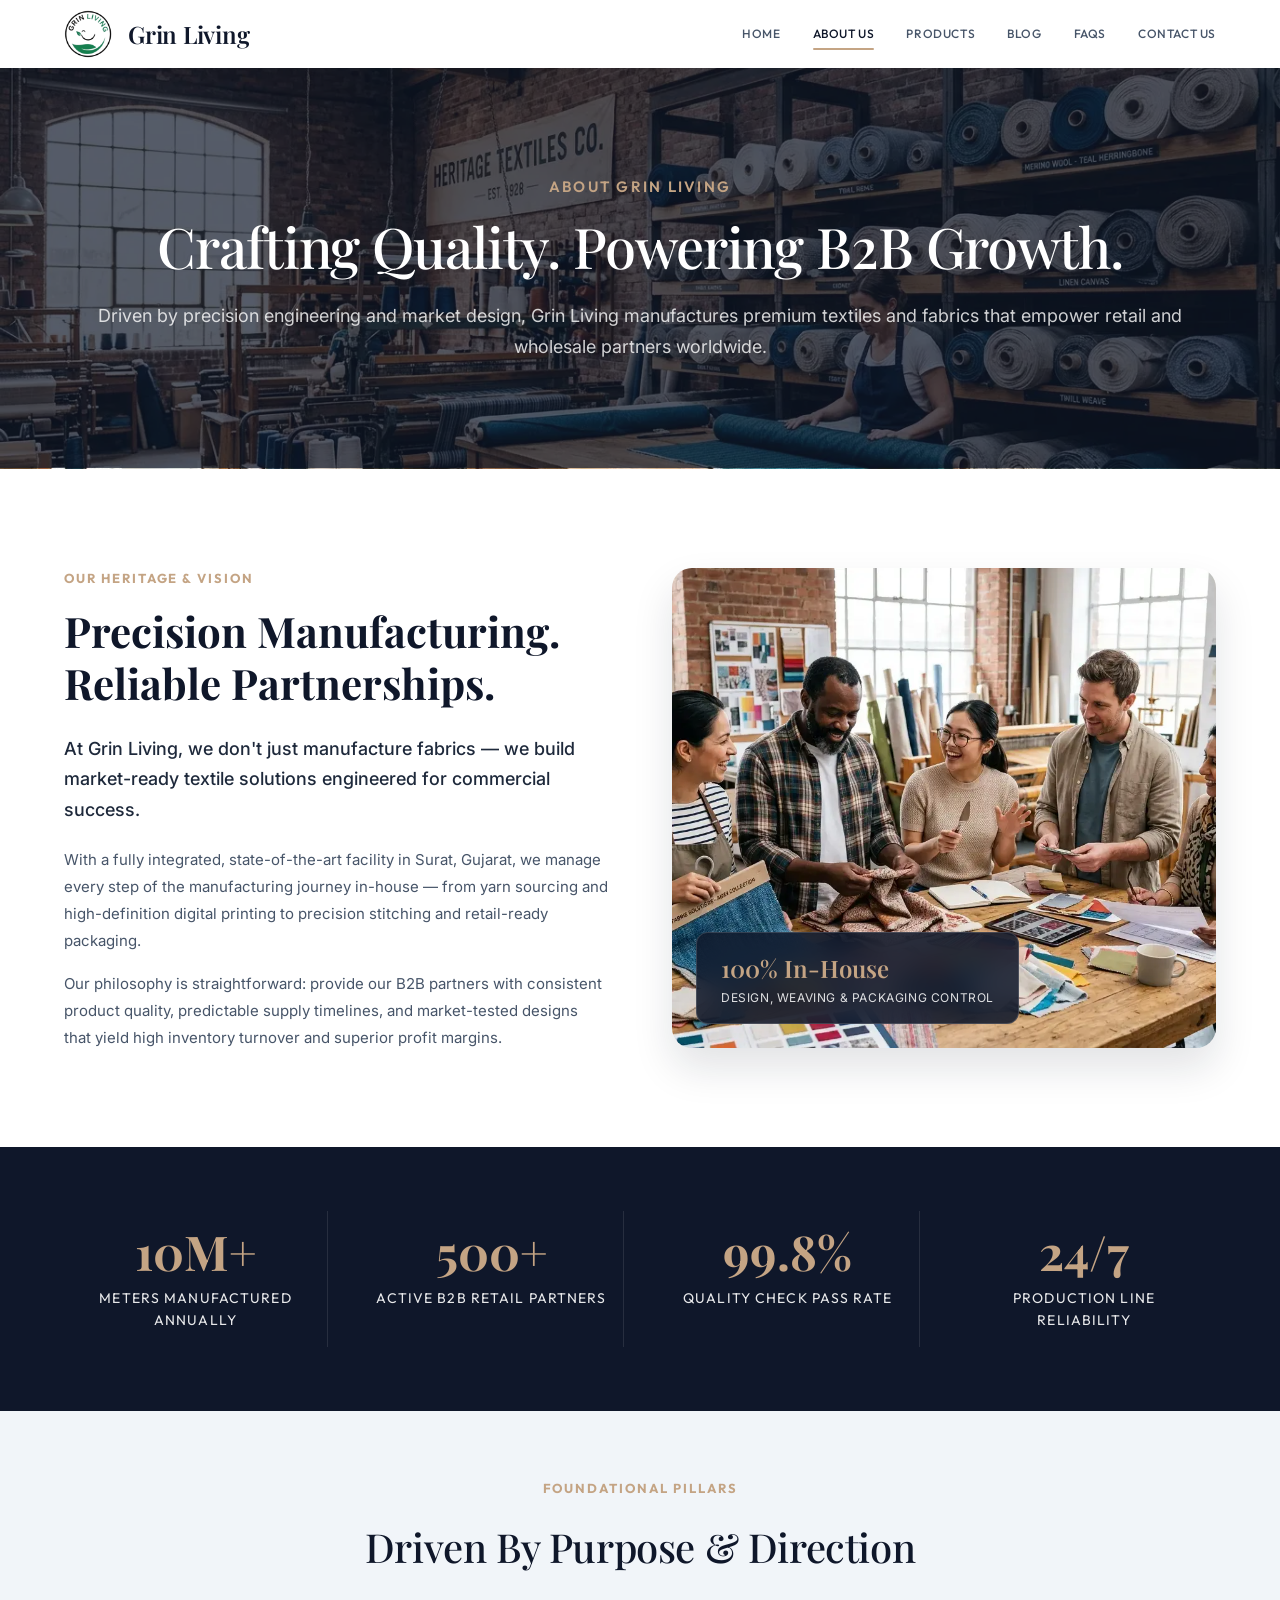
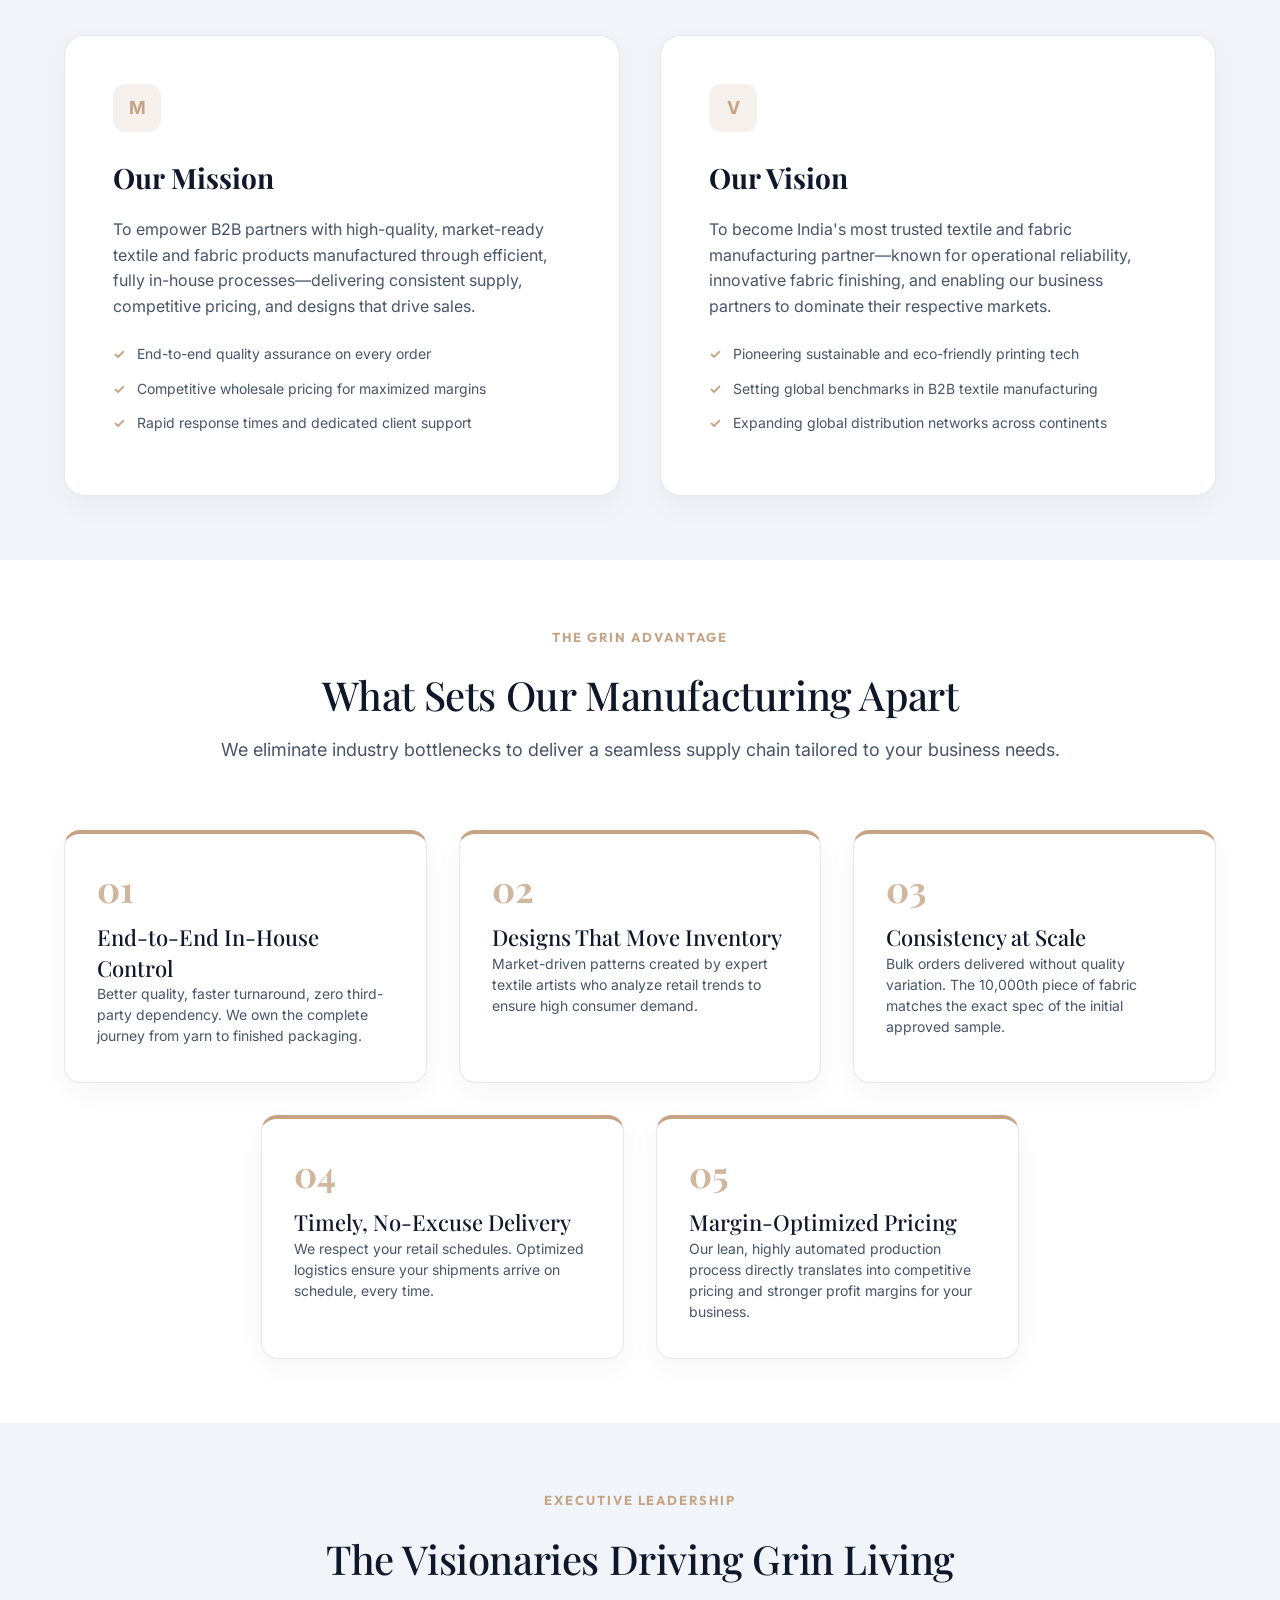
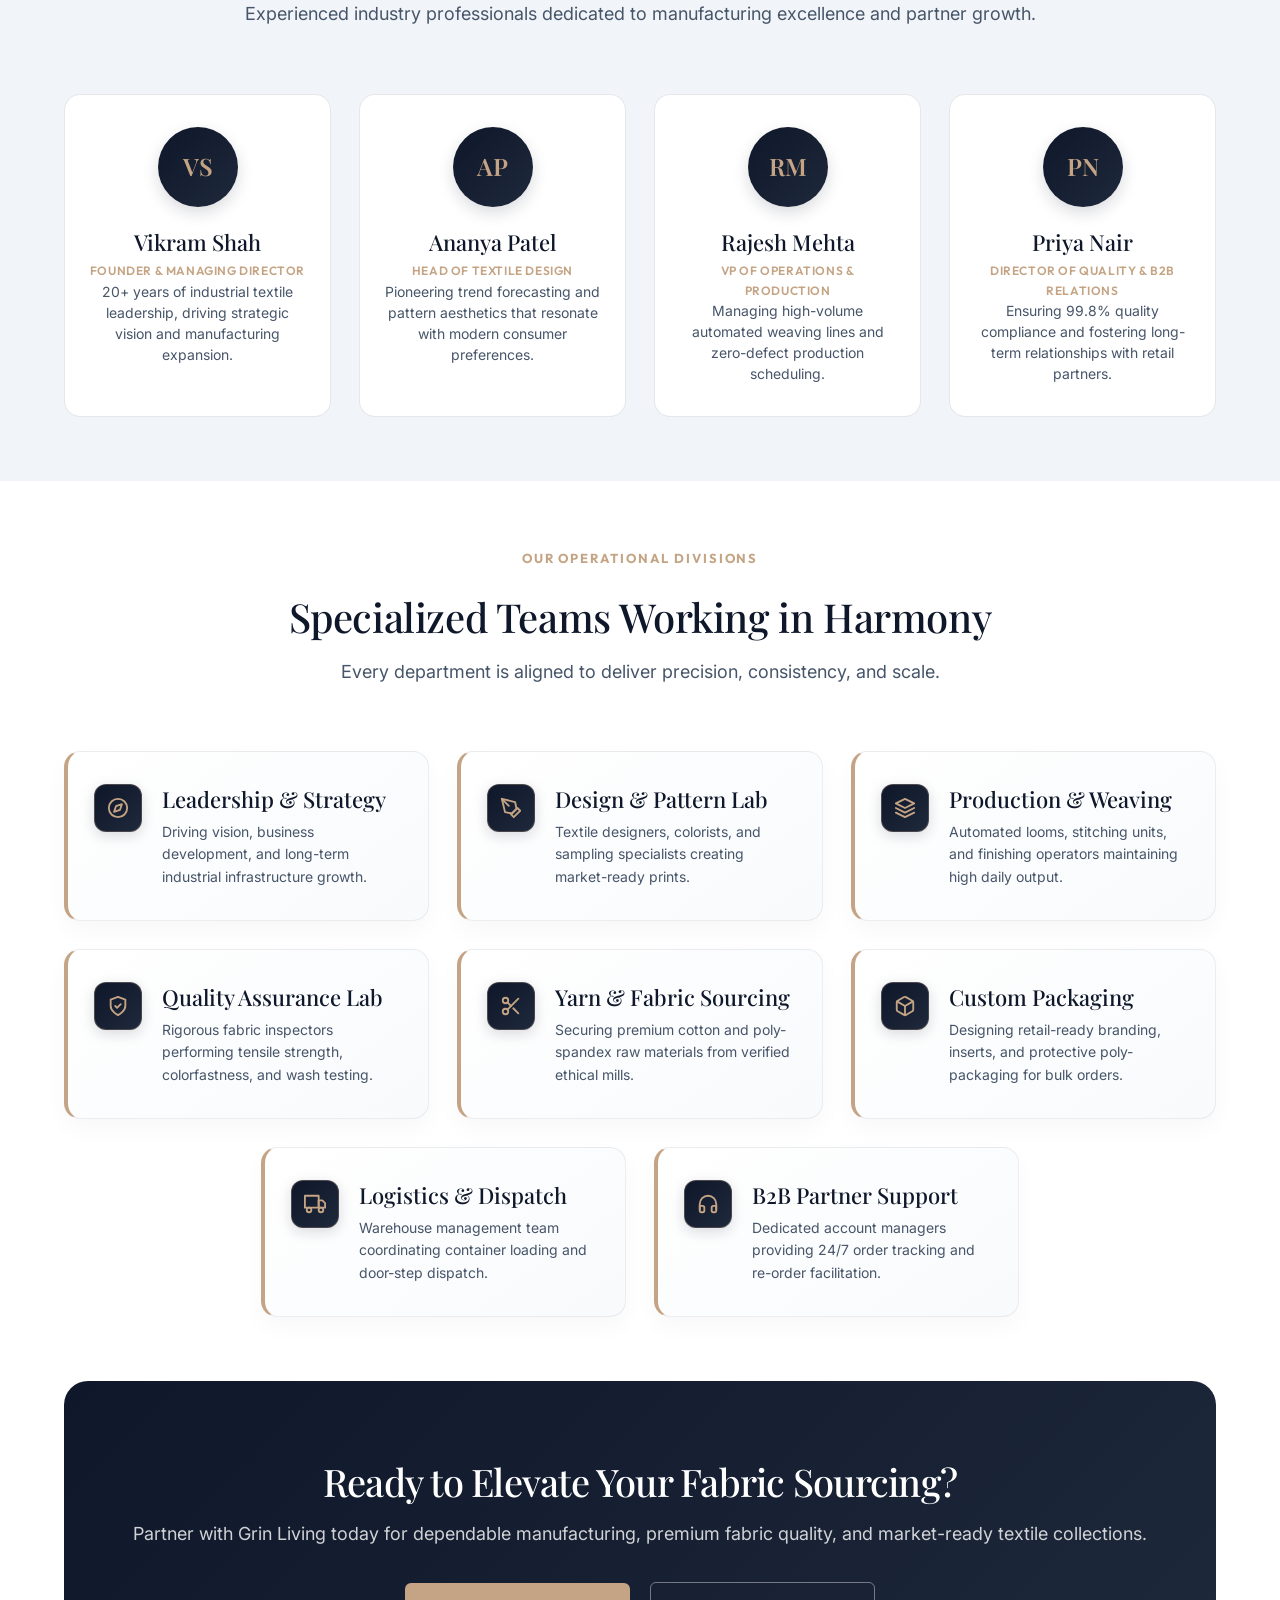
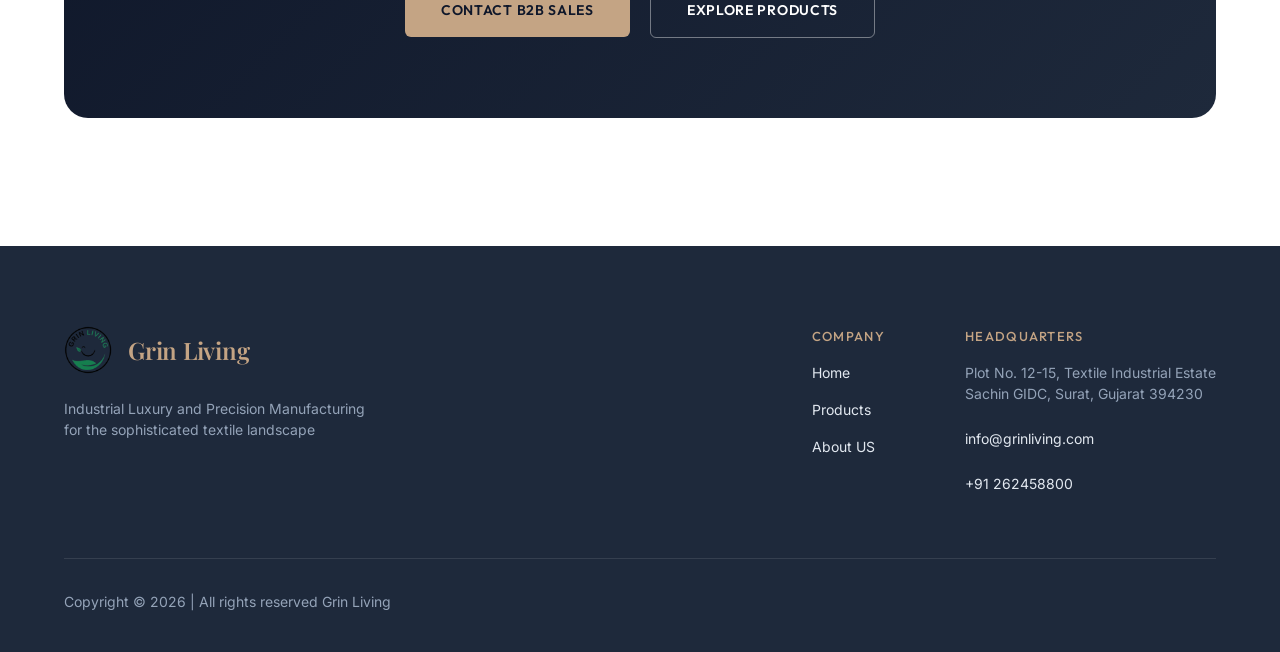
==== about-us.html @ 7c3f1607 "Updated admin and SEO Optimisation" ====
<!DOCTYPE html>
<html lang="en">
<head>
  <meta charset="UTF-8">
  <meta name="viewport" content="width=device-width, initial-scale=1.0">
  <title>About Us - Grin Living</title>

  <link rel="preconnect" href="https://fonts.googleapis.com">
  <link rel="preconnect" href="https://fonts.gstatic.com" crossorigin>
  <link href="https://fonts.googleapis.com/css2?family=Inter:wght@400;500;600&family=Outfit:wght@400;500;600;700&family=Playfair+Display:ital,wght@0,400;0,500;0,600;0,700;1,400;1,500;1,600;1,700&display=swap" rel="preload" as="style" onload="this.onload=null;this.rel='stylesheet'">
  <noscript><link rel="stylesheet" href="https://fonts.googleapis.com/css2?family=Inter:wght@400;500;600&family=Outfit:wght@400;500;600;700&family=Playfair+Display:ital,wght@0,400;0,500;0,600;0,700;1,400;1,500;1,600;1,700&display=swap"></noscript>

  <link rel="preload" href="style.css?v=1.0.1" as="style">
  <link rel="stylesheet" href="style.css?v=1.0.1">

  <style>
    /* Page-Specific Styling for About Us for Cohesive Luxury Aesthetics */
    .about-story-section {
      padding: 96px 0;
    }
    
    .story-grid {
      display: grid;
      grid-template-columns: 1fr 1fr;
      gap: 64px;
      align-items: center;
    }

    .story-tag {
      display: inline-block;
      font-family: var(--font-label);
      font-size: 13px;
      font-weight: 700;
      letter-spacing: 0.15em;
      color: var(--heritage-gold);
      text-transform: uppercase;
      margin-bottom: 16px;
    }

    .story-heading {
      font-family: var(--font-serif);
      font-size: 42px;
      line-height: 1.25;
      color: var(--deep-teal);
      margin-bottom: 24px;
    }

    .story-lead {
      font-size: 18px;
      line-height: 1.7;
      color: var(--on-surface);
      font-weight: 500;
      margin-bottom: 20px;
    }

    .story-body {
      font-size: 15px;
      line-height: 1.8;
      color: var(--charcoal-textile);
    }

    .story-image-wrapper {
      position: relative;
      border-radius: 20px;
      overflow: hidden;
      box-shadow: 0 20px 40px rgba(15, 23, 42, 0.12);
    }

    .story-image-wrapper img {
      width: 100%;
      height: 480px;
      object-fit: cover;
      transition: transform 0.6s ease;
    }

    .story-image-wrapper:hover img {
      transform: scale(1.03);
    }

    .story-badge {
      position: absolute;
      bottom: 24px;
      left: 24px;
      background: rgba(15, 23, 42, 0.85);
      backdrop-filter: blur(12px);
      border: 1px solid rgba(255, 255, 255, 0.15);
      padding: 16px 24px;
      border-radius: 12px;
      color: var(--pure-white);
    }

    .story-badge-number {
      font-family: var(--font-serif);
      font-size: 24px;
      color: var(--heritage-gold);
      font-weight: 600;
    }

    .story-badge-label {
      font-size: 12px;
      letter-spacing: 0.05em;
      text-transform: uppercase;
      opacity: 0.85;
    }

    /* Stats Counter Bar */
    .stats-bar-section {
      background-color: var(--deep-teal);
      color: var(--pure-white);
      padding: 64px 0;
      position: relative;
    }

    .stats-grid {
      display: grid;
      grid-template-columns: repeat(4, 1fr);
      gap: 32px;
      text-align: center;
    }

    .stat-item {
      padding: 16px;
      border-right: 1px solid rgba(255, 255, 255, 0.1);
    }

    .stat-item:last-child {
      border-right: none;
    }

    .stat-number {
      font-family: var(--font-serif);
      font-size: 48px;
      font-weight: 700;
      color: var(--heritage-gold);
      line-height: 1;
      margin-bottom: 12px;
    }

    .stat-label {
      font-family: var(--font-label);
      font-size: 14px;
      letter-spacing: 0.08em;
      text-transform: uppercase;
      opacity: 0.9;
    }

    /* Mission & Vision Styling */
    .mv-grid {
      display: grid;
      grid-template-columns: 1fr 1fr;
      gap: 40px;
    }

    .mv-card {
      background: var(--canvas-white);
      border: 1px solid var(--outline-light);
      border-radius: 20px;
      padding: 48px;
      box-shadow: 0 10px 30px rgba(15, 23, 42, 0.04);
      transition: all 0.3s ease;
      position: relative;
    }

    .mv-card:hover {
      transform: translateY(-4px);
      box-shadow: 0 16px 40px rgba(15, 23, 42, 0.08);
      border-color: var(--heritage-gold);
    }

    .mv-icon-badge {
      width: 48px;
      height: 48px;
      border-radius: 12px;
      background: rgba(196, 164, 132, 0.15);
      color: var(--heritage-gold);
      display: flex;
      align-items: center;
      justify-content: center;
      font-weight: 700;
      font-size: 18px;
      margin-bottom: 24px;
    }

    .mv-title {
      font-family: var(--font-serif);
      font-size: 28px;
      color: var(--deep-teal);
      margin-bottom: 16px;
    }

    .mv-list {
      list-style: none;
      margin-top: 24px;
      padding: 0;
    }

    .mv-list li {
      position: relative;
      padding-left: 24px;
      margin-bottom: 12px;
      font-size: 14px;
      color: var(--charcoal-textile);
    }

    .mv-list li::before {
      content: '✓';
      position: absolute;
      left: 0;
      color: var(--heritage-gold);
      font-weight: bold;
    }

    /* The Grin Advantage Pillars */
    .pillars-grid {
      display: flex;
      flex-wrap: wrap;
      justify-content: center;
      gap: 32px;
    }

    .pillars-grid .pillar-card {
      flex: 0 0 calc((100% - 64px) / 3);
      max-width: calc((100% - 64px) / 3);
      background: var(--canvas-white);
      border: 1px solid var(--outline-light);
      border-top: 4px solid var(--heritage-gold);
      border-radius: 16px;
      padding: 36px 32px;
      position: relative;
      transition: all 0.3s ease;
      box-shadow: 0 10px 30px rgba(15, 23, 42, 0.04);
    }

    .pillars-grid .pillar-card:hover {
      transform: translateY(-4px);
      border-color: var(--outline-light);
      border-top-color: var(--deep-teal);
      box-shadow: 0 16px 40px rgba(15, 23, 42, 0.08);
    }

    .pillar-number {
      font-family: var(--font-serif);
      font-size: 36px;
      font-weight: 700;
      color: var(--heritage-gold);
      opacity: 0.8;
      margin-bottom: 16px;
      line-height: 1;
    }

    /* Leadership Cards */
    .leadership-grid-modern {
      display: grid;
      grid-template-columns: repeat(4, 1fr);
      gap: 28px;
    }

    .leader-card-modern {
      background: var(--canvas-white);
      border: 1px solid var(--outline-light);
      border-radius: 16px;
      padding: 32px 24px;
      text-align: center;
      transition: all 0.3s ease;
    }

    .leader-card-modern:hover {
      transform: translateY(-4px);
      box-shadow: 0 12px 32px rgba(15, 23, 42, 0.08);
      border-color: var(--heritage-gold);
    }

    .leader-avatar-circle {
      width: 80px;
      height: 80px;
      border-radius: 50%;
      background: linear-gradient(135deg, var(--deep-teal), #1e293b);
      color: var(--heritage-gold);
      font-family: var(--font-serif);
      font-size: 24px;
      font-weight: 600;
      display: flex;
      align-items: center;
      justify-content: center;
      margin: 0 auto 20px auto;
      box-shadow: 0 6px 16px rgba(15, 23, 42, 0.15);
    }

    .leader-role {
      font-family: var(--font-label);
      font-size: 12px;
      font-weight: 600;
      color: var(--heritage-gold);
      text-transform: uppercase;
      letter-spacing: 0.05em;
      margin-top: 4px;
    }

    /* Department Cards - Artistic Luxury Styling */
    .depts-grid {
      display: flex;
      flex-wrap: wrap;
      justify-content: center;
      gap: 28px;
    }

    .dept-card {
      flex: 0 0 calc((100% - 56px) / 3);
      max-width: calc((100% - 56px) / 3);
      background: linear-gradient(145deg, #ffffff 0%, #f8fafc 100%);
      border: 1px solid rgba(15, 23, 42, 0.07);
      border-left: 4px solid var(--heritage-gold);
      border-radius: 16px;
      padding: 32px 26px;
      display: flex;
      align-items: flex-start;
      gap: 20px;
      position: relative;
      overflow: hidden;
      box-shadow: 0 10px 25px rgba(15, 23, 42, 0.03);
      transition: all 0.35s cubic-bezier(0.25, 0.46, 0.45, 0.94);
    }

    .dept-card:hover {
      background: #ffffff;
      transform: translateY(-6px);
      border-left-color: var(--deep-teal);
      border-color: rgba(15, 23, 42, 0.12);
      box-shadow: 0 20px 40px rgba(15, 23, 42, 0.08);
    }

    .dept-icon {
      width: 48px;
      height: 48px;
      border-radius: 12px;
      background: linear-gradient(135deg, var(--deep-teal) 0%, #1e293b 100%);
      color: var(--heritage-gold);
      font-family: var(--font-serif);
      font-size: 16px;
      font-weight: 700;
      display: flex;
      align-items: center;
      justify-content: center;
      flex-shrink: 0;
      box-shadow: 0 4px 14px rgba(15, 23, 42, 0.15);
      border: 1px solid rgba(196, 164, 132, 0.3);
      transition: all 0.3s ease;
    }

    .dept-card:hover .dept-icon {
      transform: scale(1.08) rotate(-3deg);
      background: linear-gradient(135deg, var(--heritage-gold) 0%, #d8b795 100%);
      color: var(--deep-teal);
      border-color: transparent;
    }

    .dept-card h4 {
      font-family: var(--font-serif);
      font-size: 19px;
      font-weight: 600;
      color: var(--deep-teal);
      line-height: 1.3;
    }

    .dept-card p {
      font-size: 14px;
      color: var(--charcoal-textile);
      line-height: 1.6;
      margin-top: 6px;
    }

    /* CTA Section */
    .about-cta-section {
      background: linear-gradient(135deg, var(--deep-teal) 0%, #1E293B 100%);
      color: var(--pure-white);
      padding: 80px 0;
      text-align: center;
      border-radius: 24px;
      margin: 64px auto;
    }

    .cta-button-gold {
      display: inline-block;
      background-color: var(--heritage-gold);
      color: var(--deep-teal);
      font-family: var(--font-label);
      font-weight: 600;
      font-size: 14px;
      letter-spacing: 0.05em;
      text-transform: uppercase;
      padding: 16px 36px;
      border-radius: 6px;
      transition: all 0.3s ease;
    }

    .cta-button-gold:hover {
      background-color: #d8b795;
      transform: translateY(-2px);
    }

    .cta-button-outline {
      display: inline-block;
      border: 1px solid rgba(255, 255, 255, 0.4);
      color: var(--pure-white);
      font-family: var(--font-label);
      font-weight: 600;
      font-size: 14px;
      letter-spacing: 0.05em;
      text-transform: uppercase;
      padding: 16px 36px;
      border-radius: 6px;
      transition: all 0.3s ease;
      margin-left: 16px;
    }

    .cta-button-outline:hover {
      background: rgba(255, 255, 255, 0.1);
      border-color: var(--pure-white);
    }

    @media (max-width: 1024px) {
      .story-grid, .mv-grid {
        grid-template-columns: 1fr;
      }
      .stats-grid {
        grid-template-columns: repeat(2, 1fr);
      }
      .leadership-grid-modern {
        grid-template-columns: repeat(2, 1fr);
      }
      .pillars-grid .pillar-card {
        flex: 0 0 calc((100% - 32px) / 2);
        max-width: calc((100% - 32px) / 2);
      }
      .dept-card {
        flex: 0 0 calc((100% - 28px) / 2);
        max-width: calc((100% - 28px) / 2);
      }
      .stat-item {
        border-right: none;
        border-bottom: 1px solid rgba(255, 255, 255, 0.1);
        padding-bottom: 24px;
      }
    }

    @media (max-width: 640px) {
      .stats-grid, .leadership-grid-modern {
        grid-template-columns: 1fr;
      }
      .pillars-grid .pillar-card, .dept-card {
        flex: 0 0 100%;
        max-width: 100%;
      }
      .cta-button-outline {
        margin-left: 0;
        margin-top: 16px;
      }
    }
  </style>
  <link rel="preload" as="image" href="Images/hero_our_teams.webp">
</head>
<body>

  <!-- Navbar -->
  <header class="navbar container">
    <a href="./" class="logo" style="text-decoration: none; color: inherit;">
        <img src="Images/logo.webp" alt="Grin Living Logo" class="logo-img">
        <span class="logo-text">Grin Living</span>
      </a>
    <button class="mobile-menu-toggle" aria-label="Toggle navigation">
      <svg fill="none" stroke="currentColor" viewBox="0 0 24 24"><path stroke-linecap="round" stroke-linejoin="round" stroke-width="2" d="M4 6h16M4 12h16m-7 6h7"></path></svg>
    </button>
    <nav class="nav-links">
      <a href="./">Home</a>
      <a href="about-us" class="active">About us</a>
      <a href="products">Products</a>
      <a href="blog">BLOG</a>
      <a href="faqs">FAQs</a>
      <a href="contact-us">Contact Us</a>
    </nav>
  </header>

  <!-- Page Header / Hero Banner -->
  <section class="hero-image-bg" style="background-image: url('Images/hero_about_us.webp');">
       <div class="container inner-hero">
      <div class="text-center">
        <span class="label-md text-heritage-gold">ABOUT GRIN LIVING</span>
        <h1 class="display-lg text-pure-white mt-16">Crafting Quality. Powering B2B Growth.</h1>
        <p class="body-lg text-pure-white opacity-80 mt-24 max-w-700 mx-auto">
          Driven by precision engineering and market design, Grin Living manufactures premium textiles and fabrics that empower retail and wholesale partners worldwide.
        </p>
      </div>
    </div>
  </section>

  <main>

    <!-- Company Story Section -->
    <section class="about-story-section canvas-bg">
      <div class="container">
        <div class="story-grid">
          <div class="story-text">
            <span class="story-tag">OUR HERITAGE & VISION</span>
            <h2 class="story-heading">Precision Manufacturing.<br>Reliable Partnerships.</h2>
            <p class="story-lead">
              At Grin Living, we don't just manufacture fabrics — we build market-ready textile solutions engineered for commercial success.
            </p>
            <p class="story-body">
              With a fully integrated, state-of-the-art facility in Surat, Gujarat, we manage every step of the manufacturing journey in-house — from yarn sourcing and high-definition digital printing to precision stitching and retail-ready packaging. 
            </p>
            <p class="story-body mt-16">
              Our philosophy is straightforward: provide our B2B partners with consistent product quality, predictable supply timelines, and market-tested designs that yield high inventory turnover and superior profit margins.
            </p>
          </div>
          <div class="story-image-wrapper">
            <img src="Images/hero_our_teams.webp" alt="Grin Living Factory Workshop" fetchpriority="high">
            <div class="story-badge">
              <div class="story-badge-number">100% In-House</div>
              <div class="story-badge-label">Design, Weaving & Packaging Control</div>
            </div>
          </div>
        </div>
      </div>
    </section>

    <!-- Key Performance Metrics Bar -->
    <section class="stats-bar-section">
      <div class="container">
        <div class="stats-grid">
          <div class="stat-item">
            <div class="stat-number">10M+</div>
            <div class="stat-label">Meters Manufactured Annually</div>
          </div>
          <div class="stat-item">
            <div class="stat-number">500+</div>
            <div class="stat-label">Active B2B Retail Partners</div>
          </div>
          <div class="stat-item">
            <div class="stat-number">99.8%</div>
            <div class="stat-label">Quality Check Pass Rate</div>
          </div>
          <div class="stat-item">
            <div class="stat-number">24/7</div>
            <div class="stat-label">Production Line Reliability</div>
          </div>
        </div>
      </div>
    </section>

    <!-- Mission & Vision Section -->
    <section class="section-padding surface-bg">
      <div class="container">
        <div class="text-center mb-64">
          <span class="story-tag">FOUNDATIONAL PILLARS</span>
          <h2 class="headline-lg mt-8">Driven By Purpose & Direction</h2>
        </div>

        <div class="mv-grid">
          <!-- Our Mission -->
          <div class="mv-card">
            <div class="mv-icon-badge">M</div>
            <h3 class="mv-title">Our Mission</h3>
            <p class="body-md text-charcoal">
              To empower B2B partners with high-quality, market-ready textile and fabric products manufactured through efficient, fully in-house processes—delivering consistent supply, competitive pricing, and designs that drive sales.
            </p>
            <ul class="mv-list">
              <li>End-to-end quality assurance on every order</li>
              <li>Competitive wholesale pricing for maximized margins</li>
              <li>Rapid response times and dedicated client support</li>
            </ul>
          </div>

          <!-- Our Vision -->
          <div class="mv-card">
            <div class="mv-icon-badge">V</div>
            <h3 class="mv-title">Our Vision</h3>
            <p class="body-md text-charcoal">
              To become India's most trusted textile and fabric manufacturing partner—known for operational reliability, innovative fabric finishing, and enabling our business partners to dominate their respective markets.
            </p>
            <ul class="mv-list">
              <li>Pioneering sustainable and eco-friendly printing tech</li>
              <li>Setting global benchmarks in B2B textile manufacturing</li>
              <li>Expanding global distribution networks across continents</li>
            </ul>
          </div>
        </div>
      </div>
    </section>

    <!-- The Grin Advantage Section -->
    <section class="section-padding canvas-bg">
      <div class="container">
        <div class="text-center mb-64">
          <span class="story-tag">THE GRIN ADVANTAGE</span>
          <h2 class="headline-lg mt-8">What Sets Our Manufacturing Apart</h2>
          <p class="body-lg text-charcoal mt-16 max-w-700 mx-auto">
            We eliminate industry bottlenecks to deliver a seamless supply chain tailored to your business needs.
          </p>
        </div>

        <div class="pillars-grid">
          <!-- Pillar 1 -->
          <div class="pillar-card">
            <div class="pillar-number">01</div>
            <h3 class="headline-sm">End-to-End In-House Control</h3>
            <p class="body-sm text-charcoal mt-12">
              Better quality, faster turnaround, zero third-party dependency. We own the complete journey from yarn to finished packaging.
            </p>
          </div>
          <!-- Pillar 2 -->
          <div class="pillar-card">
            <div class="pillar-number">02</div>
            <h3 class="headline-sm">Designs That Move Inventory</h3>
            <p class="body-sm text-charcoal mt-12">
              Market-driven patterns created by expert textile artists who analyze retail trends to ensure high consumer demand.
            </p>
          </div>
          <!-- Pillar 3 -->
          <div class="pillar-card">
            <div class="pillar-number">03</div>
            <h3 class="headline-sm">Consistency at Scale</h3>
            <p class="body-sm text-charcoal mt-12">
              Bulk orders delivered without quality variation. The 10,000th piece of fabric matches the exact spec of the initial approved sample.
            </p>
          </div>
          <!-- Pillar 4 -->
          <div class="pillar-card">
            <div class="pillar-number">04</div>
            <h3 class="headline-sm">Timely, No-Excuse Delivery</h3>
            <p class="body-sm text-charcoal mt-12">
              We respect your retail schedules. Optimized logistics ensure your shipments arrive on schedule, every time.
            </p>
          </div>
          <!-- Pillar 5 -->
          <div class="pillar-card">
            <div class="pillar-number">05</div>
            <h3 class="headline-sm">Margin-Optimized Pricing</h3>
            <p class="body-sm text-charcoal mt-12">
              Our lean, highly automated production process directly translates into competitive pricing and stronger profit margins for your business.
            </p>
          </div>
        </div>
      </div>
    </section>

    <!-- Leadership Section -->
    <section class="section-padding surface-bg">
      <div class="container">
        <div class="text-center mb-64">
          <span class="story-tag">EXECUTIVE LEADERSHIP</span>
          <h2 class="headline-lg mt-8">The Visionaries Driving Grin Living</h2>
          <p class="body-lg text-charcoal mt-16 max-w-700 mx-auto">
            Experienced industry professionals dedicated to manufacturing excellence and partner growth.
          </p>
        </div>

        <div class="leadership-grid-modern">
          <!-- Leader 1 -->
          <div class="leader-card-modern">
            <div class="leader-avatar-circle">VS</div>
            <h3 class="headline-sm">Vikram Shah</h3>
            <div class="leader-role">Founder & Managing Director</div>
            <p class="body-sm text-charcoal mt-12">20+ years of industrial textile leadership, driving strategic vision and manufacturing expansion.</p>
          </div>

          <!-- Leader 2 -->
          <div class="leader-card-modern">
            <div class="leader-avatar-circle">AP</div>
            <h3 class="headline-sm">Ananya Patel</h3>
            <div class="leader-role">Head of Textile Design</div>
            <p class="body-sm text-charcoal mt-12">Pioneering trend forecasting and pattern aesthetics that resonate with modern consumer preferences.</p>
          </div>

          <!-- Leader 3 -->
          <div class="leader-card-modern">
            <div class="leader-avatar-circle">RM</div>
            <h3 class="headline-sm">Rajesh Mehta</h3>
            <div class="leader-role">VP of Operations & Production</div>
            <p class="body-sm text-charcoal mt-12">Managing high-volume automated weaving lines and zero-defect production scheduling.</p>
          </div>

          <!-- Leader 4 -->
          <div class="leader-card-modern">
            <div class="leader-avatar-circle">PN</div>
            <h3 class="headline-sm">Priya Nair</h3>
            <div class="leader-role">Director of Quality & B2B Relations</div>
            <p class="body-sm text-charcoal mt-12">Ensuring 99.8% quality compliance and fostering long-term relationships with retail partners.</p>
          </div>
        </div>
      </div>
    </section>

    <!-- Departments Section -->
    <section class="section-padding canvas-bg">
      <div class="container">
        <div class="text-center mb-64">
          <span class="story-tag">OUR OPERATIONAL DIVISIONS</span>
          <h2 class="headline-lg mt-8">Specialized Teams Working in Harmony</h2>
          <p class="body-lg text-charcoal mt-16 max-w-700 mx-auto">
            Every department is aligned to deliver precision, consistency, and scale.
          </p>
        </div>

        <div class="depts-grid">
          <!-- 01. Leadership & Strategy -->
          <div class="dept-card">
            <div class="dept-icon">
              <svg width="22" height="22" viewBox="0 0 24 24" fill="none" stroke="currentColor" stroke-width="2" stroke-linecap="round" stroke-linejoin="round"><circle cx="12" cy="12" r="10"></circle><polygon points="16.24 7.76 14.12 14.12 7.76 16.24 9.88 9.88 16.24 7.76"></polygon></svg>
            </div>
            <div>
              <h3 class="headline-sm">Leadership & Strategy</h3>
              <p class="body-sm text-charcoal mt-4">Driving vision, business development, and long-term industrial infrastructure growth.</p>
            </div>
          </div>

          <!-- 02. Design & Pattern Lab -->
          <div class="dept-card">
            <div class="dept-icon">
              <svg width="22" height="22" viewBox="0 0 24 24" fill="none" stroke="currentColor" stroke-width="2" stroke-linecap="round" stroke-linejoin="round"><path d="M12 19l7-7 3 3-7 7-3-3z"></path><path d="M18 13l-1.5-7.5L2 2l3.5 14.5L13 18l5-5z"></path><path d="M2 2l7.586 7.586"></path></svg>
            </div>
            <div>
              <h3 class="headline-sm">Design & Pattern Lab</h3>
              <p class="body-sm text-charcoal mt-4">Textile designers, colorists, and sampling specialists creating market-ready prints.</p>
            </div>
          </div>

          <!-- 03. Production & Weaving -->
          <div class="dept-card">
            <div class="dept-icon">
              <svg width="22" height="22" viewBox="0 0 24 24" fill="none" stroke="currentColor" stroke-width="2" stroke-linecap="round" stroke-linejoin="round"><polygon points="12 2 2 7 12 12 22 7 12 2"></polygon><polyline points="2 12 12 17 22 12"></polyline><polyline points="2 17 12 22 22 17"></polyline></svg>
            </div>
            <div>
              <h3 class="headline-sm">Production & Weaving</h3>
              <p class="body-sm text-charcoal mt-4">Automated looms, stitching units, and finishing operators maintaining high daily output.</p>
            </div>
          </div>

          <!-- 04. Quality Assurance Lab -->
          <div class="dept-card">
            <div class="dept-icon">
              <svg width="22" height="22" viewBox="0 0 24 24" fill="none" stroke="currentColor" stroke-width="2" stroke-linecap="round" stroke-linejoin="round"><path d="M12 22s8-4 8-10V5l-8-3-8 3v7c0 6 8 10 8 10z"></path><polyline points="9 12 11 14 15 10"></polyline></svg>
            </div>
            <div>
              <h3 class="headline-sm">Quality Assurance Lab</h3>
              <p class="body-sm text-charcoal mt-4">Rigorous fabric inspectors performing tensile strength, colorfastness, and wash testing.</p>
            </div>
          </div>

          <!-- 05. Yarn & Fabric Sourcing -->
          <div class="dept-card">
            <div class="dept-icon">
              <svg width="22" height="22" viewBox="0 0 24 24" fill="none" stroke="currentColor" stroke-width="2" stroke-linecap="round" stroke-linejoin="round"><circle cx="6" cy="6" r="3"></circle><circle cx="6" cy="18" r="3"></circle><line x1="20" y1="4" x2="8.12" y2="15.88"></line><line x1="14.47" y1="14.48" x2="20" y2="20"></line><line x1="8.12" y1="8.12" x2="12" y2="12"></line></svg>
            </div>
            <div>
              <h3 class="headline-sm">Yarn & Fabric Sourcing</h3>
              <p class="body-sm text-charcoal mt-4">Securing premium cotton and poly-spandex raw materials from verified ethical mills.</p>
            </div>
          </div>

          <!-- 06. Custom Packaging -->
          <div class="dept-card">
            <div class="dept-icon">
              <svg width="22" height="22" viewBox="0 0 24 24" fill="none" stroke="currentColor" stroke-width="2" stroke-linecap="round" stroke-linejoin="round"><path d="M21 16V8a2 2 0 0 0-1-1.73l-7-4a2 2 0 0 0-2 0l-7 4A2 2 0 0 0 3 8v8a2 2 0 0 0 1 1.73l7 4a2 2 0 0 0 2 0l7-4A2 2 0 0 0 21 16z"></path><polyline points="3.27 6.96 12 12.01 20.73 6.96"></polyline><line x1="12" y1="22.08" x2="12" y2="12"></line></svg>
            </div>
            <div>
              <h3 class="headline-sm">Custom Packaging</h3>
              <p class="body-sm text-charcoal mt-4">Designing retail-ready branding, inserts, and protective poly-packaging for bulk orders.</p>
            </div>
          </div>

          <!-- 07. Logistics & Dispatch -->
          <div class="dept-card">
            <div class="dept-icon">
              <svg width="22" height="22" viewBox="0 0 24 24" fill="none" stroke="currentColor" stroke-width="2" stroke-linecap="round" stroke-linejoin="round"><rect x="1" y="3" width="15" height="13"></rect><polygon points="16 8 20 8 23 11 23 16 16 16 16 8"></polygon><circle cx="5.5" cy="18.5" r="2.5"></circle><circle cx="18.5" cy="18.5" r="2.5"></circle></svg>
            </div>
            <div>
              <h3 class="headline-sm">Logistics & Dispatch</h3>
              <p class="body-sm text-charcoal mt-4">Warehouse management team coordinating container loading and door-step dispatch.</p>
            </div>
          </div>

          <!-- 08. B2B Partner Support -->
          <div class="dept-card">
            <div class="dept-icon">
              <svg width="22" height="22" viewBox="0 0 24 24" fill="none" stroke="currentColor" stroke-width="2" stroke-linecap="round" stroke-linejoin="round"><path d="M3 18v-6a9 9 0 0 1 18 0v6"></path><path d="M21 19a2 2 0 0 1-2 2h-1a2 2 0 0 1-2-2v-3a2 2 0 0 1 2-2h3zM3 19a2 2 0 0 0 2 2h1a2 2 0 0 0 2-2v-3a2 2 0 0 0-2-2H3z"></path></svg>
            </div>
            <div>
              <h3 class="headline-sm">B2B Partner Support</h3>
              <p class="body-sm text-charcoal mt-4">Dedicated account managers providing 24/7 order tracking and re-order facilitation.</p>
            </div>
          </div>
        </div>

        <!-- B2B CTA Banner -->
        <div class="about-cta-section">
          <div class="container">
            <h2 class="display-lg text-pure-white mb-16" style="font-size: 38px;">Ready to Elevate Your Fabric Sourcing?</h2>
            <p class="body-lg text-pure-white opacity-80 max-w-700 mx-auto mb-32">
              Partner with Grin Living today for dependable manufacturing, premium fabric quality, and market-ready textile collections.
            </p>
            <div>
              <a href="contact-us" class="cta-button-gold">Contact B2B Sales</a>
              <a href="products" class="cta-button-outline">Explore Products</a>
            </div>
          </div>
        </div>

      </div>
    </section>

  </main>

  <!-- Footer -->
  <footer class="site-footer">
    <div class="container footer-container">
      <div class="footer-brand">
        <a href="./" class="logo" style="text-decoration: none; color: inherit;">
        <img src="Images/logo.webp" alt="Grin Living Logo" class="logo-img">
        <span class="logo-text">Grin Living</span>
      </a>
        <p class="body-sm text-charcoal footer-desc mt-24">
          Industrial Luxury and Precision Manufacturing for the sophisticated textile landscape
        </p>
      </div>
      <div class="footer-links">
        <div class="link-column">
          <h3 class="label-lg">COMPANY</h3>
          <a href="./" class="body-sm">Home</a>
          <a href="products" class="body-sm">Products</a>
          <a href="about-us" class="body-sm">About US</a>
        </div>
        <div class="link-column">
          <h3 class="label-lg">HEADQUARTERS</h3>
          <p class="body-sm text-charcoal">
            Plot No. 12-15, Textile Industrial Estate<br>
            Sachin GIDC, Surat, Gujarat 394230
          </p>
          <a href="mailto:info@grinliving.com" class="body-sm block mt-8">info@grinliving.com</a>
          <a href="tel:+91262458800" class="body-sm block mt-8">+91 262458800</a>
        </div>
      </div>
    </div>
    <div class="container">
      <div class="footer-bottom">
        <p class="body-sm text-charcoal">
          Copyright © 2026 | All rights reserved Grin Living
        </p>
      </div>
    </div>
  </footer>

  <script src="animations.js?v=1.0.1" defer></script>
<script src="main.js?v=1.0.1" defer></script></body>
</html>
---- style.css ----
/* CSS Variables based on DESIGN.md */
:root {
  --surface: #F1F5F9; /* Increased contrast (Slate 100) */
  --surface-container-low: #E2E8F0; /* Slate 200 */
  --surface-container: #CBD5E1; /* Slate 300 */
  --canvas-white: #FFFFFF;
  --pure-white: #FFFFFF;
  
  --deep-teal: #0F172A; /* Midnight Slate */
  --heritage-gold: #C4A484; /* Taupe Gold */
  --charcoal-textile: #475569;
  --on-surface: #1E293B;
  --outline-light: rgba(15, 23, 42, 0.1);
  
  --font-serif: 'Playfair Display', serif;
  --font-sans: 'Inter', sans-serif;
  --font-label: 'Outfit', sans-serif;

  --container-max: 1280px;
  --margin-desktop: 64px;
}

/* Reset and Global Styles */
* {
  box-sizing: border-box;
  margin: 0;
  padding: 0;
}

body {
  font-family: var(--font-sans);
  background-color: var(--canvas-white);
  color: var(--on-surface);
  line-height: 1.6;
  -webkit-font-smoothing: antialiased;
  -moz-osx-font-smoothing: grayscale;
}

img {
  max-width: 100%;
  display: block;
}

a {
  text-decoration: none;
  color: inherit;
  transition: color 0.3s ease, opacity 0.3s ease;
}

/* Utility Classes */
.surface-bg { background-color: var(--surface); }
.canvas-bg { background-color: var(--canvas-white); }
.text-deep-teal { color: var(--deep-teal); }
.text-charcoal { color: var(--charcoal-textile); }
.text-heritage-gold { color: var(--heritage-gold); }

.mt-8 { margin-top: 8px; }
.mt-16 { margin-top: 16px; }
.mt-24 { margin-top: 24px; }
.mt-32 { margin-top: 32px; }
.mt-40 { margin-top: 40px; }
.mt-64 { margin-top: 64px; }
.mb-8 { margin-bottom: 8px; }
.mb-16 { margin-bottom: 16px; }
.mb-24 { margin-bottom: 24px; }
.mb-32 { margin-bottom: 32px; }
.mb-40 { margin-bottom: 40px; }
.mb-64 { margin-bottom: 64px; }

.w-full { width: 100%; }
.block { display: block; }
.text-center { text-align: center; }

.section-padding {
  padding-top: 64px;
  padding-bottom: 64px;
}

.flex-center {
  display: flex;
  justify-content: center;
  align-items: center;
}

/* Typography */
.display-lg {
  font-family: var(--font-serif);
  font-size: 56px;
  font-weight: 500; /* refined weight for luxury */
  line-height: 1.1;
  letter-spacing: -0.02em;
  color: var(--deep-teal);
}

.headline-lg {
  font-family: var(--font-serif);
  font-size: 40px;
  font-weight: 500;
  line-height: 1.2;
  letter-spacing: -0.01em;
  color: var(--deep-teal);
}

.headline-md {
  font-family: var(--font-serif);
  font-size: 28px;
  font-weight: 500;
  line-height: 1.3;
  color: var(--deep-teal);
}

.headline-sm {
  font-family: var(--font-serif);
  font-size: 22px;
  font-weight: 500;
  line-height: 1.4;
  color: var(--deep-teal);
}

.body-lg {
  font-family: var(--font-sans);
  font-size: 18px;
  font-weight: 400;
  line-height: 1.7;
}

.body-md {
  font-family: var(--font-sans);
  font-size: 16px;
  font-weight: 400;
  line-height: 1.6;
}

.body-sm {
  font-family: var(--font-sans);
  font-size: 14px;
  font-weight: 400;
  line-height: 1.5;
}

.label-lg {
  font-family: var(--font-label);
  font-size: 13px;
  font-weight: 500;
  line-height: 20px;
  letter-spacing: 0.1em;
  text-transform: uppercase;
}

.label-md {
  font-family: var(--font-label);
  font-size: 11px;
  font-weight: 500;
  line-height: 16px;
  letter-spacing: 0.1em;
  text-transform: uppercase;
}

.highlight { color: #8A6538; /* Darker gold for accessibility contrast */ }

/* Layout Utilities */
.container {
  max-width: var(--container-max);
  margin: 0 auto;
  padding-left: var(--margin-desktop);
  padding-right: var(--margin-desktop);
}

/* Navbar - Glassmorphism applied */
.navbar-wrapper {
  position: sticky;
  top: 0;
  z-index: 100;
  background: rgba(255, 255, 255, 0.85);
  backdrop-filter: blur(12px);
  -webkit-backdrop-filter: blur(12px);
  border-bottom: 1px solid rgba(15, 23, 42, 0.05);
}

.navbar {
  display: flex;
  justify-content: space-between;
  align-items: center;
  padding-top: 10px;
  padding-bottom: 10px;
}

.logo {
  display: flex;
  align-items: center;
  gap: 16px;
}

.logo-img {
  width: 48px;
  height: 48px;
  border-radius: 50%;
  object-fit: cover;
}

.logo-text {
  font-family: var(--font-serif);
  font-size: 24px;
  font-weight: 600;
  color: var(--deep-teal);
  letter-spacing: -0.01em;
}

.nav-links {
  display: flex;
  gap: 32px;
  align-items: center;
}

.mobile-menu-toggle {
  display: none;
  background: none;
  border: none;
  color: var(--deep-teal);
  cursor: pointer;
  padding: 8px;
  z-index: 1001;
}

.mobile-menu-toggle svg {
  width: 28px;
  height: 28px;
}

.nav-links a {
  font-family: var(--font-label);
  font-size: 12px;
  font-weight: 500;
  color: var(--charcoal-textile);
  position: relative;
  text-transform: uppercase;
  letter-spacing: 0.05em;
}

.nav-links a:hover, .nav-links a.active {
  color: var(--deep-teal);
}

.nav-links a.active::after {
  content: '';
  position: absolute;
  bottom: -6px;
  left: 0;
  width: 100%;
  height: 2px;
  background-color: var(--heritage-gold);
  border-radius: 2px;
}

/* Buttons */
.btn {
  display: inline-flex;
  align-items: center;
  justify-content: center;
  padding: 14px 28px;
  font-family: var(--font-label);
  font-size: 13px;
  font-weight: 500;
  letter-spacing: 0.05em;
  border-radius: 8px; /* Softer radius */
  cursor: pointer;
  transition: all 0.3s cubic-bezier(0.4, 0, 0.2, 1);
  border: 1px solid transparent;
  text-transform: uppercase;
}

.btn-primary {
  background-color: var(--deep-teal);
  color: var(--pure-white);
  box-shadow: 0 4px 12px rgba(15, 23, 42, 0.15);
}

.btn-primary:hover {
  background-color: var(--heritage-gold);
  box-shadow: 0 6px 16px rgba(15, 23, 42, 0.2);
  transform: translateY(-1px);
}

.btn-secondary {
  background-color: transparent;
  color: var(--deep-teal);
  border: 1px solid var(--outline-light);
}

.btn-secondary:hover {
  background-color: var(--surface);
  border-color: var(--heritage-gold);
  color: var(--heritage-gold);
}

/* Grid Background */
.grid-background {
  background-color: var(--surface);
  background-image: 
    linear-gradient(to right, rgba(15, 23, 42, 0.06) 1px, transparent 1px),
    linear-gradient(to bottom, rgba(15, 23, 42, 0.06) 1px, transparent 1px);
  background-size: 64px 64px;
  border-bottom: 1px solid var(--outline-light);
  padding-bottom: 120px;
}

/* Hero Section */
.hero {
  display: grid;
  grid-template-columns: 1.1fr 0.9fr;
  gap: 64px;
  align-items: center;
  margin-top: 64px;
}

.chip {
  display: inline-flex;
  align-items: center;
  gap: 8px;
  background-color: var(--surface-container-low);
  color: var(--charcoal-textile);
  font-family: var(--font-label);
  font-size: 11px;
  font-weight: 500;
  letter-spacing: 0.1em;
  padding: 6px 16px;
  border-radius: 20px;
  text-transform: uppercase;
  margin-bottom: 24px;
  border: 1px solid var(--outline-light);
}

.hero-text {
  color: var(--charcoal-textile);
  margin-top: 24px;
  margin-bottom: 48px;
  max-width: 500px;
}

.hero-actions {
  display: flex;
  gap: 16px;
}

.hero-image-wrapper {
  position: relative;
  width: 100%;
}

.hero-image-offset {
  position: absolute;
  top: 24px;
  right: -24px;
  bottom: -24px;
  left: 24px;
  background-color: var(--surface-container);
  border-radius: 16px;
  z-index: 0;
}

.hero-img {
  position: relative;
  z-index: 1;
  width: 100%;
  height: auto;
  aspect-ratio: 4 / 3;
  object-fit: cover;
  border-radius: 16px;
  box-shadow: 0 20px 40px rgba(15, 23, 42, 0.1);
}

/* Cards & Grids */
.card {
  background: linear-gradient(145deg, #ffffff, #fafafa);
  border: 1px solid rgba(15, 23, 42, 0.05);
  border-radius: 16px;
  padding: 40px;
  display: flex;
  flex-direction: column;
  transition: transform 0.3s ease, box-shadow 0.3s ease;
  box-shadow: 0 4px 24px rgba(15, 23, 42, 0.02);
}

.card:hover {
  transform: translateY(-4px);
  box-shadow: 0 12px 32px rgba(15, 23, 42, 0.06);
}

.features-grid-3 {
  display: grid;
  grid-template-columns: repeat(3, 1fr);
  gap: 32px;
}

.product-grid {
  display: grid;
  grid-template-columns: repeat(4, 1fr);
  gap: 24px;
}

.product-card {
  padding: 0;
  overflow: hidden;
  display: flex;
  flex-direction: column;
}

.product-img-wrapper {
  overflow: hidden;
}

.product-img {
  width: 100%;
  height: 240px;
  object-fit: cover;
  border-bottom: 1px solid rgba(15, 23, 42, 0.05);
  transition: transform 0.6s cubic-bezier(0.25, 0.46, 0.45, 0.94);
}

.product-card:hover .product-img {
  transform: scale(1.05);
}

.product-info {
  padding: 32px;
  display: flex;
  flex-direction: column;
  flex-grow: 1;
}

.product-actions {
  margin-top: auto;
}

.testimonials-grid {
  display: grid;
  grid-template-columns: repeat(2, 1fr);
  gap: 32px;
}

/* About Section */
.about-container {
  display: grid;
  grid-template-columns: 1fr 1fr;
  gap: 80px;
  align-items: center;
}

/* Contact Section */
.contact-container {
  display: grid;
  grid-template-columns: 1fr 1fr;
  gap: 80px;
  align-items: stretch;
}

.form-group {
  display: flex;
  flex-direction: column;
  gap: 8px;
  margin-bottom: 20px;
}

.form-group:last-of-type {
  margin-bottom: 24px;
}

.form-control {
  font-family: var(--font-sans);
  font-size: 15px;
  padding: 16px;
  border: 1px solid var(--outline-light);
  border-radius: 8px;
  background-color: var(--canvas-white);
  color: var(--on-surface);
  transition: border-color 0.2s ease, box-shadow 0.2s ease;
}

.form-control:focus {
  outline: none;
  border-color: var(--heritage-gold);
  box-shadow: 0 0 0 3px rgba(196, 164, 132, 0.15);
}

/* Footer */
.site-footer {
  background-color: #1E293B; /* One shade lighter than deep-teal */
  color: var(--pure-white);
  padding-top: 80px;
  padding-bottom: 40px;
}

.site-footer .text-charcoal {
  color: #94A3B8; /* Light slate for dark bg */
}

.site-footer .logo-text, .site-footer .label-lg {
  color: var(--heritage-gold);
}

.footer-container {
  display: flex;
  justify-content: space-between;
  gap: 64px;
  margin-bottom: 64px;
}

.footer-brand {
  max-width: 320px;
}

.footer-links {
  display: flex;
  gap: 80px;
}

.link-column {
  display: flex;
  flex-direction: column;
  gap: 16px;
}

.link-column a {
  color: #E2E8F0;
}

.link-column a:hover {
  color: var(--heritage-gold);
}

.footer-bottom {
  border-top: 1px solid rgba(255, 255, 255, 0.1);
  padding-top: 32px;
}

/* FAQ Accordion */
.faq-list {
  display: flex;
  flex-direction: column;
}

.faq-item {
  border-bottom: 1px solid var(--outline-light);
}

.faq-question {
  display: flex;
  justify-content: space-between;
  align-items: center;
  width: 100%;
  padding: 32px 0;
  background: none;
  border: none;
  cursor: pointer;
  text-align: left;
  gap: 16px;
}

.faq-question:hover .headline-sm {
  color: var(--heritage-gold);
}

.faq-icon {
  font-family: var(--font-sans);
  font-size: 24px;
  font-weight: 300;
  color: var(--deep-teal);
  flex-shrink: 0;
  transition: transform 0.4s cubic-bezier(0.4, 0, 0.2, 1);
}

.faq-item.active .faq-icon {
  transform: rotate(45deg);
  color: var(--heritage-gold);
}

.faq-answer {
  max-height: 0;
  overflow: hidden;
  transition: max-height 0.4s cubic-bezier(0.4, 0, 0.2, 1), padding 0.4s ease;
}

.faq-item.active .faq-answer {
  max-height: 400px;
  padding-bottom: 32px;
}

/* Responsive */
@media (max-width: 1024px) {
  .hero, .about-container, .contact-container {
    grid-template-columns: 1fr;
    gap: 64px;
  }
  
  .features-grid-3, .product-grid, .testimonials-grid {
    grid-template-columns: repeat(2, 1fr);
  }
  
  .footer-container {
    flex-direction: column;
  }
}

@media (max-width: 768px) {
  :root {
    --margin-desktop: 24px;
  }
  
  .section-padding {
    padding-top: 80px;
    padding-bottom: 80px;
  }
  
  .display-lg {
    font-size: 40px;
    line-height: 1.2;
  }
  
  .mobile-menu-toggle {
    display: block;
    margin-left: auto;
    position: relative;
  }
  
  .navbar {
    position: relative;
    flex-wrap: nowrap;
  }

  .nav-links {
    position: fixed;
    top: 0;
    right: -100%;
    width: 280px;
    height: 100vh;
    background-color: var(--pure-white);
    flex-direction: column;
    align-items: flex-start;
    padding: 80px 32px 32px;
    box-shadow: -4px 0 15px rgba(0, 0, 0, 0.1);
    z-index: 1000;
    transition: right 0.3s ease;
    display: flex;
  }

  .nav-links.active {
    right: 0;
  }
  
  .features-grid-3, .product-grid, .testimonials-grid {
    grid-template-columns: 1fr;
  }
  
  .hero-actions {
    flex-direction: column;
  }
}

/* Page Hero Components */
.page-hero {
  position: relative;
  background-size: cover;
  background-position: center;
  padding: 120px 0;
  text-align: center;
  margin-bottom: 64px;
}

.page-hero::before {
  content: '';
  position: absolute;
  top: 0;
  left: 0;
  right: 0;
  bottom: 0;
  background-color: rgba(15, 23, 42, 0.75); /* Dark teal overlay */
  z-index: 1;
}

.page-hero .container {
  position: relative;
  z-index: 2;
}

.text-pure-white {
  color: var(--pure-white) !important;
}

.opacity-80 {
  opacity: 0.8;
}

@media (max-width: 768px) {
  .page-hero {
    padding: 80px 0;
    margin-bottom: 32px;
  }
}

/* Background image hero keeping grid-background dimensions */
.hero-image-bg {
  position: relative;
  background-size: cover;
  background-position: center;
  border-bottom: 1px solid rgba(255, 255, 255, 0.1);
  display: flex;
  align-items: center;
  justify-content: center;
  padding: 60px 0;
}

.hero-image-bg::before {
  content: '';
  position: absolute;
  inset: 0;
  background-color: rgba(15, 23, 42, 0.7);
  z-index: 1;
}

.hero-image-bg > * {
  position: relative;
  z-index: 2;
  width: 100%;
}

.hero-image-bg .label-md,
.hero-image-bg .label-lg,
.hero-image-bg .story-tag {
  font-family: var(--font-label);
  font-size: 15px !important;
  font-weight: 600 !important;
  letter-spacing: 0.15em !important;
  text-transform: uppercase;
  color: var(--heritage-gold);
}

/* Inner Page Uniform Hero */
.inner-hero {
  min-height: 280px;
  display: flex;
  align-items: center;
  justify-content: center;
  padding-top: 0 !important;
}


/* Our Teams Styles */
.team-avatar {
      width: 80px;
      height: 80px;
      border-radius: 50%;
      background-color: var(--surface-container);
      display: flex;
      align-items: center;
      justify-content: center;
      font-family: var(--font-serif);
      font-size: 24px;
      font-weight: 600;
      color: var(--deep-teal);
      margin-bottom: 16px;
    }
    .leadership-grid {
      display: grid;
      grid-template-columns: repeat(4, 1fr);
      gap: 32px;
    }
    .leader-card {
      text-align: center;
      display: flex;
      flex-direction: column;
      align-items: center;
    }
    @media (max-width: 1024px) {
      .leadership-grid {
        grid-template-columns: repeat(2, 1fr);
      }
    }
    @media (max-width: 768px) {
      .leadership-grid {
        grid-template-columns: 1fr;
      }
    }

/* Hide scrollbar completely to remove sidescroller */
body::-webkit-scrollbar {
  display: none;
}
body {
  -ms-overflow-style: none;
  scrollbar-width: none;
}

/* Aggressively Hide scrollbars across the entire site */
html::-webkit-scrollbar, body::-webkit-scrollbar, *::-webkit-scrollbar {
  display: none !important;
}
html, body, * {
  -ms-overflow-style: none !important;
  scrollbar-width: none !important;
}

/* Icon Card Styles */
.icon-cards-grid {
  display: flex;
  flex-wrap: wrap;
  justify-content: center;
  gap: 24px;
}
.icon-card {
  width: 100%;
  max-width: 340px;
  background: linear-gradient(145deg, #ffffff, #fafafa);
  border-top: 4px solid var(--heritage-gold);
  border-radius: 12px;
  padding: 32px 20px;
  text-align: center;
  box-shadow: 0 4px 16px rgba(15, 23, 42, 0.05);
  transition: transform 0.3s ease, box-shadow 0.3s ease;
  display: flex;
  flex-direction: column;
  align-items: center;
}
.icon-card:hover {
  transform: translateY(-4px);
  box-shadow: 0 12px 24px rgba(15, 23, 42, 0.08);
}
.icon-card .icon-wrapper {
  margin-bottom: 20px;
  color: #728271; /* Subtle sage green to match reference image */
}
.icon-card svg {
  width: 56px;
  height: 56px;
  stroke: currentColor;
  fill: none;
  stroke-width: 1.2;
  stroke-linecap: round;
  stroke-linejoin: round;
}

/* Timeline Styles */
.timeline { position: relative; max-width: 900px; margin: 0 auto; padding: 40px 0; }
.timeline::after { content: ''; position: absolute; width: 2px; background-color: #cbd5e1; top: 60px; bottom: 60px; left: 50%; margin-left: -1px; }
.timeline-item { padding: 20px 40px; position: relative; width: 50%; box-sizing: border-box; }
.timeline-item.right { left: 50%; }
.timeline-item.left { left: 0; }
.timeline-center { position: absolute; top: 50%; transform: translateY(-50%); width: 48px; height: 48px; background-color: #647466; border-radius: 50%; color: #fff; display: flex; justify-content: center; align-items: center; font-weight: 600; font-family: var(--font-label); z-index: 2; font-size: 16px; border: 4px solid #F1F5F9; }
.timeline-item.right .timeline-center { left: -24px; }
.timeline-item.left .timeline-center { right: -24px; }
.timeline-content { display: flex; align-items: center; gap: 16px; position: relative; }
.timeline-item.left .timeline-content { flex-direction: row-reverse; text-align: right; }
.timeline-content::before { content: ''; position: absolute; top: 50%; width: 40px; height: 2px; background-color: #cbd5e1; z-index: 0; }
.timeline-item.right .timeline-content::before { left: -40px; }
.timeline-item.left .timeline-content::before { right: -40px; }
.timeline-icon { width: 56px; height: 56px; background-color: #e2e8e4; border-radius: 50%; display: flex; justify-content: center; align-items: center; color: #647466; flex-shrink: 0; z-index: 1; }
.timeline-icon svg { width: 24px; height: 24px; stroke: currentColor; fill: none; stroke-width: 2; stroke-linecap: round; stroke-linejoin: round; }
.timeline-text { flex: 1; }
.timeline-text .headline-sm { font-size: 20px; }
@media (max-width: 768px) { .timeline::after { left: 24px; } .timeline-item { width: 100%; padding-left: 70px; padding-right: 20px; } .timeline-item.right, .timeline-item.left { left: 0; } .timeline-item.left .timeline-center, .timeline-item.right .timeline-center { left: 0; right: auto; } .timeline-item.left .timeline-content { flex-direction: row; text-align: left; } .timeline-item.left .timeline-content::before { left: -40px; right: auto; } }

/* Color Feature Cards */
.color-cards-grid { display: grid; grid-template-columns: repeat(3, 1fr); gap: 24px; }
@media (max-width: 900px) { .color-cards-grid { grid-template-columns: 1fr; gap: 16px; } }
.color-card { border-radius: 12px; padding: 40px 32px; color: #fff; display: flex; flex-direction: column; gap: 24px; box-shadow: 0 4px 12px rgba(0,0,0,0.05); transition: transform 0.3s ease, box-shadow 0.3s ease; }
.color-card:hover { transform: translateY(-4px); box-shadow: 0 12px 32px rgba(15, 23, 42, 0.1); }
.color-card.bg-dark-olive { background-color: #5b7159; }
.color-card.bg-brown { background-color: #986a4e; }
.color-card.bg-light-olive { background-color: #7d9162; }
.color-card-header { display: flex; align-items: center; gap: 12px; font-family: var(--font-headline); font-size: 20px; font-weight: 600; }
.color-card-header svg { width: 32px; height: 32px; stroke: currentColor; fill: none; stroke-width: 2; stroke-linecap: round; stroke-linejoin: round; }
.color-card-text { font-family: var(--font-body); font-size: 24px; line-height: 1.4; font-weight: 600; letter-spacing: -0.02em; }

/* Category Header (Products Page) */
.category-header {
  padding: 16px 0 32px 0;
  margin-bottom: 48px;
  border-bottom: 1px solid var(--outline-light);
  position: relative;
}
.category-header::after {
  content: '';
  position: absolute;
  bottom: -1px;
  left: 50%;
  transform: translateX(-50%);
  width: 80px;
  height: 2px;
  background-color: var(--heritage-gold);
}

/* Product Masonry */
.product-masonry { display: grid; grid-template-columns: repeat(3, 1fr); gap: 24px; height: 500px; }
.masonry-col { display: flex; flex-direction: column; gap: 24px; height: 100%; }
.masonry-item { position: relative; border-radius: 12px; overflow: hidden; flex: 1; }
.masonry-item img { width: 100%; height: 100%; object-fit: cover; transition: transform 0.5s ease; display: block; }
.masonry-item:hover img { transform: scale(1.05); }
.masonry-overlay { position: absolute; bottom: 0; left: 0; right: 0; padding: 40px 24px 24px; background: linear-gradient(to top, rgba(0,0,0,0.8), transparent); color: #fff; font-family: var(--font-headline); font-size: 24px; font-weight: 500; pointer-events: none; }
@media (max-width: 900px) { .product-masonry { grid-template-columns: 1fr; height: auto; } .masonry-col { height: 400px; } }

/* Product Collage Grid */
.product-collage-grid { display: grid; grid-template-columns: repeat(3, 1fr); grid-template-rows: repeat(2, 220px); gap: 16px; max-width: 1000px; margin: 64px auto 0; }
.collage-item { position: relative; border-radius: 12px; overflow: hidden; box-shadow: 0 8px 24px rgba(15, 23, 42, 0.08); }
.collage-item img { width: 100%; height: 100%; object-fit: cover; display: block; transition: transform 0.3s ease; }
.collage-item:hover img { transform: scale(1.05); }
.collage-item-text { position: absolute; bottom: 0; left: 0; right: 0; padding: 40px 24px 24px; background: linear-gradient(to top, rgba(0,0,0,0.8), transparent); color: white; font-family: var(--font-headline); font-size: 22px; font-weight: 500; }
.collage-tall { grid-row: span 2; }
@media (max-width: 900px) { .product-collage-grid { grid-template-columns: 1fr 1fr; grid-template-rows: auto; } .collage-tall { grid-row: auto; height: 260px; } .collage-item:not(.collage-tall) { height: 200px; } }
@media (max-width: 600px) { .product-collage-grid { grid-template-columns: 1fr; } }

/* Scroll Animations */
.animate-hidden { opacity: 0; transform: translateY(40px); transition: opacity 0.8s cubic-bezier(0.16, 1, 0.3, 1), transform 0.8s cubic-bezier(0.16, 1, 0.3, 1); will-change: opacity, transform; }
.animate-in { opacity: 1; transform: translateY(0); }

/* Testimonial Cards */
.testimonial-card { display: flex; flex-direction: column; justify-content: space-between; border-top: 4px solid #956B52; box-shadow: 0 4px 16px rgba(15, 23, 42, 0.05); transition: transform 0.3s ease; }
.testimonial-card:hover { transform: translateY(-4px); box-shadow: 0 8px 24px rgba(15, 23, 42, 0.08); }
.testimonial-stars { color: #f59e0b; font-size: 18px; letter-spacing: 2px; }
.testimonial-quote-icon { font-family: serif; font-size: 48px; color: #cbd5e1; line-height: 1; height: 24px; margin-bottom: 8px; }
.testimonial-author { border-top: 1px solid var(--surface-container); padding-top: 16px; margin-top: auto; }
.author-name { color: var(--deep-teal); font-family: var(--font-headline); font-size: 16px; font-weight: 600; }
.author-role { font-size: 14px; opacity: 0.8; margin-top: 4px; }
---- style.css ----
/* CSS Variables based on DESIGN.md */
:root {
  --surface: #F1F5F9; /* Increased contrast (Slate 100) */
  --surface-container-low: #E2E8F0; /* Slate 200 */
  --surface-container: #CBD5E1; /* Slate 300 */
  --canvas-white: #FFFFFF;
  --pure-white: #FFFFFF;
  
  --deep-teal: #0F172A; /* Midnight Slate */
  --heritage-gold: #C4A484; /* Taupe Gold */
  --charcoal-textile: #475569;
  --on-surface: #1E293B;
  --outline-light: rgba(15, 23, 42, 0.1);
  
  --font-serif: 'Playfair Display', serif;
  --font-sans: 'Inter', sans-serif;
  --font-label: 'Outfit', sans-serif;

  --container-max: 1280px;
  --margin-desktop: 64px;
}

/* Reset and Global Styles */
* {
  box-sizing: border-box;
  margin: 0;
  padding: 0;
}

body {
  font-family: var(--font-sans);
  background-color: var(--canvas-white);
  color: var(--on-surface);
  line-height: 1.6;
  -webkit-font-smoothing: antialiased;
  -moz-osx-font-smoothing: grayscale;
}

img {
  max-width: 100%;
  display: block;
}

a {
  text-decoration: none;
  color: inherit;
  transition: color 0.3s ease, opacity 0.3s ease;
}

/* Utility Classes */
.surface-bg { background-color: var(--surface); }
.canvas-bg { background-color: var(--canvas-white); }
.text-deep-teal { color: var(--deep-teal); }
.text-charcoal { color: var(--charcoal-textile); }
.text-heritage-gold { color: var(--heritage-gold); }

.mt-8 { margin-top: 8px; }
.mt-16 { margin-top: 16px; }
.mt-24 { margin-top: 24px; }
.mt-32 { margin-top: 32px; }
.mt-40 { margin-top: 40px; }
.mt-64 { margin-top: 64px; }
.mb-8 { margin-bottom: 8px; }
.mb-16 { margin-bottom: 16px; }
.mb-24 { margin-bottom: 24px; }
.mb-32 { margin-bottom: 32px; }
.mb-40 { margin-bottom: 40px; }
.mb-64 { margin-bottom: 64px; }

.w-full { width: 100%; }
.block { display: block; }
.text-center { text-align: center; }

.section-padding {
  padding-top: 64px;
  padding-bottom: 64px;
}

.flex-center {
  display: flex;
  justify-content: center;
  align-items: center;
}

/* Typography */
.display-lg {
  font-family: var(--font-serif);
  font-size: 56px;
  font-weight: 500; /* refined weight for luxury */
  line-height: 1.1;
  letter-spacing: -0.02em;
  color: var(--deep-teal);
}

.headline-lg {
  font-family: var(--font-serif);
  font-size: 40px;
  font-weight: 500;
  line-height: 1.2;
  letter-spacing: -0.01em;
  color: var(--deep-teal);
}

.headline-md {
  font-family: var(--font-serif);
  font-size: 28px;
  font-weight: 500;
  line-height: 1.3;
  color: var(--deep-teal);
}

.headline-sm {
  font-family: var(--font-serif);
  font-size: 22px;
  font-weight: 500;
  line-height: 1.4;
  color: var(--deep-teal);
}

.body-lg {
  font-family: var(--font-sans);
  font-size: 18px;
  font-weight: 400;
  line-height: 1.7;
}

.body-md {
  font-family: var(--font-sans);
  font-size: 16px;
  font-weight: 400;
  line-height: 1.6;
}

.body-sm {
  font-family: var(--font-sans);
  font-size: 14px;
  font-weight: 400;
  line-height: 1.5;
}

.label-lg {
  font-family: var(--font-label);
  font-size: 13px;
  font-weight: 500;
  line-height: 20px;
  letter-spacing: 0.1em;
  text-transform: uppercase;
}

.label-md {
  font-family: var(--font-label);
  font-size: 11px;
  font-weight: 500;
  line-height: 16px;
  letter-spacing: 0.1em;
  text-transform: uppercase;
}

.highlight { color: #8A6538; /* Darker gold for accessibility contrast */ }

/* Layout Utilities */
.container {
  max-width: var(--container-max);
  margin: 0 auto;
  padding-left: var(--margin-desktop);
  padding-right: var(--margin-desktop);
}

/* Navbar - Glassmorphism applied */
.navbar-wrapper {
  position: sticky;
  top: 0;
  z-index: 100;
  background: rgba(255, 255, 255, 0.85);
  backdrop-filter: blur(12px);
  -webkit-backdrop-filter: blur(12px);
  border-bottom: 1px solid rgba(15, 23, 42, 0.05);
}

.navbar {
  display: flex;
  justify-content: space-between;
  align-items: center;
  padding-top: 10px;
  padding-bottom: 10px;
}

.logo {
  display: flex;
  align-items: center;
  gap: 16px;
}

.logo-img {
  width: 48px;
  height: 48px;
  border-radius: 50%;
  object-fit: cover;
}

.logo-text {
  font-family: var(--font-serif);
  font-size: 24px;
  font-weight: 600;
  color: var(--deep-teal);
  letter-spacing: -0.01em;
}

.nav-links {
  display: flex;
  gap: 32px;
  align-items: center;
}

.mobile-menu-toggle {
  display: none;
  background: none;
  border: none;
  color: var(--deep-teal);
  cursor: pointer;
  padding: 8px;
  z-index: 1001;
}

.mobile-menu-toggle svg {
  width: 28px;
  height: 28px;
}

.nav-links a {
  font-family: var(--font-label);
  font-size: 12px;
  font-weight: 500;
  color: var(--charcoal-textile);
  position: relative;
  text-transform: uppercase;
  letter-spacing: 0.05em;
}

.nav-links a:hover, .nav-links a.active {
  color: var(--deep-teal);
}

.nav-links a.active::after {
  content: '';
  position: absolute;
  bottom: -6px;
  left: 0;
  width: 100%;
  height: 2px;
  background-color: var(--heritage-gold);
  border-radius: 2px;
}

/* Buttons */
.btn {
  display: inline-flex;
  align-items: center;
  justify-content: center;
  padding: 14px 28px;
  font-family: var(--font-label);
  font-size: 13px;
  font-weight: 500;
  letter-spacing: 0.05em;
  border-radius: 8px; /* Softer radius */
  cursor: pointer;
  transition: all 0.3s cubic-bezier(0.4, 0, 0.2, 1);
  border: 1px solid transparent;
  text-transform: uppercase;
}

.btn-primary {
  background-color: var(--deep-teal);
  color: var(--pure-white);
  box-shadow: 0 4px 12px rgba(15, 23, 42, 0.15);
}

.btn-primary:hover {
  background-color: var(--heritage-gold);
  box-shadow: 0 6px 16px rgba(15, 23, 42, 0.2);
  transform: translateY(-1px);
}

.btn-secondary {
  background-color: transparent;
  color: var(--deep-teal);
  border: 1px solid var(--outline-light);
}

.btn-secondary:hover {
  background-color: var(--surface);
  border-color: var(--heritage-gold);
  color: var(--heritage-gold);
}

/* Grid Background */
.grid-background {
  background-color: var(--surface);
  background-image: 
    linear-gradient(to right, rgba(15, 23, 42, 0.06) 1px, transparent 1px),
    linear-gradient(to bottom, rgba(15, 23, 42, 0.06) 1px, transparent 1px);
  background-size: 64px 64px;
  border-bottom: 1px solid var(--outline-light);
  padding-bottom: 120px;
}

/* Hero Section */
.hero {
  display: grid;
  grid-template-columns: 1.1fr 0.9fr;
  gap: 64px;
  align-items: center;
  margin-top: 64px;
}

.chip {
  display: inline-flex;
  align-items: center;
  gap: 8px;
  background-color: var(--surface-container-low);
  color: var(--charcoal-textile);
  font-family: var(--font-label);
  font-size: 11px;
  font-weight: 500;
  letter-spacing: 0.1em;
  padding: 6px 16px;
  border-radius: 20px;
  text-transform: uppercase;
  margin-bottom: 24px;
  border: 1px solid var(--outline-light);
}

.hero-text {
  color: var(--charcoal-textile);
  margin-top: 24px;
  margin-bottom: 48px;
  max-width: 500px;
}

.hero-actions {
  display: flex;
  gap: 16px;
}

.hero-image-wrapper {
  position: relative;
  width: 100%;
}

.hero-image-offset {
  position: absolute;
  top: 24px;
  right: -24px;
  bottom: -24px;
  left: 24px;
  background-color: var(--surface-container);
  border-radius: 16px;
  z-index: 0;
}

.hero-img {
  position: relative;
  z-index: 1;
  width: 100%;
  height: auto;
  aspect-ratio: 4 / 3;
  object-fit: cover;
  border-radius: 16px;
  box-shadow: 0 20px 40px rgba(15, 23, 42, 0.1);
}

/* Cards & Grids */
.card {
  background: linear-gradient(145deg, #ffffff, #fafafa);
  border: 1px solid rgba(15, 23, 42, 0.05);
  border-radius: 16px;
  padding: 40px;
  display: flex;
  flex-direction: column;
  transition: transform 0.3s ease, box-shadow 0.3s ease;
  box-shadow: 0 4px 24px rgba(15, 23, 42, 0.02);
}

.card:hover {
  transform: translateY(-4px);
  box-shadow: 0 12px 32px rgba(15, 23, 42, 0.06);
}

.features-grid-3 {
  display: grid;
  grid-template-columns: repeat(3, 1fr);
  gap: 32px;
}

.product-grid {
  display: grid;
  grid-template-columns: repeat(4, 1fr);
  gap: 24px;
}

.product-card {
  padding: 0;
  overflow: hidden;
  display: flex;
  flex-direction: column;
}

.product-img-wrapper {
  overflow: hidden;
}

.product-img {
  width: 100%;
  height: 240px;
  object-fit: cover;
  border-bottom: 1px solid rgba(15, 23, 42, 0.05);
  transition: transform 0.6s cubic-bezier(0.25, 0.46, 0.45, 0.94);
}

.product-card:hover .product-img {
  transform: scale(1.05);
}

.product-info {
  padding: 32px;
  display: flex;
  flex-direction: column;
  flex-grow: 1;
}

.product-actions {
  margin-top: auto;
}

.testimonials-grid {
  display: grid;
  grid-template-columns: repeat(2, 1fr);
  gap: 32px;
}

/* About Section */
.about-container {
  display: grid;
  grid-template-columns: 1fr 1fr;
  gap: 80px;
  align-items: center;
}

/* Contact Section */
.contact-container {
  display: grid;
  grid-template-columns: 1fr 1fr;
  gap: 80px;
  align-items: stretch;
}

.form-group {
  display: flex;
  flex-direction: column;
  gap: 8px;
  margin-bottom: 20px;
}

.form-group:last-of-type {
  margin-bottom: 24px;
}

.form-control {
  font-family: var(--font-sans);
  font-size: 15px;
  padding: 16px;
  border: 1px solid var(--outline-light);
  border-radius: 8px;
  background-color: var(--canvas-white);
  color: var(--on-surface);
  transition: border-color 0.2s ease, box-shadow 0.2s ease;
}

.form-control:focus {
  outline: none;
  border-color: var(--heritage-gold);
  box-shadow: 0 0 0 3px rgba(196, 164, 132, 0.15);
}

/* Footer */
.site-footer {
  background-color: #1E293B; /* One shade lighter than deep-teal */
  color: var(--pure-white);
  padding-top: 80px;
  padding-bottom: 40px;
}

.site-footer .text-charcoal {
  color: #94A3B8; /* Light slate for dark bg */
}

.site-footer .logo-text, .site-footer .label-lg {
  color: var(--heritage-gold);
}

.footer-container {
  display: flex;
  justify-content: space-between;
  gap: 64px;
  margin-bottom: 64px;
}

.footer-brand {
  max-width: 320px;
}

.footer-links {
  display: flex;
  gap: 80px;
}

.link-column {
  display: flex;
  flex-direction: column;
  gap: 16px;
}

.link-column a {
  color: #E2E8F0;
}

.link-column a:hover {
  color: var(--heritage-gold);
}

.footer-bottom {
  border-top: 1px solid rgba(255, 255, 255, 0.1);
  padding-top: 32px;
}

/* FAQ Accordion */
.faq-list {
  display: flex;
  flex-direction: column;
}

.faq-item {
  border-bottom: 1px solid var(--outline-light);
}

.faq-question {
  display: flex;
  justify-content: space-between;
  align-items: center;
  width: 100%;
  padding: 32px 0;
  background: none;
  border: none;
  cursor: pointer;
  text-align: left;
  gap: 16px;
}

.faq-question:hover .headline-sm {
  color: var(--heritage-gold);
}

.faq-icon {
  font-family: var(--font-sans);
  font-size: 24px;
  font-weight: 300;
  color: var(--deep-teal);
  flex-shrink: 0;
  transition: transform 0.4s cubic-bezier(0.4, 0, 0.2, 1);
}

.faq-item.active .faq-icon {
  transform: rotate(45deg);
  color: var(--heritage-gold);
}

.faq-answer {
  max-height: 0;
  overflow: hidden;
  transition: max-height 0.4s cubic-bezier(0.4, 0, 0.2, 1), padding 0.4s ease;
}

.faq-item.active .faq-answer {
  max-height: 400px;
  padding-bottom: 32px;
}

/* Responsive */
@media (max-width: 1024px) {
  .hero, .about-container, .contact-container {
    grid-template-columns: 1fr;
    gap: 64px;
  }
  
  .features-grid-3, .product-grid, .testimonials-grid {
    grid-template-columns: repeat(2, 1fr);
  }
  
  .footer-container {
    flex-direction: column;
  }
}

@media (max-width: 768px) {
  :root {
    --margin-desktop: 24px;
  }
  
  .section-padding {
    padding-top: 80px;
    padding-bottom: 80px;
  }
  
  .display-lg {
    font-size: 40px;
    line-height: 1.2;
  }
  
  .mobile-menu-toggle {
    display: block;
    margin-left: auto;
    position: relative;
  }
  
  .navbar {
    position: relative;
    flex-wrap: nowrap;
  }

  .nav-links {
    position: fixed;
    top: 0;
    right: -100%;
    width: 280px;
    height: 100vh;
    background-color: var(--pure-white);
    flex-direction: column;
    align-items: flex-start;
    padding: 80px 32px 32px;
    box-shadow: -4px 0 15px rgba(0, 0, 0, 0.1);
    z-index: 1000;
    transition: right 0.3s ease;
    display: flex;
  }

  .nav-links.active {
    right: 0;
  }
  
  .features-grid-3, .product-grid, .testimonials-grid {
    grid-template-columns: 1fr;
  }
  
  .hero-actions {
    flex-direction: column;
  }
}

/* Page Hero Components */
.page-hero {
  position: relative;
  background-size: cover;
  background-position: center;
  padding: 120px 0;
  text-align: center;
  margin-bottom: 64px;
}

.page-hero::before {
  content: '';
  position: absolute;
  top: 0;
  left: 0;
  right: 0;
  bottom: 0;
  background-color: rgba(15, 23, 42, 0.75); /* Dark teal overlay */
  z-index: 1;
}

.page-hero .container {
  position: relative;
  z-index: 2;
}

.text-pure-white {
  color: var(--pure-white) !important;
}

.opacity-80 {
  opacity: 0.8;
}

@media (max-width: 768px) {
  .page-hero {
    padding: 80px 0;
    margin-bottom: 32px;
  }
}

/* Background image hero keeping grid-background dimensions */
.hero-image-bg {
  position: relative;
  background-size: cover;
  background-position: center;
  border-bottom: 1px solid rgba(255, 255, 255, 0.1);
  display: flex;
  align-items: center;
  justify-content: center;
  padding: 60px 0;
}

.hero-image-bg::before {
  content: '';
  position: absolute;
  inset: 0;
  background-color: rgba(15, 23, 42, 0.7);
  z-index: 1;
}

.hero-image-bg > * {
  position: relative;
  z-index: 2;
  width: 100%;
}

.hero-image-bg .label-md,
.hero-image-bg .label-lg,
.hero-image-bg .story-tag {
  font-family: var(--font-label);
  font-size: 15px !important;
  font-weight: 600 !important;
  letter-spacing: 0.15em !important;
  text-transform: uppercase;
  color: var(--heritage-gold);
}

/* Inner Page Uniform Hero */
.inner-hero {
  min-height: 280px;
  display: flex;
  align-items: center;
  justify-content: center;
  padding-top: 0 !important;
}


/* Our Teams Styles */
.team-avatar {
      width: 80px;
      height: 80px;
      border-radius: 50%;
      background-color: var(--surface-container);
      display: flex;
      align-items: center;
      justify-content: center;
      font-family: var(--font-serif);
      font-size: 24px;
      font-weight: 600;
      color: var(--deep-teal);
      margin-bottom: 16px;
    }
    .leadership-grid {
      display: grid;
      grid-template-columns: repeat(4, 1fr);
      gap: 32px;
    }
    .leader-card {
      text-align: center;
      display: flex;
      flex-direction: column;
      align-items: center;
    }
    @media (max-width: 1024px) {
      .leadership-grid {
        grid-template-columns: repeat(2, 1fr);
      }
    }
    @media (max-width: 768px) {
      .leadership-grid {
        grid-template-columns: 1fr;
      }
    }

/* Hide scrollbar completely to remove sidescroller */
body::-webkit-scrollbar {
  display: none;
}
body {
  -ms-overflow-style: none;
  scrollbar-width: none;
}

/* Aggressively Hide scrollbars across the entire site */
html::-webkit-scrollbar, body::-webkit-scrollbar, *::-webkit-scrollbar {
  display: none !important;
}
html, body, * {
  -ms-overflow-style: none !important;
  scrollbar-width: none !important;
}

/* Icon Card Styles */
.icon-cards-grid {
  display: flex;
  flex-wrap: wrap;
  justify-content: center;
  gap: 24px;
}
.icon-card {
  width: 100%;
  max-width: 340px;
  background: linear-gradient(145deg, #ffffff, #fafafa);
  border-top: 4px solid var(--heritage-gold);
  border-radius: 12px;
  padding: 32px 20px;
  text-align: center;
  box-shadow: 0 4px 16px rgba(15, 23, 42, 0.05);
  transition: transform 0.3s ease, box-shadow 0.3s ease;
  display: flex;
  flex-direction: column;
  align-items: center;
}
.icon-card:hover {
  transform: translateY(-4px);
  box-shadow: 0 12px 24px rgba(15, 23, 42, 0.08);
}
.icon-card .icon-wrapper {
  margin-bottom: 20px;
  color: #728271; /* Subtle sage green to match reference image */
}
.icon-card svg {
  width: 56px;
  height: 56px;
  stroke: currentColor;
  fill: none;
  stroke-width: 1.2;
  stroke-linecap: round;
  stroke-linejoin: round;
}

/* Timeline Styles */
.timeline { position: relative; max-width: 900px; margin: 0 auto; padding: 40px 0; }
.timeline::after { content: ''; position: absolute; width: 2px; background-color: #cbd5e1; top: 60px; bottom: 60px; left: 50%; margin-left: -1px; }
.timeline-item { padding: 20px 40px; position: relative; width: 50%; box-sizing: border-box; }
.timeline-item.right { left: 50%; }
.timeline-item.left { left: 0; }
.timeline-center { position: absolute; top: 50%; transform: translateY(-50%); width: 48px; height: 48px; background-color: #647466; border-radius: 50%; color: #fff; display: flex; justify-content: center; align-items: center; font-weight: 600; font-family: var(--font-label); z-index: 2; font-size: 16px; border: 4px solid #F1F5F9; }
.timeline-item.right .timeline-center { left: -24px; }
.timeline-item.left .timeline-center { right: -24px; }
.timeline-content { display: flex; align-items: center; gap: 16px; position: relative; }
.timeline-item.left .timeline-content { flex-direction: row-reverse; text-align: right; }
.timeline-content::before { content: ''; position: absolute; top: 50%; width: 40px; height: 2px; background-color: #cbd5e1; z-index: 0; }
.timeline-item.right .timeline-content::before { left: -40px; }
.timeline-item.left .timeline-content::before { right: -40px; }
.timeline-icon { width: 56px; height: 56px; background-color: #e2e8e4; border-radius: 50%; display: flex; justify-content: center; align-items: center; color: #647466; flex-shrink: 0; z-index: 1; }
.timeline-icon svg { width: 24px; height: 24px; stroke: currentColor; fill: none; stroke-width: 2; stroke-linecap: round; stroke-linejoin: round; }
.timeline-text { flex: 1; }
.timeline-text .headline-sm { font-size: 20px; }
@media (max-width: 768px) { .timeline::after { left: 24px; } .timeline-item { width: 100%; padding-left: 70px; padding-right: 20px; } .timeline-item.right, .timeline-item.left { left: 0; } .timeline-item.left .timeline-center, .timeline-item.right .timeline-center { left: 0; right: auto; } .timeline-item.left .timeline-content { flex-direction: row; text-align: left; } .timeline-item.left .timeline-content::before { left: -40px; right: auto; } }

/* Color Feature Cards */
.color-cards-grid { display: grid; grid-template-columns: repeat(3, 1fr); gap: 24px; }
@media (max-width: 900px) { .color-cards-grid { grid-template-columns: 1fr; gap: 16px; } }
.color-card { border-radius: 12px; padding: 40px 32px; color: #fff; display: flex; flex-direction: column; gap: 24px; box-shadow: 0 4px 12px rgba(0,0,0,0.05); transition: transform 0.3s ease, box-shadow 0.3s ease; }
.color-card:hover { transform: translateY(-4px); box-shadow: 0 12px 32px rgba(15, 23, 42, 0.1); }
.color-card.bg-dark-olive { background-color: #5b7159; }
.color-card.bg-brown { background-color: #986a4e; }
.color-card.bg-light-olive { background-color: #7d9162; }
.color-card-header { display: flex; align-items: center; gap: 12px; font-family: var(--font-headline); font-size: 20px; font-weight: 600; }
.color-card-header svg { width: 32px; height: 32px; stroke: currentColor; fill: none; stroke-width: 2; stroke-linecap: round; stroke-linejoin: round; }
.color-card-text { font-family: var(--font-body); font-size: 24px; line-height: 1.4; font-weight: 600; letter-spacing: -0.02em; }

/* Category Header (Products Page) */
.category-header {
  padding: 16px 0 32px 0;
  margin-bottom: 48px;
  border-bottom: 1px solid var(--outline-light);
  position: relative;
}
.category-header::after {
  content: '';
  position: absolute;
  bottom: -1px;
  left: 50%;
  transform: translateX(-50%);
  width: 80px;
  height: 2px;
  background-color: var(--heritage-gold);
}

/* Product Masonry */
.product-masonry { display: grid; grid-template-columns: repeat(3, 1fr); gap: 24px; height: 500px; }
.masonry-col { display: flex; flex-direction: column; gap: 24px; height: 100%; }
.masonry-item { position: relative; border-radius: 12px; overflow: hidden; flex: 1; }
.masonry-item img { width: 100%; height: 100%; object-fit: cover; transition: transform 0.5s ease; display: block; }
.masonry-item:hover img { transform: scale(1.05); }
.masonry-overlay { position: absolute; bottom: 0; left: 0; right: 0; padding: 40px 24px 24px; background: linear-gradient(to top, rgba(0,0,0,0.8), transparent); color: #fff; font-family: var(--font-headline); font-size: 24px; font-weight: 500; pointer-events: none; }
@media (max-width: 900px) { .product-masonry { grid-template-columns: 1fr; height: auto; } .masonry-col { height: 400px; } }

/* Product Collage Grid */
.product-collage-grid { display: grid; grid-template-columns: repeat(3, 1fr); grid-template-rows: repeat(2, 220px); gap: 16px; max-width: 1000px; margin: 64px auto 0; }
.collage-item { position: relative; border-radius: 12px; overflow: hidden; box-shadow: 0 8px 24px rgba(15, 23, 42, 0.08); }
.collage-item img { width: 100%; height: 100%; object-fit: cover; display: block; transition: transform 0.3s ease; }
.collage-item:hover img { transform: scale(1.05); }
.collage-item-text { position: absolute; bottom: 0; left: 0; right: 0; padding: 40px 24px 24px; background: linear-gradient(to top, rgba(0,0,0,0.8), transparent); color: white; font-family: var(--font-headline); font-size: 22px; font-weight: 500; }
.collage-tall { grid-row: span 2; }
@media (max-width: 900px) { .product-collage-grid { grid-template-columns: 1fr 1fr; grid-template-rows: auto; } .collage-tall { grid-row: auto; height: 260px; } .collage-item:not(.collage-tall) { height: 200px; } }
@media (max-width: 600px) { .product-collage-grid { grid-template-columns: 1fr; } }

/* Scroll Animations */
.animate-hidden { opacity: 0; transform: translateY(40px); transition: opacity 0.8s cubic-bezier(0.16, 1, 0.3, 1), transform 0.8s cubic-bezier(0.16, 1, 0.3, 1); will-change: opacity, transform; }
.animate-in { opacity: 1; transform: translateY(0); }

/* Testimonial Cards */
.testimonial-card { display: flex; flex-direction: column; justify-content: space-between; border-top: 4px solid #956B52; box-shadow: 0 4px 16px rgba(15, 23, 42, 0.05); transition: transform 0.3s ease; }
.testimonial-card:hover { transform: translateY(-4px); box-shadow: 0 8px 24px rgba(15, 23, 42, 0.08); }
.testimonial-stars { color: #f59e0b; font-size: 18px; letter-spacing: 2px; }
.testimonial-quote-icon { font-family: serif; font-size: 48px; color: #cbd5e1; line-height: 1; height: 24px; margin-bottom: 8px; }
.testimonial-author { border-top: 1px solid var(--surface-container); padding-top: 16px; margin-top: auto; }
.author-name { color: var(--deep-teal); font-family: var(--font-headline); font-size: 16px; font-weight: 600; }
.author-role { font-size: 14px; opacity: 0.8; margin-top: 4px; }
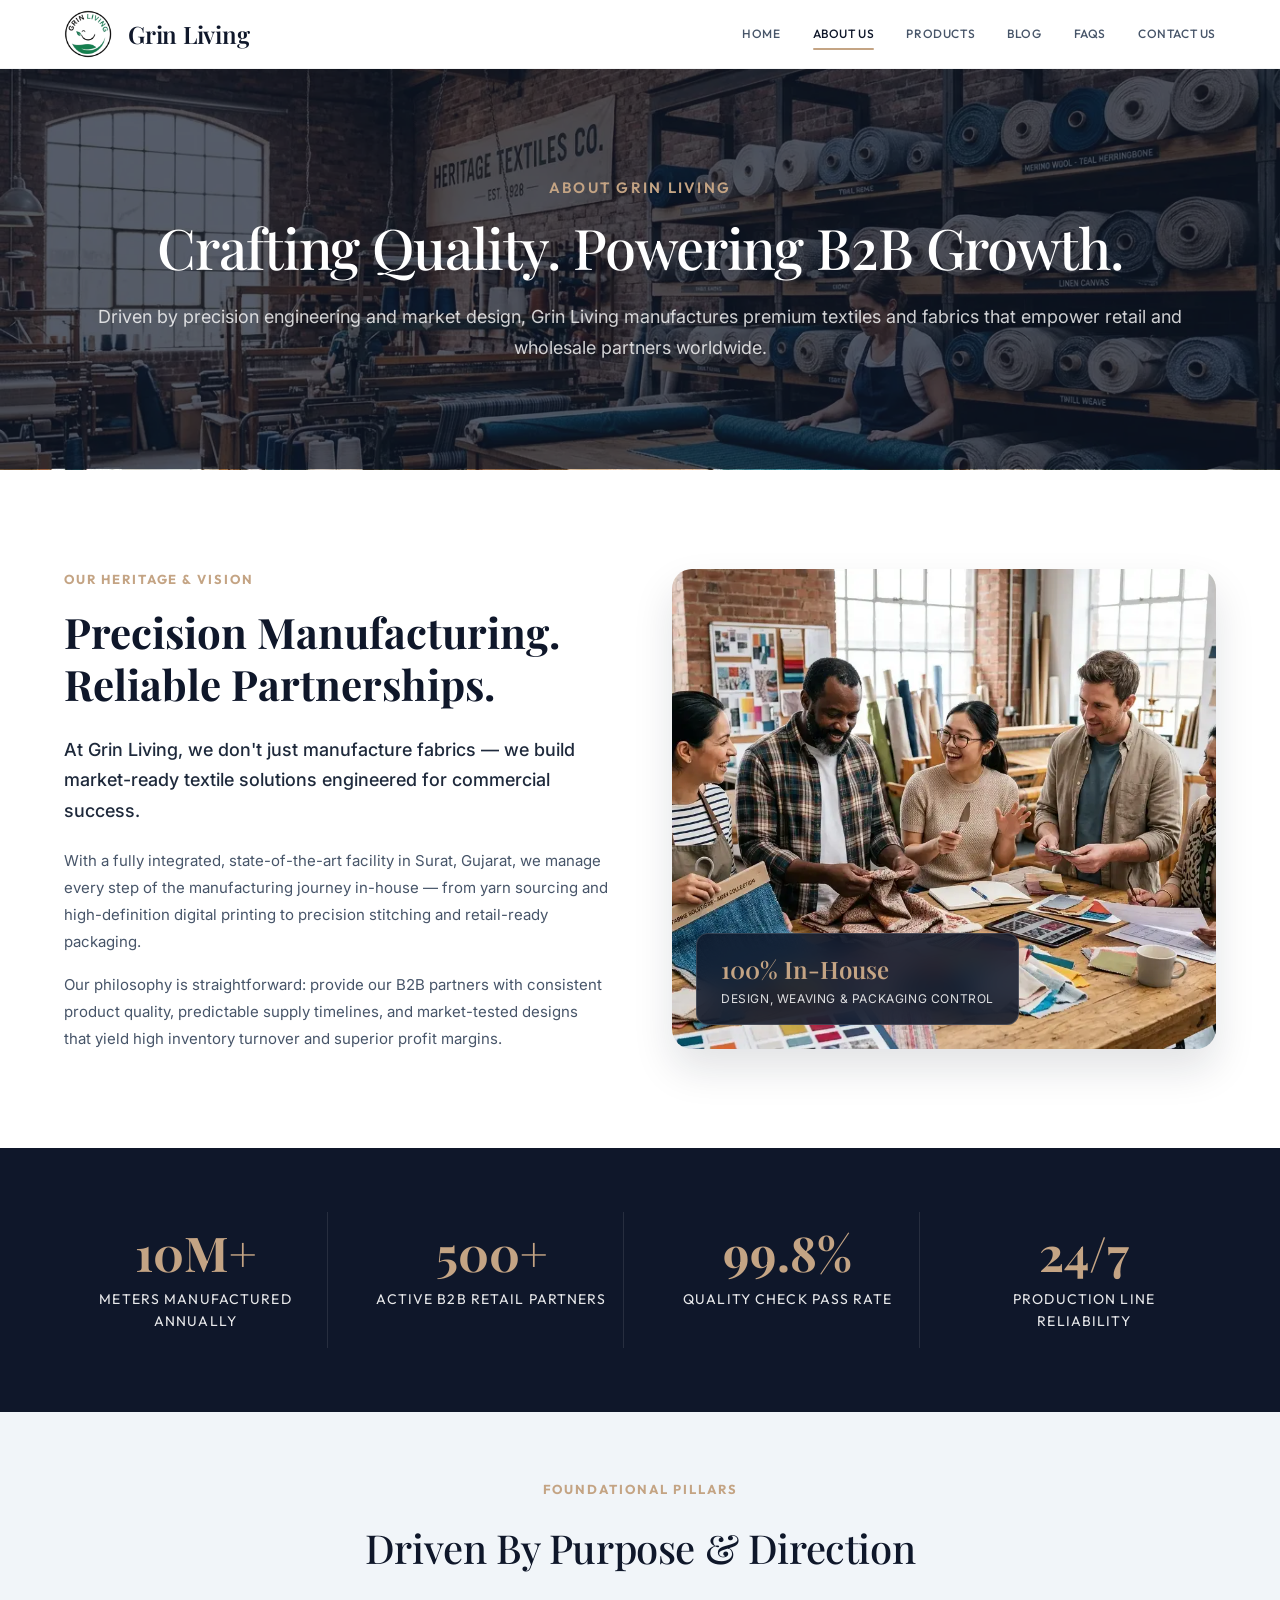
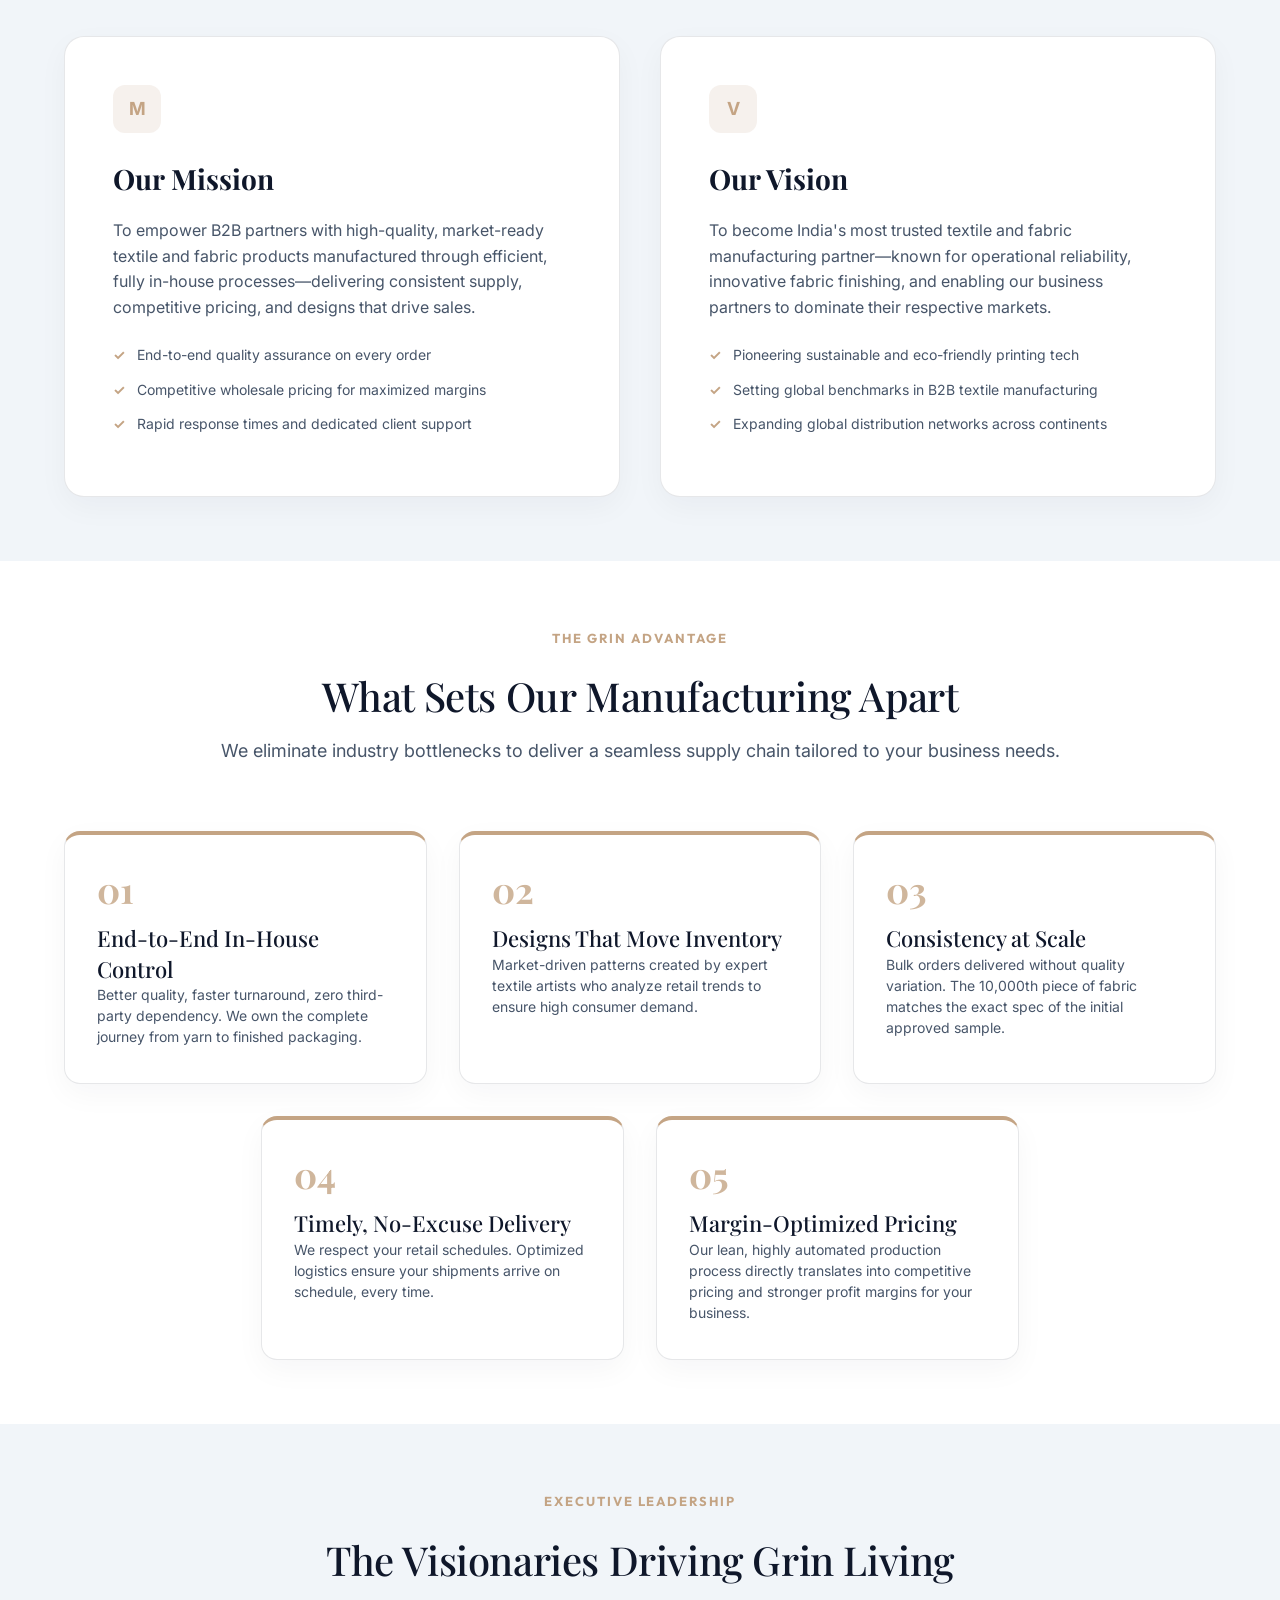
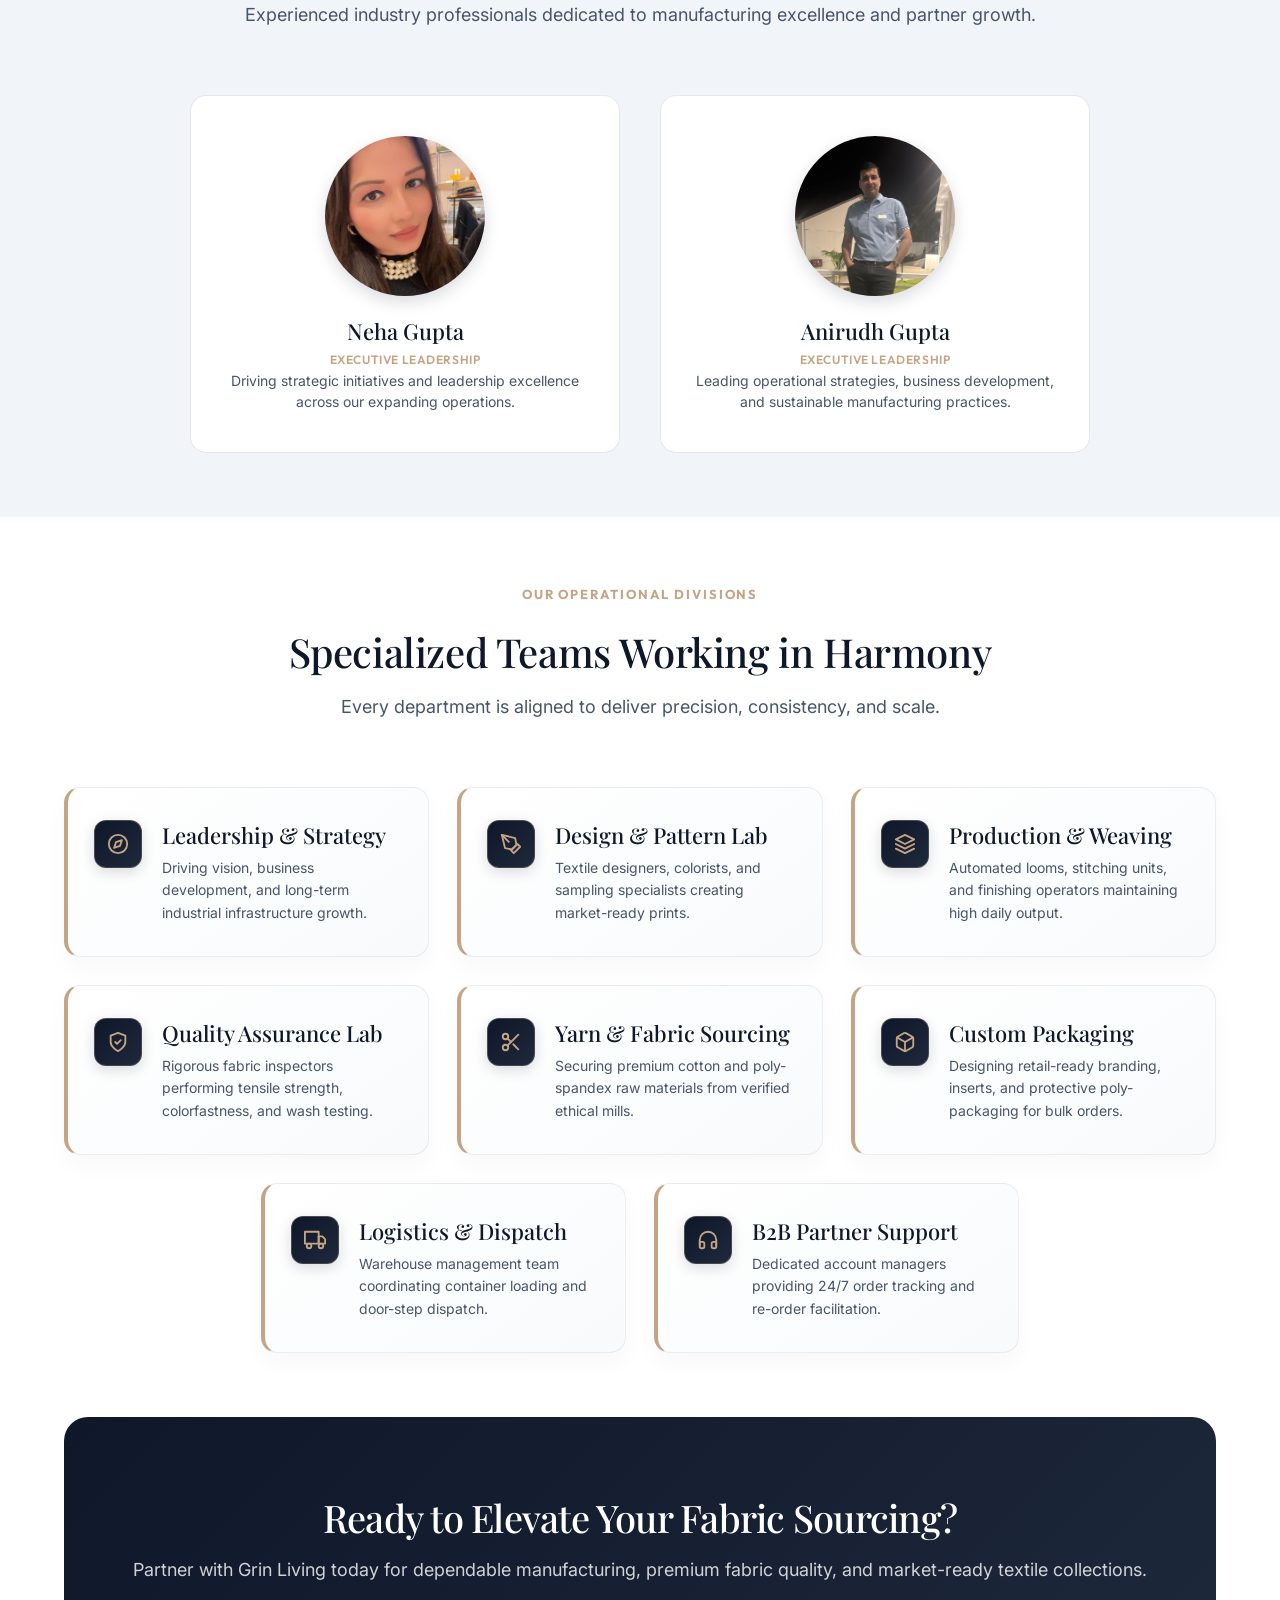
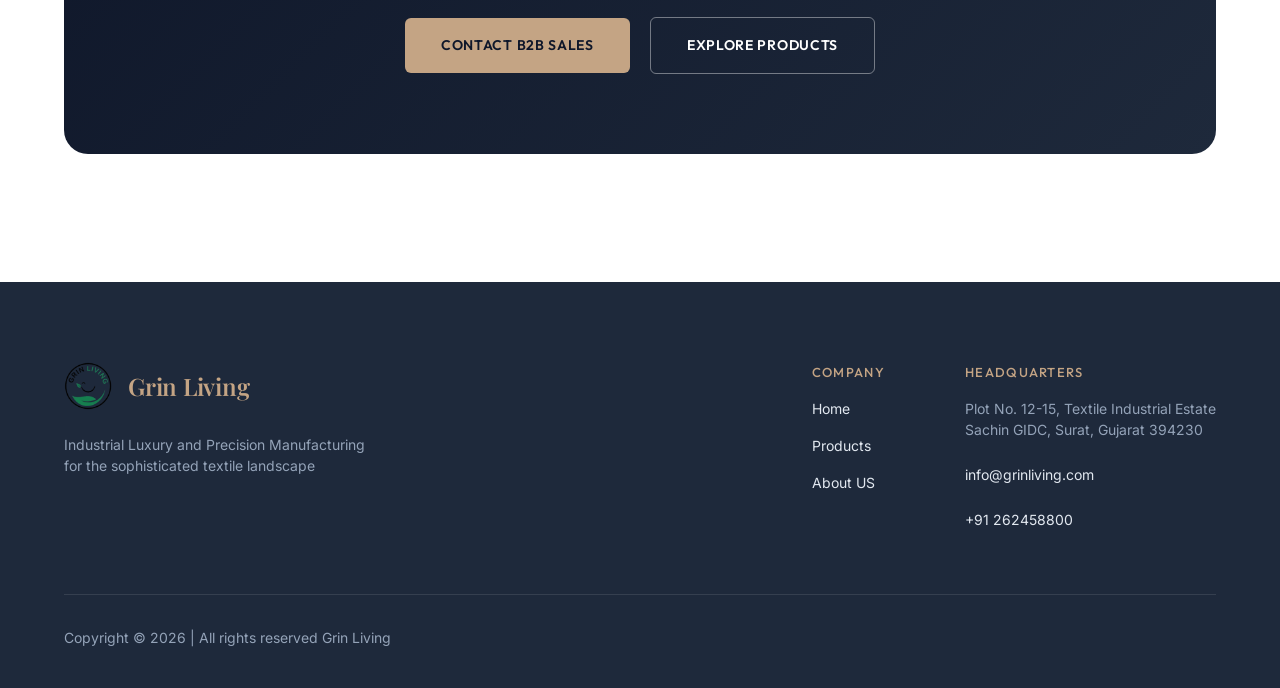
==== commit 70ec2810: "blog page" ====
--- a/about-us.html
+++ b/about-us.html
@@ -251,15 +251,17 @@
     /* Leadership Cards */
     .leadership-grid-modern {
       display: grid;
-      grid-template-columns: repeat(4, 1fr);
-      gap: 28px;
+      grid-template-columns: repeat(2, 1fr);
+      gap: 40px;
+      max-width: 900px;
+      margin: 0 auto;
     }
 
     .leader-card-modern {
       background: var(--canvas-white);
       border: 1px solid var(--outline-light);
       border-radius: 16px;
-      padding: 32px 24px;
+      padding: 40px 32px;
       text-align: center;
       transition: all 0.3s ease;
     }
@@ -271,8 +273,8 @@
     }
 
     .leader-avatar-circle {
-      width: 80px;
-      height: 80px;
+      width: 160px;
+      height: 160px;
       border-radius: 50%;
       background: linear-gradient(135deg, var(--deep-teal), #1e293b);
       color: var(--heritage-gold);
@@ -462,7 +464,8 @@
 <body>
 
   <!-- Navbar -->
-  <header class="navbar container">
+  <div class="navbar-wrapper">
+    <header class="navbar container">
     <a href="./" class="logo" style="text-decoration: none; color: inherit;">
         <img src="Images/logo.webp" alt="Grin Living Logo" class="logo-img">
         <span class="logo-text">Grin Living</span>
@@ -479,6 +482,7 @@
       <a href="contact-us">Contact Us</a>
     </nav>
   </header>
+  </div>
 
   <!-- Page Header / Hero Banner -->
   <section class="hero-image-bg" style="background-image: url('Images/hero_about_us.webp');">
@@ -657,34 +661,18 @@
         <div class="leadership-grid-modern">
           <!-- Leader 1 -->
           <div class="leader-card-modern">
-            <div class="leader-avatar-circle">VS</div>
-            <h3 class="headline-sm">Vikram Shah</h3>
-            <div class="leader-role">Founder & Managing Director</div>
-            <p class="body-sm text-charcoal mt-12">20+ years of industrial textile leadership, driving strategic vision and manufacturing expansion.</p>
-          </div>
-
-          <!-- Leader 2 -->
+            <img src="Images/neha-gupta.jpeg" alt="Neha Gupta" class="leader-avatar-circle" style="object-fit: cover; object-position: top; padding: 0; background: none;">
+            <h3 class="headline-sm">Neha Gupta</h3>
+            <div class="leader-role">Executive Leadership</div>
+            <p class="body-sm text-charcoal mt-12">Driving strategic initiatives and leadership excellence across our expanding operations.</p>
+          </div>
+
+          <!-- Leader 6 -->
           <div class="leader-card-modern">
-            <div class="leader-avatar-circle">AP</div>
-            <h3 class="headline-sm">Ananya Patel</h3>
-            <div class="leader-role">Head of Textile Design</div>
-            <p class="body-sm text-charcoal mt-12">Pioneering trend forecasting and pattern aesthetics that resonate with modern consumer preferences.</p>
-          </div>
-
-          <!-- Leader 3 -->
-          <div class="leader-card-modern">
-            <div class="leader-avatar-circle">RM</div>
-            <h3 class="headline-sm">Rajesh Mehta</h3>
-            <div class="leader-role">VP of Operations & Production</div>
-            <p class="body-sm text-charcoal mt-12">Managing high-volume automated weaving lines and zero-defect production scheduling.</p>
-          </div>
-
-          <!-- Leader 4 -->
-          <div class="leader-card-modern">
-            <div class="leader-avatar-circle">PN</div>
-            <h3 class="headline-sm">Priya Nair</h3>
-            <div class="leader-role">Director of Quality & B2B Relations</div>
-            <p class="body-sm text-charcoal mt-12">Ensuring 99.8% quality compliance and fostering long-term relationships with retail partners.</p>
+            <img src="Images/anirudh-gupta.webp" alt="Anirudh Gupta" class="leader-avatar-circle" style="object-fit: cover; object-position: top; padding: 0; background: none;">
+            <h3 class="headline-sm">Anirudh Gupta</h3>
+            <div class="leader-role">Executive Leadership</div>
+            <p class="body-sm text-charcoal mt-12">Leading operational strategies, business development, and sustainable manufacturing practices.</p>
           </div>
         </div>
       </div>
--- a/style.css
+++ b/style.css
@@ -175,6 +175,22 @@
   backdrop-filter: blur(12px);
   -webkit-backdrop-filter: blur(12px);
   border-bottom: 1px solid rgba(15, 23, 42, 0.05);
+  transition: all 0.3s ease;
+}
+
+.home-navbar {
+  background: transparent;
+  backdrop-filter: none;
+  -webkit-backdrop-filter: none;
+  border-bottom: none;
+}
+
+.home-navbar.scrolled {
+  background: rgba(255, 255, 255, 0.95);
+  backdrop-filter: blur(12px);
+  -webkit-backdrop-filter: blur(12px);
+  border-bottom: none;
+  box-shadow: none;
 }
 
 .navbar {
--- a/style.css
+++ b/style.css
@@ -175,6 +175,22 @@
   backdrop-filter: blur(12px);
   -webkit-backdrop-filter: blur(12px);
   border-bottom: 1px solid rgba(15, 23, 42, 0.05);
+  transition: all 0.3s ease;
+}
+
+.home-navbar {
+  background: transparent;
+  backdrop-filter: none;
+  -webkit-backdrop-filter: none;
+  border-bottom: none;
+}
+
+.home-navbar.scrolled {
+  background: rgba(255, 255, 255, 0.95);
+  backdrop-filter: blur(12px);
+  -webkit-backdrop-filter: blur(12px);
+  border-bottom: none;
+  box-shadow: none;
 }
 
 .navbar {
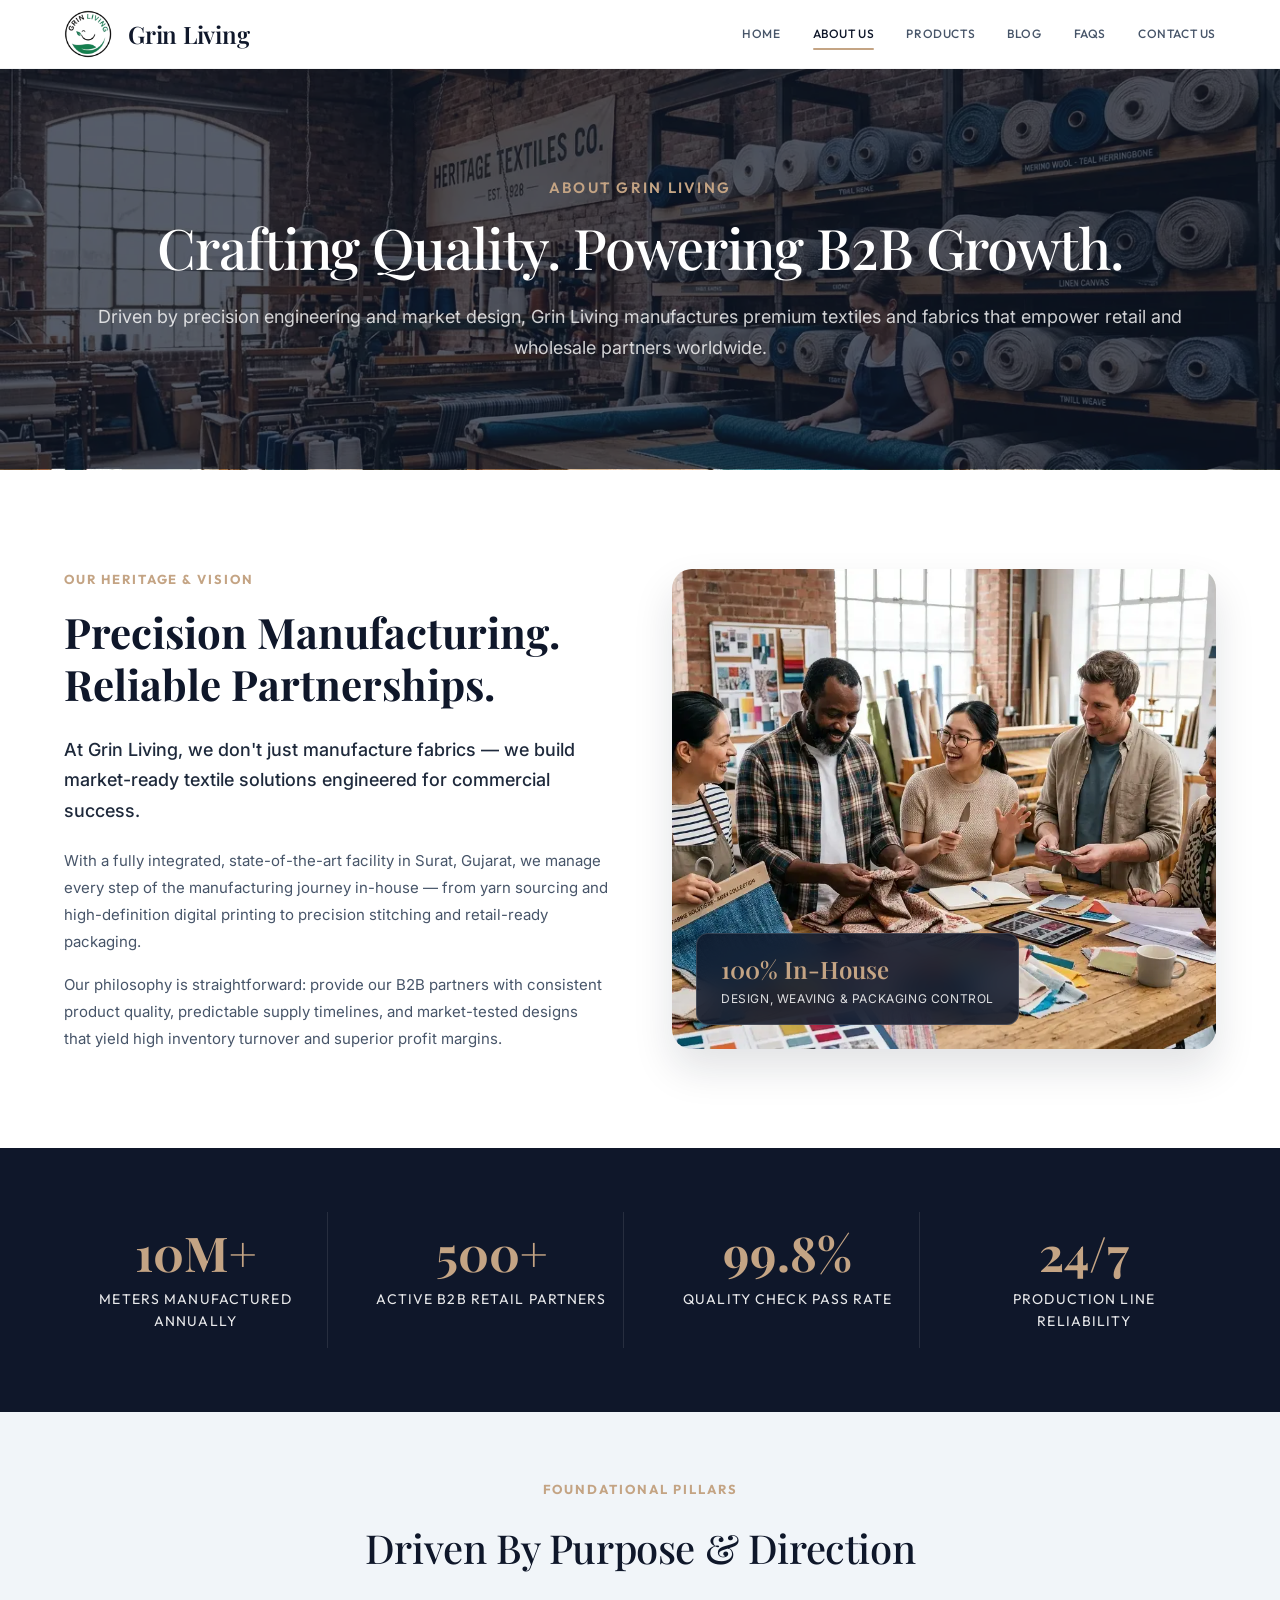
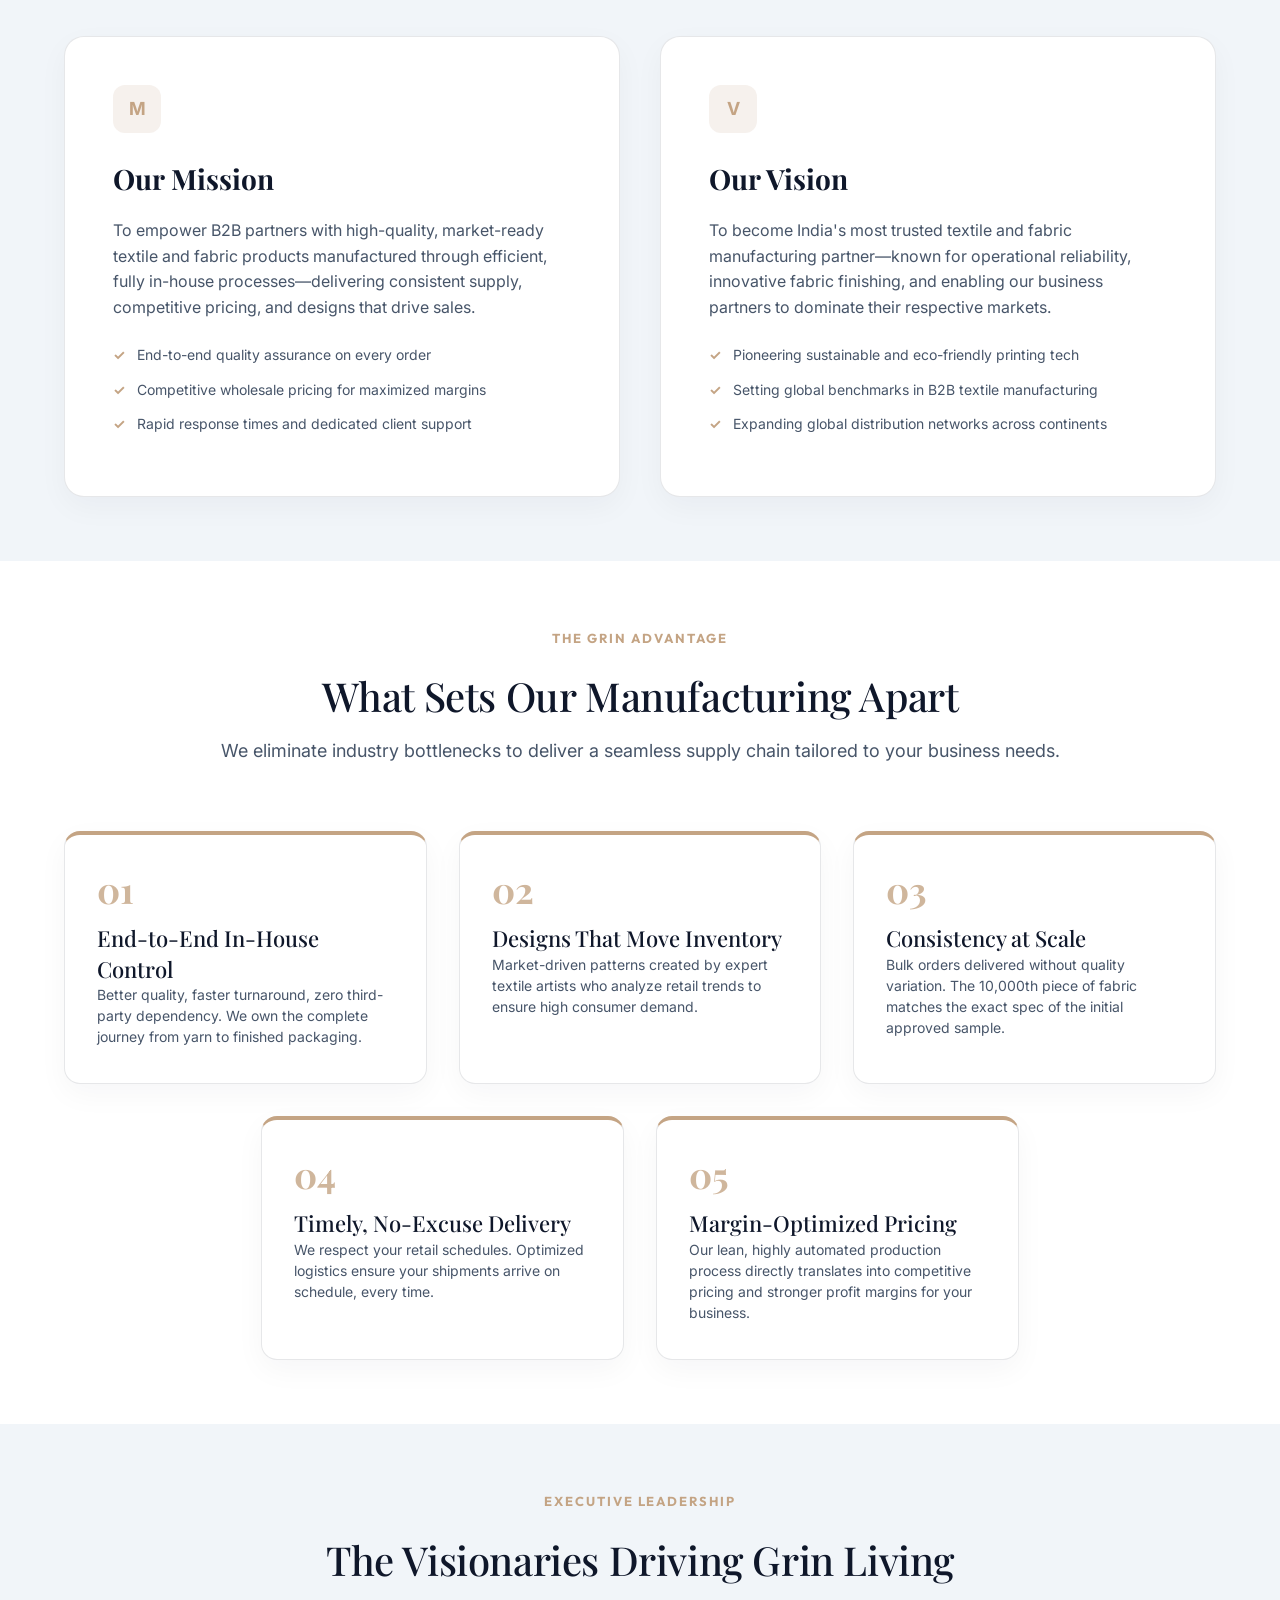
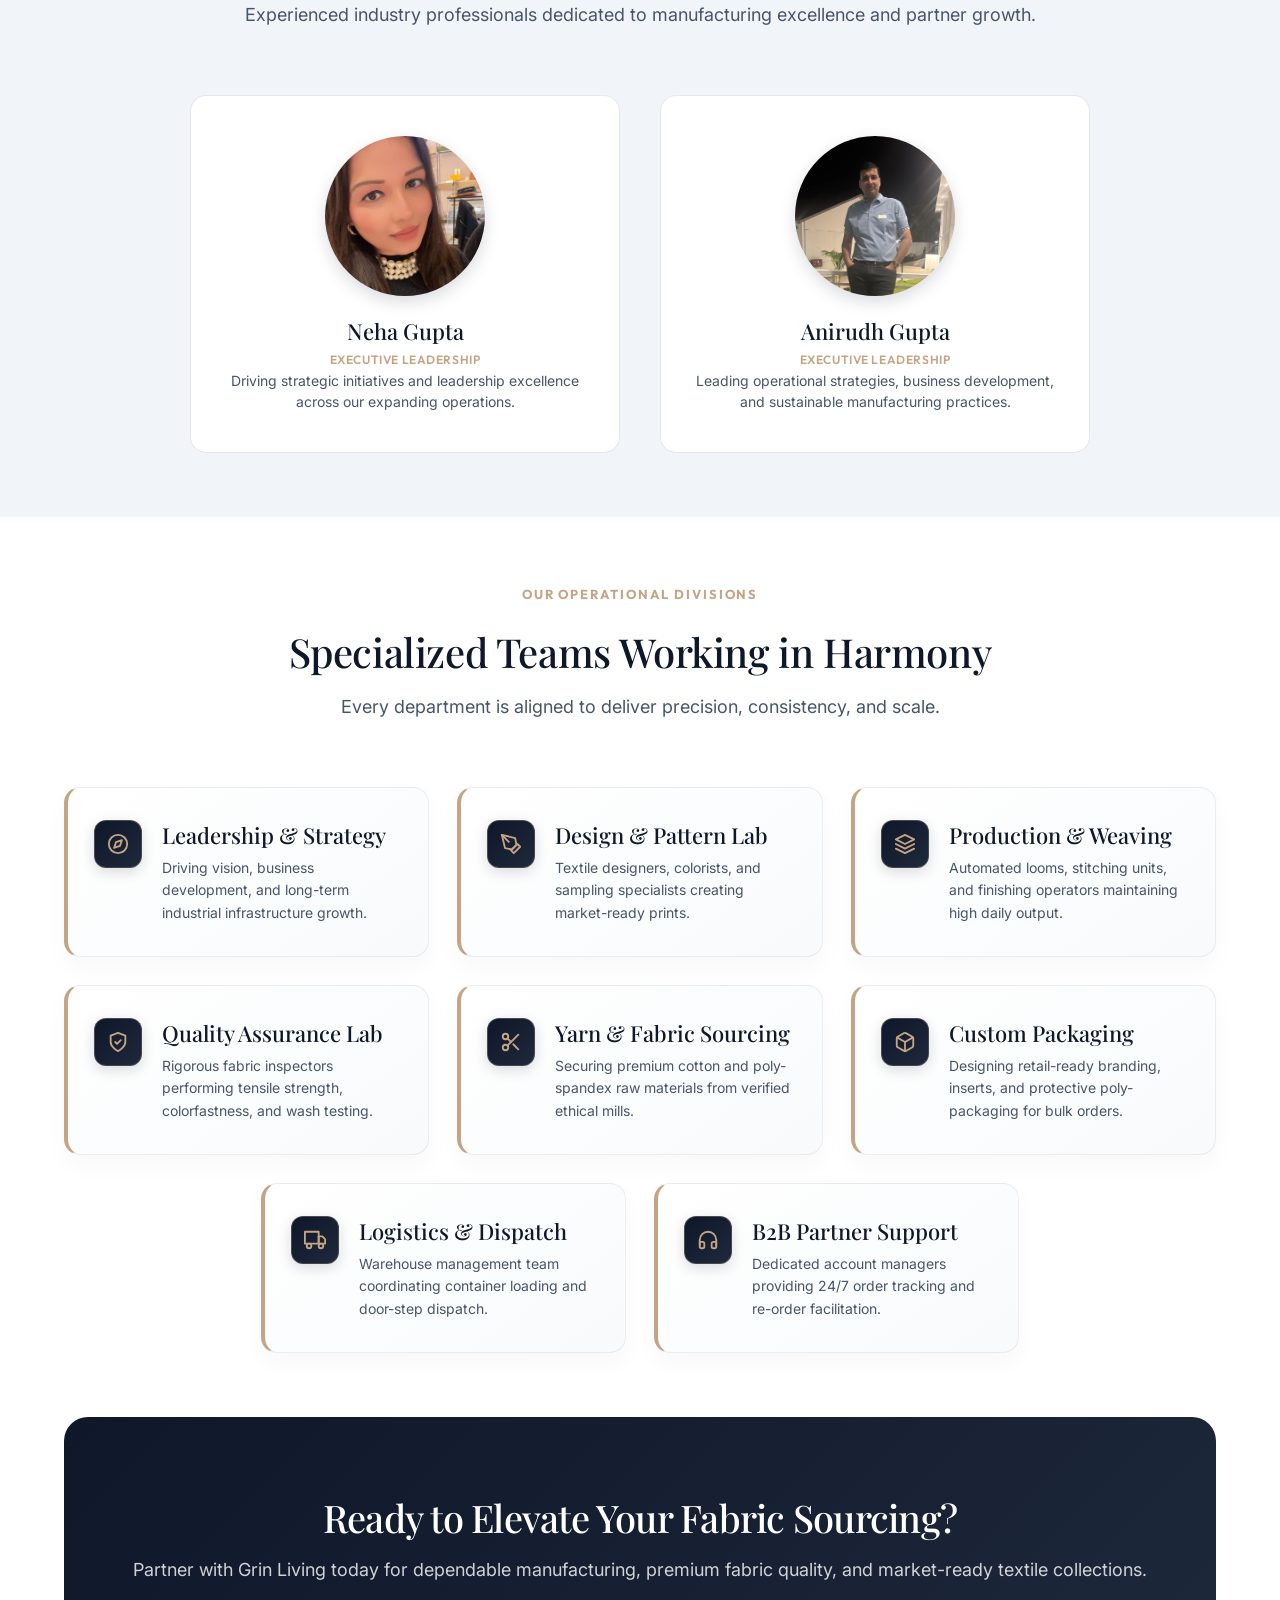
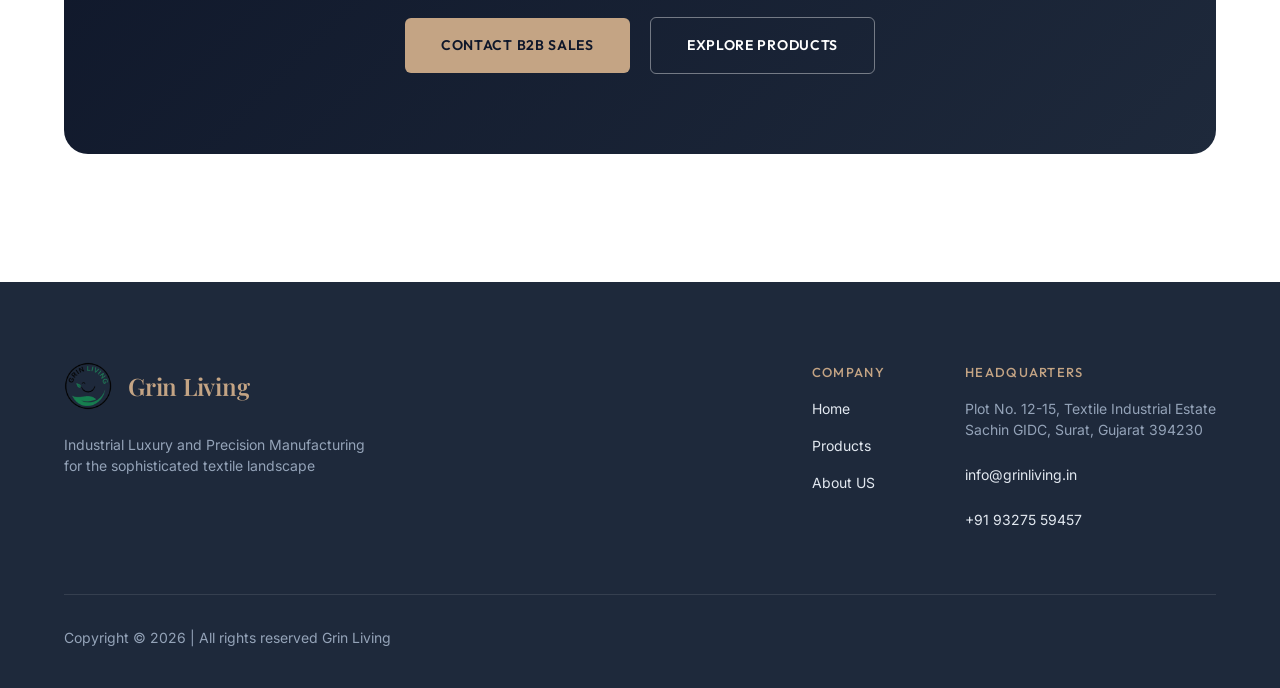
==== commit e8595a86: "Integrated email for contact form" ====
--- a/about-us.html
+++ b/about-us.html
@@ -3,6 +3,9 @@
 <head>
   <meta charset="UTF-8">
   <meta name="viewport" content="width=device-width, initial-scale=1.0">
+  <meta http-equiv="Cache-Control" content="no-cache, no-store, must-revalidate">
+  <meta http-equiv="Pragma" content="no-cache">
+  <meta http-equiv="Expires" content="0">
   <title>About Us - Grin Living</title>
 
   <link rel="preconnect" href="https://fonts.googleapis.com">
@@ -10,8 +13,8 @@
   <link href="https://fonts.googleapis.com/css2?family=Inter:wght@400;500;600&family=Outfit:wght@400;500;600;700&family=Playfair+Display:ital,wght@0,400;0,500;0,600;0,700;1,400;1,500;1,600;1,700&display=swap" rel="preload" as="style" onload="this.onload=null;this.rel='stylesheet'">
   <noscript><link rel="stylesheet" href="https://fonts.googleapis.com/css2?family=Inter:wght@400;500;600&family=Outfit:wght@400;500;600;700&family=Playfair+Display:ital,wght@0,400;0,500;0,600;0,700;1,400;1,500;1,600;1,700&display=swap"></noscript>
 
-  <link rel="preload" href="style.css?v=1.0.1" as="style">
-  <link rel="stylesheet" href="style.css?v=1.0.1">
+  <link rel="preload" href="style.css?v=2.0.0" as="style">
+  <link rel="stylesheet" href="style.css?v=2.0.0">
 
   <style>
     /* Page-Specific Styling for About Us for Cohesive Luxury Aesthetics */
@@ -823,8 +826,8 @@
             Plot No. 12-15, Textile Industrial Estate<br>
             Sachin GIDC, Surat, Gujarat 394230
           </p>
-          <a href="mailto:info@grinliving.com" class="body-sm block mt-8">info@grinliving.com</a>
-          <a href="tel:+91262458800" class="body-sm block mt-8">+91 262458800</a>
+          <a href="mailto:info@grinliving.in" class="body-sm block mt-8">info@grinliving.in</a>
+          <a href="tel:+919327559457" class="body-sm block mt-8">+91 93275 59457</a>
         </div>
       </div>
     </div>
@@ -837,6 +840,6 @@
     </div>
   </footer>
 
-  <script src="animations.js?v=1.0.1" defer></script>
-<script src="main.js?v=1.0.1" defer></script></body>
+  <script src="animations.js?v=2.0.0" defer></script>
+<script src="main.js?v=2.0.0" defer></script></body>
 </html>
--- a/style.css
+++ b/style.css
@@ -27,6 +27,13 @@
   padding: 0;
 }
 
+html, body {
+  width: 100%;
+  max-width: 100%;
+  overflow-x: hidden;
+  position: relative;
+}
+
 body {
   font-family: var(--font-sans);
   background-color: var(--canvas-white);
@@ -427,7 +434,8 @@
 
 .product-img {
   width: 100%;
-  height: 240px;
+  aspect-ratio: 1 / 1.1;
+  height: auto;
   object-fit: cover;
   border-bottom: 1px solid rgba(15, 23, 42, 0.05);
   transition: transform 0.6s cubic-bezier(0.25, 0.46, 0.45, 0.94);
@@ -615,27 +623,12 @@
   .footer-container {
     flex-direction: column;
   }
-}
-
-@media (max-width: 768px) {
-  :root {
-    --margin-desktop: 24px;
-  }
-  
-  .section-padding {
-    padding-top: 80px;
-    padding-bottom: 80px;
-  }
-  
-  .display-lg {
-    font-size: 40px;
-    line-height: 1.2;
-  }
-  
+
   .mobile-menu-toggle {
     display: block;
     margin-left: auto;
     position: relative;
+    z-index: 1001;
   }
   
   .navbar {
@@ -646,8 +639,9 @@
   .nav-links {
     position: fixed;
     top: 0;
-    right: -100%;
+    right: 0;
     width: 280px;
+    max-width: 80vw;
     height: 100vh;
     background-color: var(--pure-white);
     flex-direction: column;
@@ -655,20 +649,60 @@
     padding: 80px 32px 32px;
     box-shadow: -4px 0 15px rgba(0, 0, 0, 0.1);
     z-index: 1000;
-    transition: right 0.3s ease;
+    transform: translateX(100%);
+    visibility: hidden;
+    transition: transform 0.3s cubic-bezier(0.16, 1, 0.3, 1), visibility 0.3s ease;
     display: flex;
   }
 
   .nav-links.active {
+    transform: translateX(0);
+    visibility: visible;
+  }
+}
+
+@media (max-width: 768px) {
+  :root {
+    --margin-desktop: 24px;
+  }
+  
+  .section-padding {
+    padding-top: 80px;
+    padding-bottom: 80px;
+  }
+  
+  .display-lg {
+    font-size: 40px;
+    line-height: 1.2;
+  }
+  
+  .hero-image-offset {
+    top: 12px;
     right: 0;
+    bottom: -12px;
+    left: 12px;
   }
   
-  .features-grid-3, .product-grid, .testimonials-grid {
+  .features-grid-3, .testimonials-grid {
     grid-template-columns: 1fr;
+  }
+
+  .product-grid {
+    grid-template-columns: repeat(2, 1fr);
+    gap: 16px;
   }
   
   .hero-actions {
     flex-direction: column;
+  }
+
+  .footer-container {
+    gap: 40px;
+  }
+
+  .footer-links {
+    flex-direction: column;
+    gap: 32px;
   }
 }
 
@@ -921,7 +955,7 @@
 .collage-item-text { position: absolute; bottom: 0; left: 0; right: 0; padding: 40px 24px 24px; background: linear-gradient(to top, rgba(0,0,0,0.8), transparent); color: white; font-family: var(--font-headline); font-size: 22px; font-weight: 500; }
 .collage-tall { grid-row: span 2; }
 @media (max-width: 900px) { .product-collage-grid { grid-template-columns: 1fr 1fr; grid-template-rows: auto; } .collage-tall { grid-row: auto; height: 260px; } .collage-item:not(.collage-tall) { height: 200px; } }
-@media (max-width: 600px) { .product-collage-grid { grid-template-columns: 1fr; } }
+@media (max-width: 600px) { .product-collage-grid { grid-template-columns: repeat(2, 1fr); gap: 12px; } .collage-tall { height: 200px; } .collage-item:not(.collage-tall) { height: 160px; } }
 
 /* Scroll Animations */
 .animate-hidden { opacity: 0; transform: translateY(40px); transition: opacity 0.8s cubic-bezier(0.16, 1, 0.3, 1), transform 0.8s cubic-bezier(0.16, 1, 0.3, 1); will-change: opacity, transform; }
@@ -935,3 +969,27 @@
 .testimonial-author { border-top: 1px solid var(--surface-container); padding-top: 16px; margin-top: auto; }
 .author-name { color: var(--deep-teal); font-family: var(--font-headline); font-size: 16px; font-weight: 600; }
 .author-role { font-size: 14px; opacity: 0.8; margin-top: 4px; }
+
+/* Highlighted link styling for blog content */
+.blog-detail-content a {
+  color: #2563eb !important;
+  text-decoration: underline !important;
+  text-underline-offset: 4px;
+  font-weight: 600;
+  background-color: rgba(37, 99, 235, 0.08);
+  padding: 2px 6px;
+  border-radius: 4px;
+  transition: all 0.2s ease;
+  box-decoration-break: clone;
+  -webkit-box-decoration-break: clone;
+}
+.blog-detail-content a:hover {
+  color: #1d4ed8 !important;
+  background-color: rgba(37, 99, 235, 0.16);
+  text-decoration: none !important;
+}
+.blog-detail-content a:has(img) {
+  background-color: transparent !important;
+  padding: 0 !important;
+  text-decoration: none !important;
+}
--- a/style.css
+++ b/style.css
@@ -27,6 +27,13 @@
   padding: 0;
 }
 
+html, body {
+  width: 100%;
+  max-width: 100%;
+  overflow-x: hidden;
+  position: relative;
+}
+
 body {
   font-family: var(--font-sans);
   background-color: var(--canvas-white);
@@ -427,7 +434,8 @@
 
 .product-img {
   width: 100%;
-  height: 240px;
+  aspect-ratio: 1 / 1.1;
+  height: auto;
   object-fit: cover;
   border-bottom: 1px solid rgba(15, 23, 42, 0.05);
   transition: transform 0.6s cubic-bezier(0.25, 0.46, 0.45, 0.94);
@@ -615,27 +623,12 @@
   .footer-container {
     flex-direction: column;
   }
-}
-
-@media (max-width: 768px) {
-  :root {
-    --margin-desktop: 24px;
-  }
-  
-  .section-padding {
-    padding-top: 80px;
-    padding-bottom: 80px;
-  }
-  
-  .display-lg {
-    font-size: 40px;
-    line-height: 1.2;
-  }
-  
+
   .mobile-menu-toggle {
     display: block;
     margin-left: auto;
     position: relative;
+    z-index: 1001;
   }
   
   .navbar {
@@ -646,8 +639,9 @@
   .nav-links {
     position: fixed;
     top: 0;
-    right: -100%;
+    right: 0;
     width: 280px;
+    max-width: 80vw;
     height: 100vh;
     background-color: var(--pure-white);
     flex-direction: column;
@@ -655,20 +649,60 @@
     padding: 80px 32px 32px;
     box-shadow: -4px 0 15px rgba(0, 0, 0, 0.1);
     z-index: 1000;
-    transition: right 0.3s ease;
+    transform: translateX(100%);
+    visibility: hidden;
+    transition: transform 0.3s cubic-bezier(0.16, 1, 0.3, 1), visibility 0.3s ease;
     display: flex;
   }
 
   .nav-links.active {
+    transform: translateX(0);
+    visibility: visible;
+  }
+}
+
+@media (max-width: 768px) {
+  :root {
+    --margin-desktop: 24px;
+  }
+  
+  .section-padding {
+    padding-top: 80px;
+    padding-bottom: 80px;
+  }
+  
+  .display-lg {
+    font-size: 40px;
+    line-height: 1.2;
+  }
+  
+  .hero-image-offset {
+    top: 12px;
     right: 0;
+    bottom: -12px;
+    left: 12px;
   }
   
-  .features-grid-3, .product-grid, .testimonials-grid {
+  .features-grid-3, .testimonials-grid {
     grid-template-columns: 1fr;
+  }
+
+  .product-grid {
+    grid-template-columns: repeat(2, 1fr);
+    gap: 16px;
   }
   
   .hero-actions {
     flex-direction: column;
+  }
+
+  .footer-container {
+    gap: 40px;
+  }
+
+  .footer-links {
+    flex-direction: column;
+    gap: 32px;
   }
 }
 
@@ -921,7 +955,7 @@
 .collage-item-text { position: absolute; bottom: 0; left: 0; right: 0; padding: 40px 24px 24px; background: linear-gradient(to top, rgba(0,0,0,0.8), transparent); color: white; font-family: var(--font-headline); font-size: 22px; font-weight: 500; }
 .collage-tall { grid-row: span 2; }
 @media (max-width: 900px) { .product-collage-grid { grid-template-columns: 1fr 1fr; grid-template-rows: auto; } .collage-tall { grid-row: auto; height: 260px; } .collage-item:not(.collage-tall) { height: 200px; } }
-@media (max-width: 600px) { .product-collage-grid { grid-template-columns: 1fr; } }
+@media (max-width: 600px) { .product-collage-grid { grid-template-columns: repeat(2, 1fr); gap: 12px; } .collage-tall { height: 200px; } .collage-item:not(.collage-tall) { height: 160px; } }
 
 /* Scroll Animations */
 .animate-hidden { opacity: 0; transform: translateY(40px); transition: opacity 0.8s cubic-bezier(0.16, 1, 0.3, 1), transform 0.8s cubic-bezier(0.16, 1, 0.3, 1); will-change: opacity, transform; }
@@ -935,3 +969,27 @@
 .testimonial-author { border-top: 1px solid var(--surface-container); padding-top: 16px; margin-top: auto; }
 .author-name { color: var(--deep-teal); font-family: var(--font-headline); font-size: 16px; font-weight: 600; }
 .author-role { font-size: 14px; opacity: 0.8; margin-top: 4px; }
+
+/* Highlighted link styling for blog content */
+.blog-detail-content a {
+  color: #2563eb !important;
+  text-decoration: underline !important;
+  text-underline-offset: 4px;
+  font-weight: 600;
+  background-color: rgba(37, 99, 235, 0.08);
+  padding: 2px 6px;
+  border-radius: 4px;
+  transition: all 0.2s ease;
+  box-decoration-break: clone;
+  -webkit-box-decoration-break: clone;
+}
+.blog-detail-content a:hover {
+  color: #1d4ed8 !important;
+  background-color: rgba(37, 99, 235, 0.16);
+  text-decoration: none !important;
+}
+.blog-detail-content a:has(img) {
+  background-color: transparent !important;
+  padding: 0 !important;
+  text-decoration: none !important;
+}
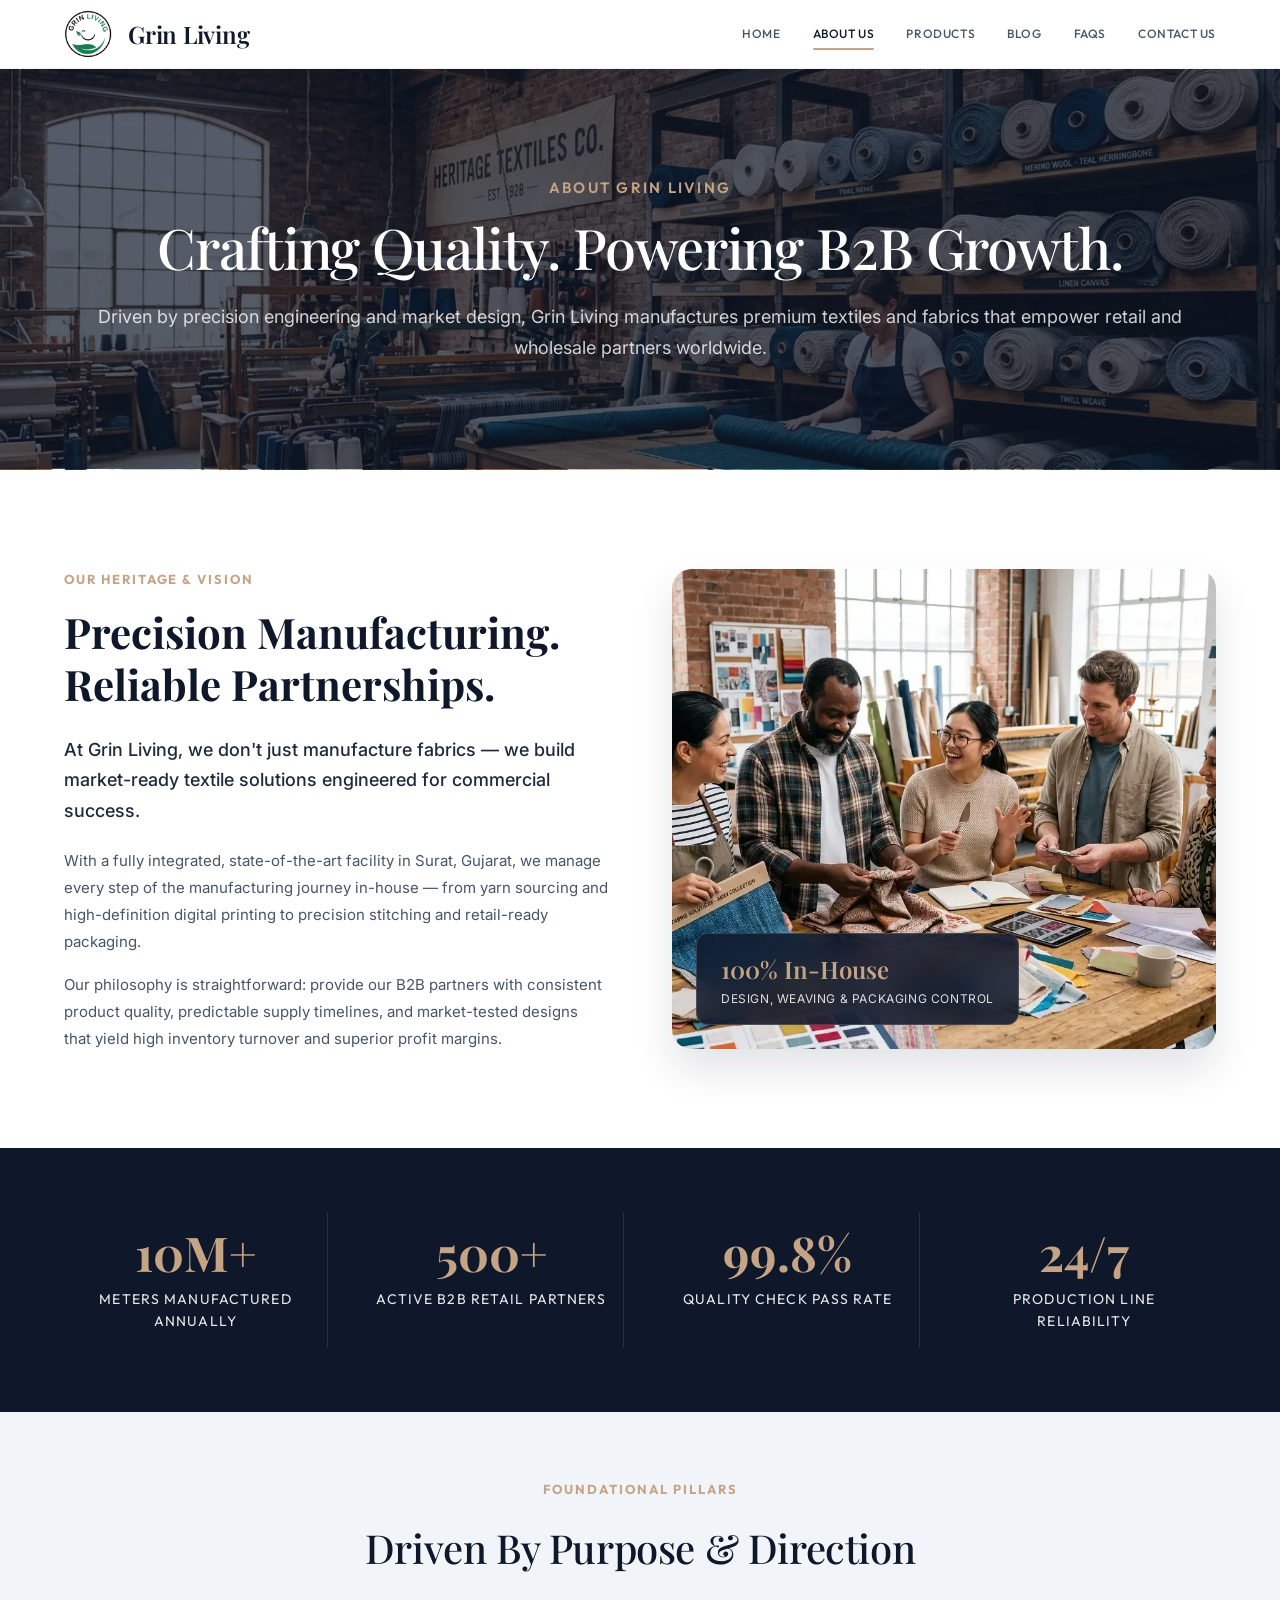
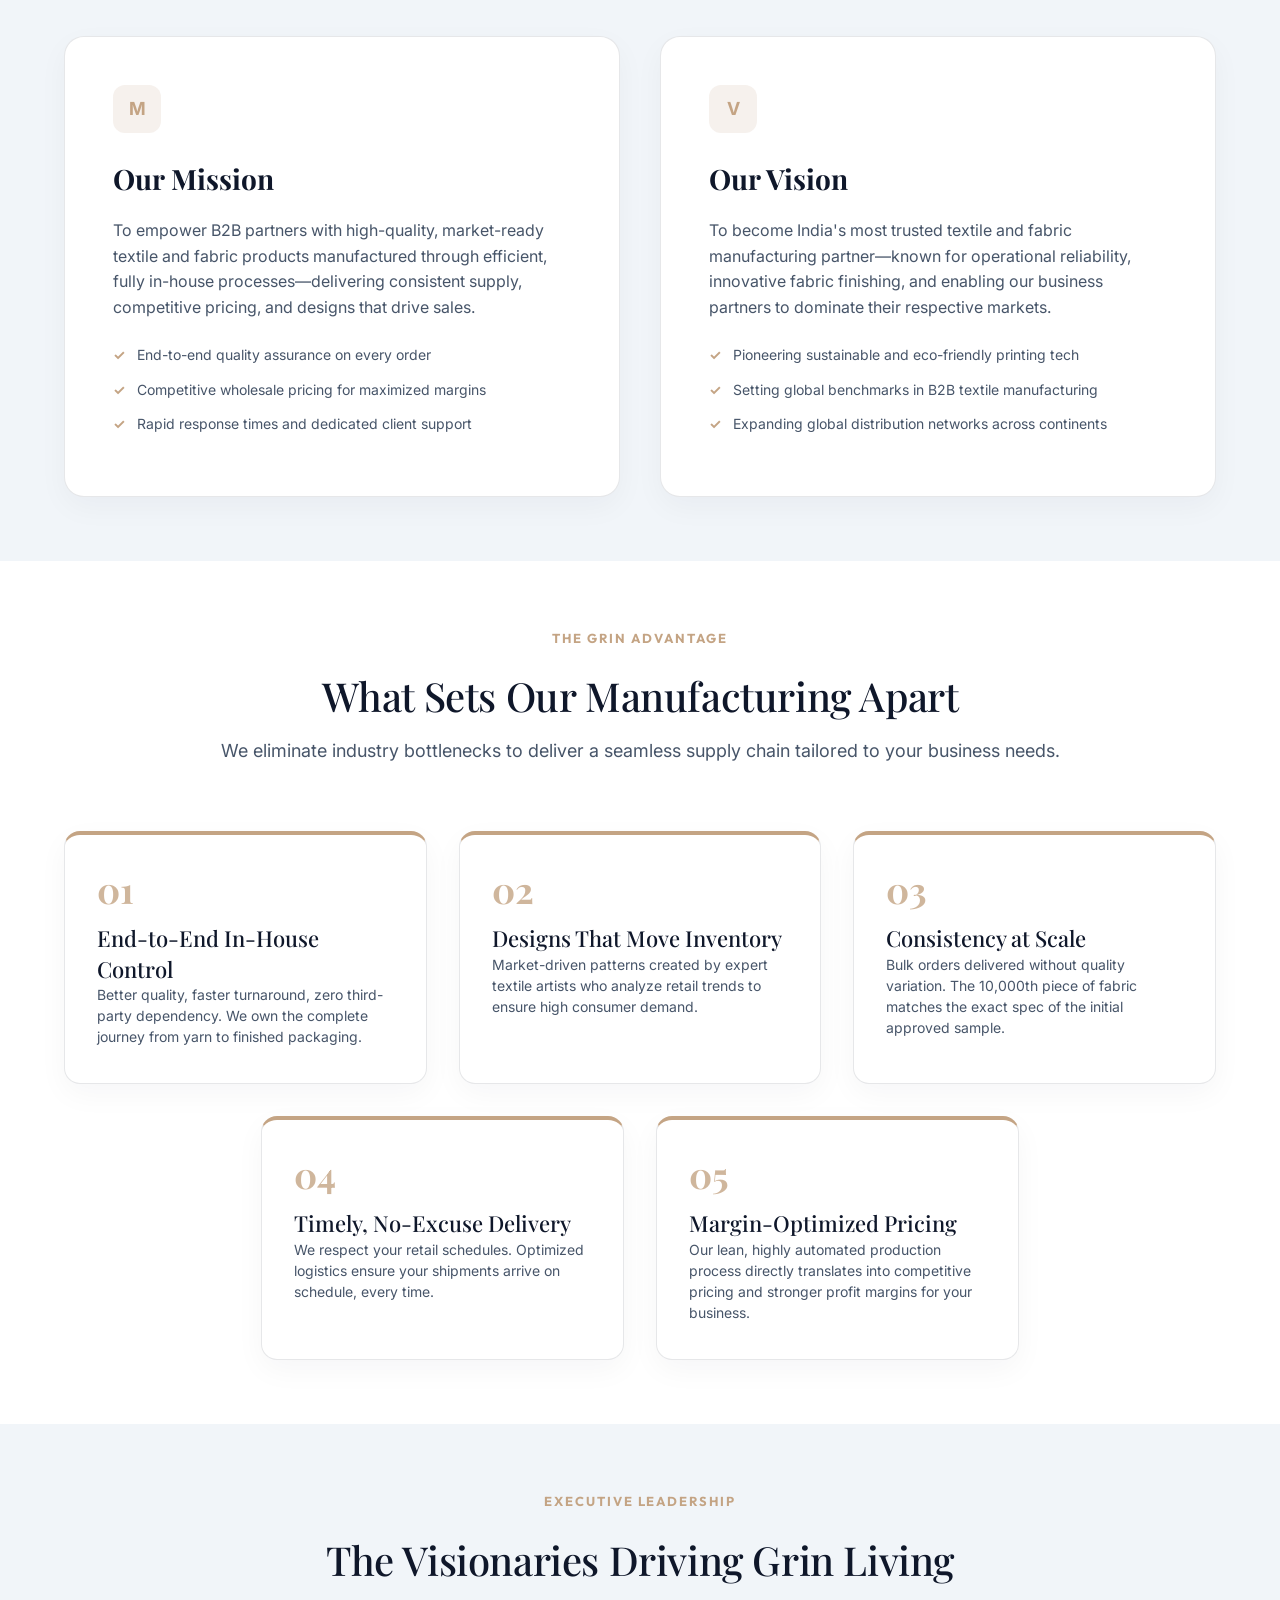
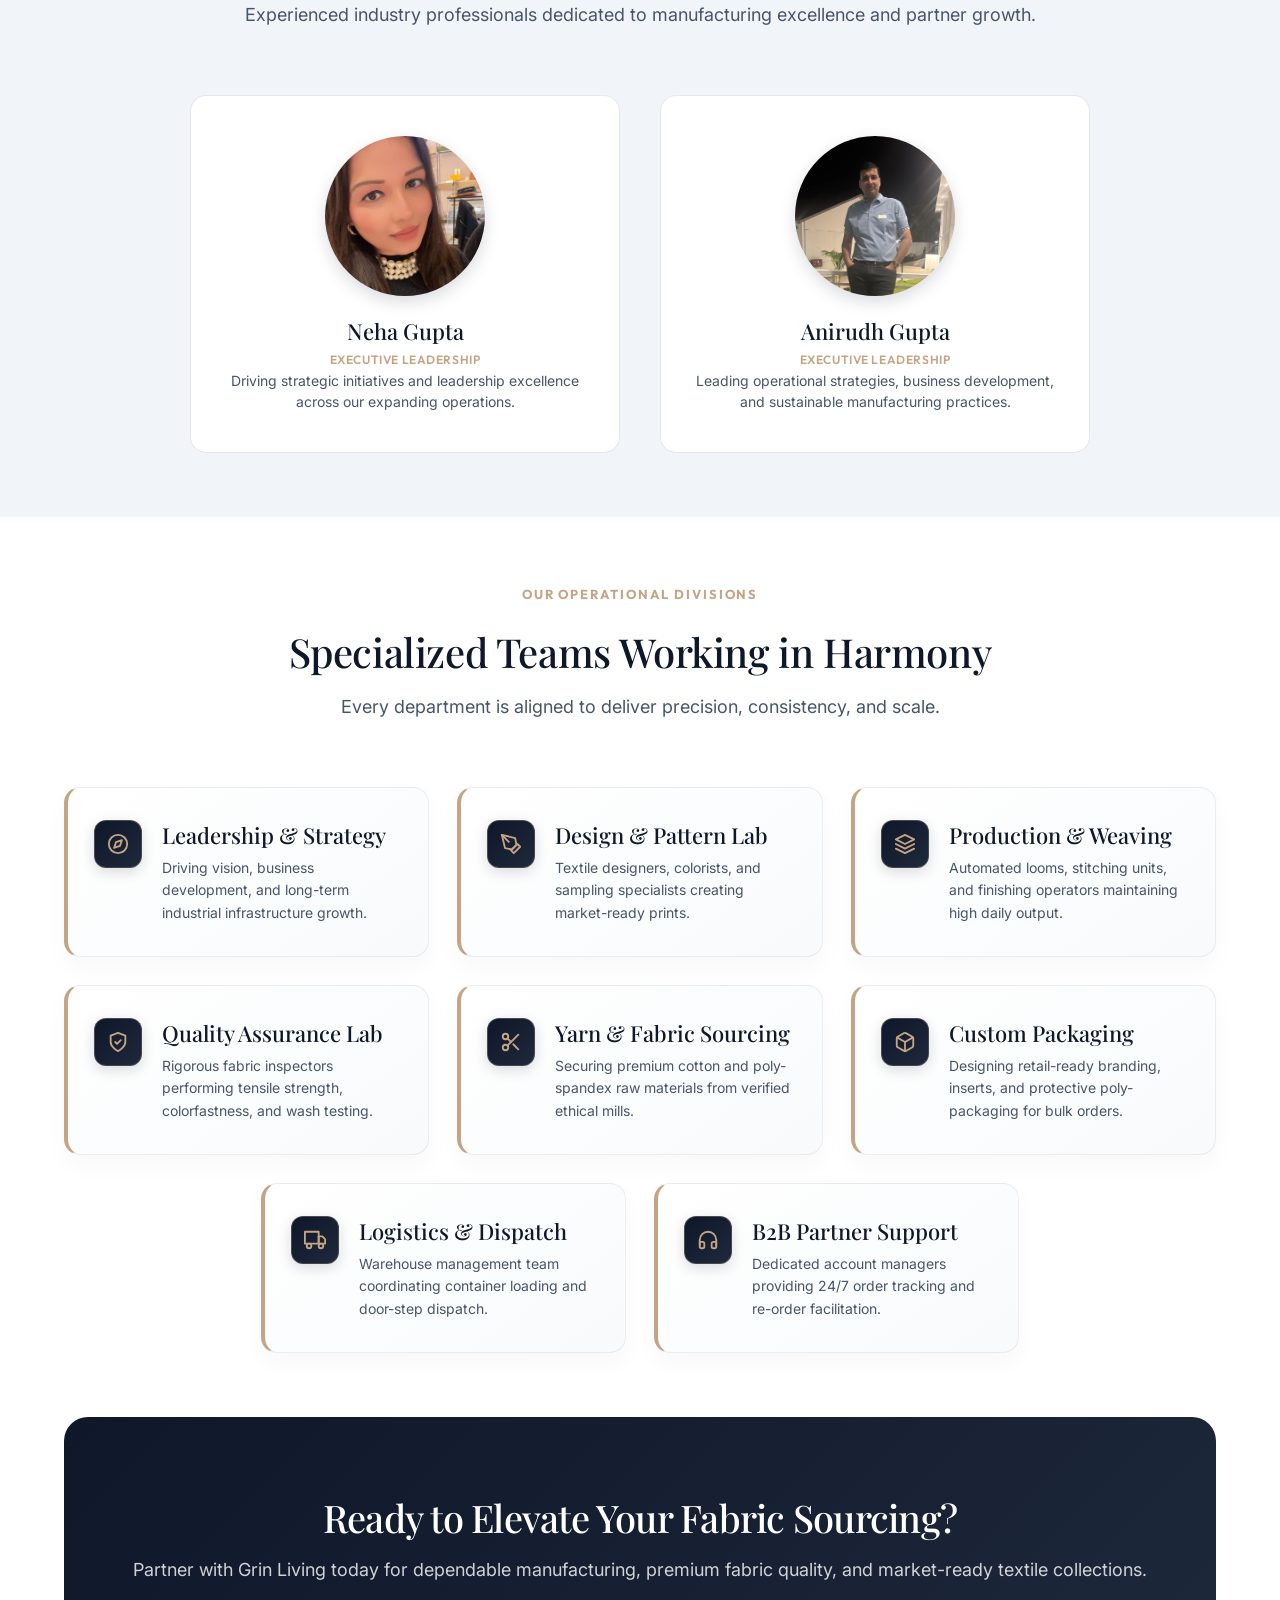
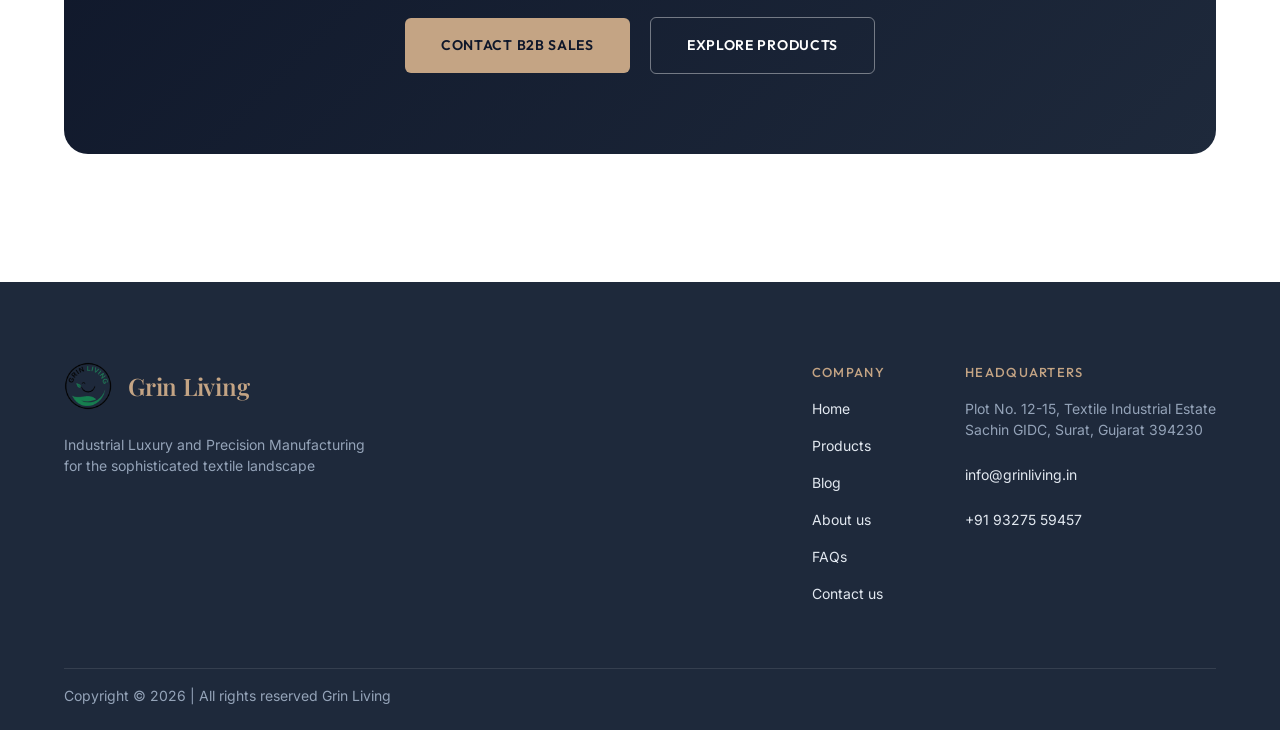
==== commit 975a1b2f: "blog and navbar" ====
--- a/about-us.html
+++ b/about-us.html
@@ -7,6 +7,7 @@
   <meta http-equiv="Pragma" content="no-cache">
   <meta http-equiv="Expires" content="0">
   <title>About Us - Grin Living</title>
+  <meta name="description" content="Learn about Grinliving, a heritage textile and fabric manufacturer based in Surat, combining traditional Indian craftsmanship with modern sustainable textile innovations.">
 
   <link rel="preconnect" href="https://fonts.googleapis.com">
   <link rel="preconnect" href="https://fonts.gstatic.com" crossorigin>
@@ -818,7 +819,10 @@
           <h3 class="label-lg">COMPANY</h3>
           <a href="./" class="body-sm">Home</a>
           <a href="products" class="body-sm">Products</a>
-          <a href="about-us" class="body-sm">About US</a>
+          <a href="blog" class="body-sm">Blog</a>
+          <a href="about-us" class="body-sm">About us</a>
+          <a href="faqs" class="body-sm">FAQs</a>
+          <a href="contact-us" class="body-sm">Contact us</a>
         </div>
         <div class="link-column">
           <h3 class="label-lg">HEADQUARTERS</h3>
--- a/style.css
+++ b/style.css
@@ -30,7 +30,7 @@
 html, body {
   width: 100%;
   max-width: 100%;
-  overflow-x: hidden;
+  overflow-x: clip;
   position: relative;
 }
 
@@ -190,6 +190,8 @@
   backdrop-filter: none;
   -webkit-backdrop-filter: none;
   border-bottom: none;
+  position: fixed;
+  width: 100%;
 }
 
 .home-navbar.scrolled {
@@ -511,7 +513,7 @@
   background-color: #1E293B; /* One shade lighter than deep-teal */
   color: var(--pure-white);
   padding-top: 80px;
-  padding-bottom: 40px;
+  padding-bottom: 24px;
 }
 
 .site-footer .text-charcoal {
@@ -554,7 +556,7 @@
 
 .footer-bottom {
   border-top: 1px solid rgba(255, 255, 255, 0.1);
-  padding-top: 32px;
+  padding-top: 16px;
 }
 
 /* FAQ Accordion */
@@ -993,3 +995,31 @@
   padding: 0 !important;
   text-decoration: none !important;
 }
+
+/* Standardized, fixed-height cover image for Blog Detail Page across all laptop & screen sizes */
+.blog-detail-image {
+  width: 100%;
+  height: 460px !important;
+  object-fit: cover;
+  object-position: center;
+  border-radius: 24px;
+  box-shadow: 0 15px 35px rgba(0, 0, 0, 0.08);
+  margin: 0 auto 48px auto;
+  display: block;
+}
+
+@media (max-width: 992px) {
+  .blog-detail-image {
+    height: 360px !important;
+    border-radius: 20px;
+    margin-bottom: 36px;
+  }
+}
+
+@media (max-width: 600px) {
+  .blog-detail-image {
+    height: 240px !important;
+    border-radius: 16px;
+    margin-bottom: 28px;
+  }
+}
--- a/style.css
+++ b/style.css
@@ -30,7 +30,7 @@
 html, body {
   width: 100%;
   max-width: 100%;
-  overflow-x: hidden;
+  overflow-x: clip;
   position: relative;
 }
 
@@ -190,6 +190,8 @@
   backdrop-filter: none;
   -webkit-backdrop-filter: none;
   border-bottom: none;
+  position: fixed;
+  width: 100%;
 }
 
 .home-navbar.scrolled {
@@ -511,7 +513,7 @@
   background-color: #1E293B; /* One shade lighter than deep-teal */
   color: var(--pure-white);
   padding-top: 80px;
-  padding-bottom: 40px;
+  padding-bottom: 24px;
 }
 
 .site-footer .text-charcoal {
@@ -554,7 +556,7 @@
 
 .footer-bottom {
   border-top: 1px solid rgba(255, 255, 255, 0.1);
-  padding-top: 32px;
+  padding-top: 16px;
 }
 
 /* FAQ Accordion */
@@ -993,3 +995,31 @@
   padding: 0 !important;
   text-decoration: none !important;
 }
+
+/* Standardized, fixed-height cover image for Blog Detail Page across all laptop & screen sizes */
+.blog-detail-image {
+  width: 100%;
+  height: 460px !important;
+  object-fit: cover;
+  object-position: center;
+  border-radius: 24px;
+  box-shadow: 0 15px 35px rgba(0, 0, 0, 0.08);
+  margin: 0 auto 48px auto;
+  display: block;
+}
+
+@media (max-width: 992px) {
+  .blog-detail-image {
+    height: 360px !important;
+    border-radius: 20px;
+    margin-bottom: 36px;
+  }
+}
+
+@media (max-width: 600px) {
+  .blog-detail-image {
+    height: 240px !important;
+    border-radius: 16px;
+    margin-bottom: 28px;
+  }
+}
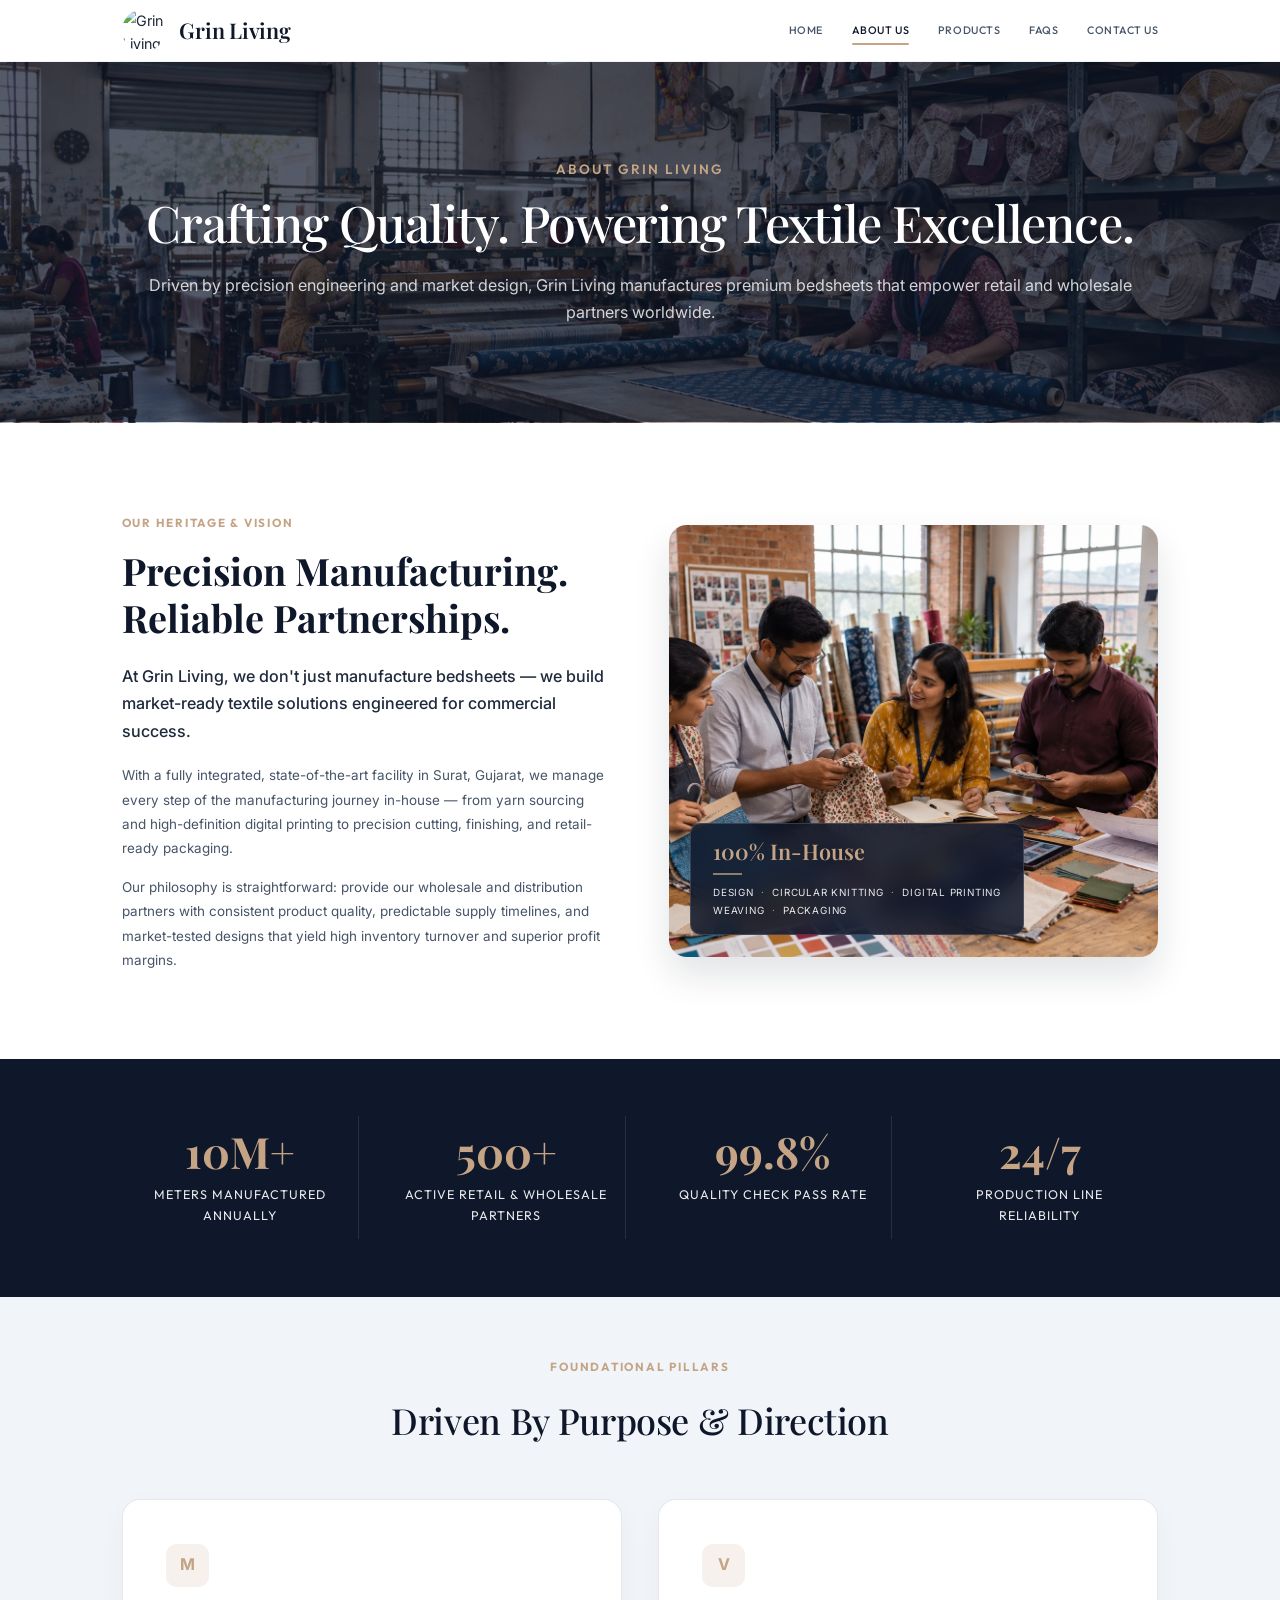
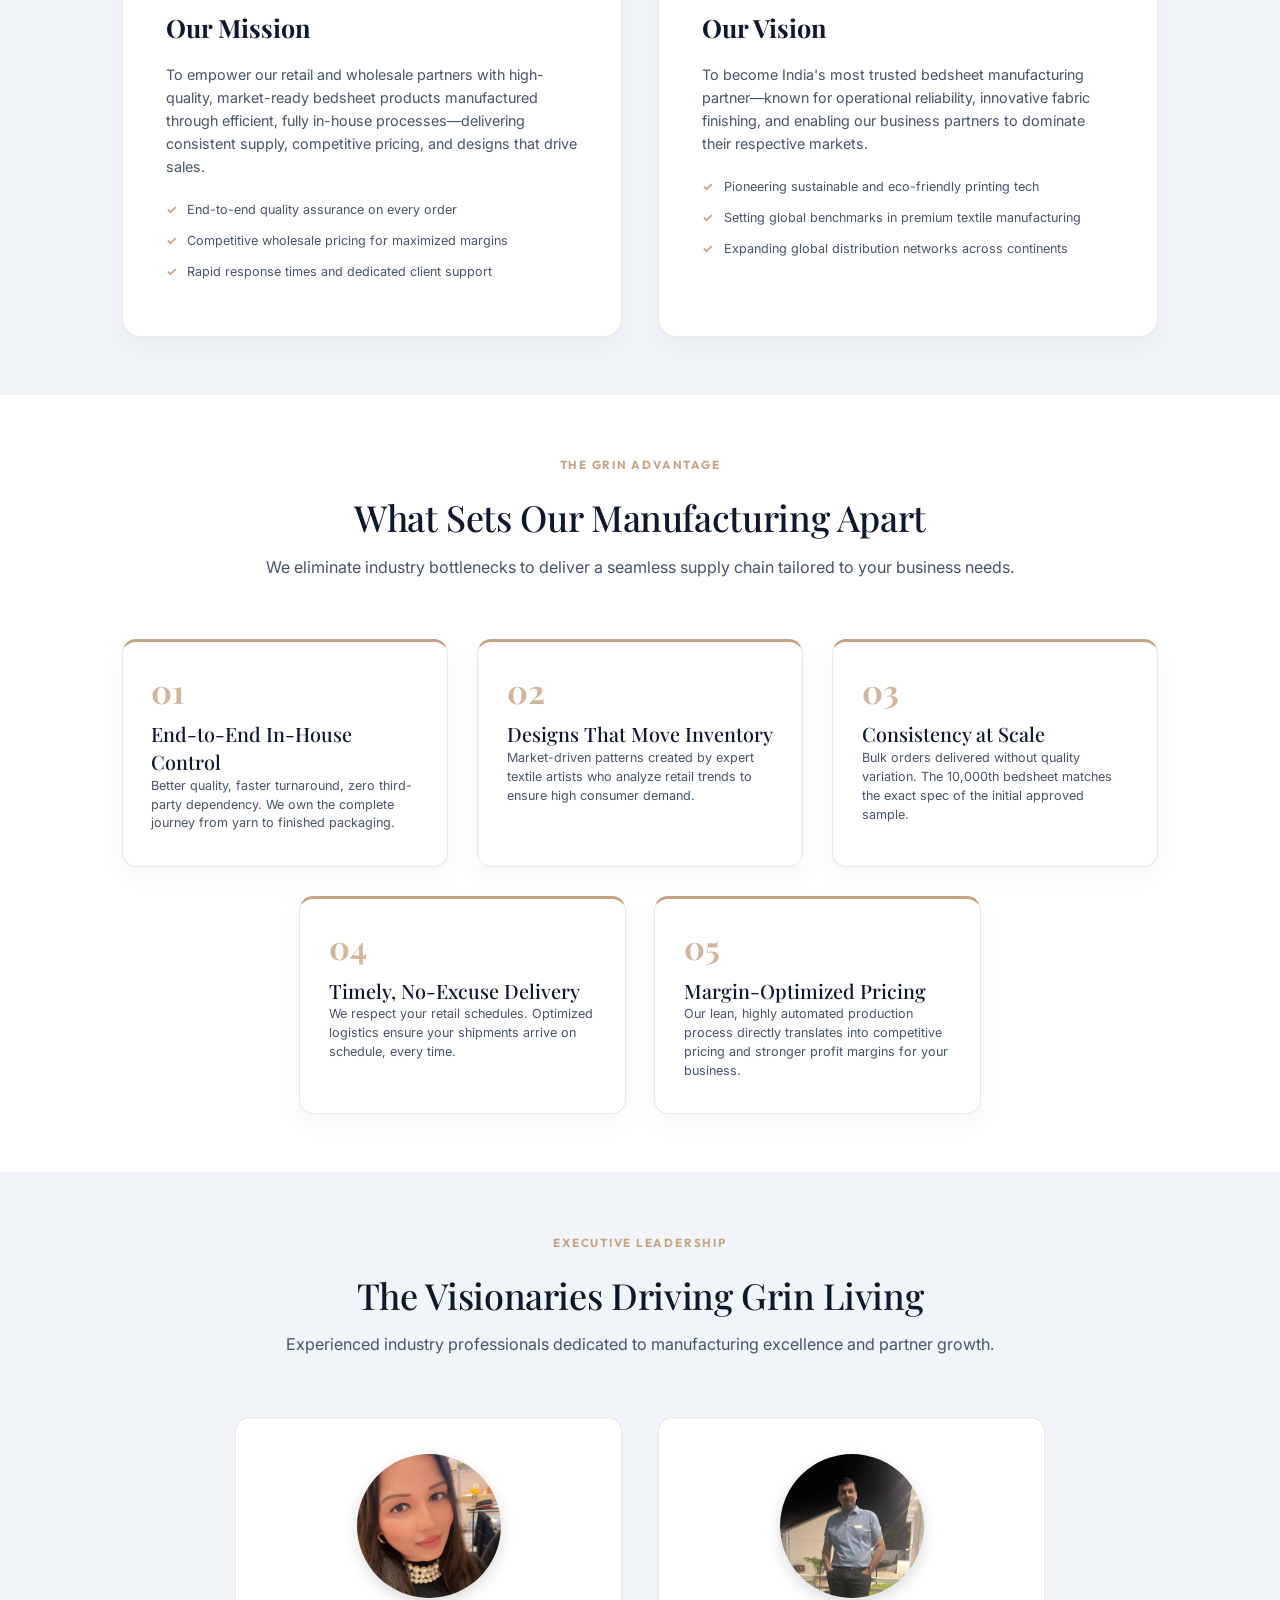
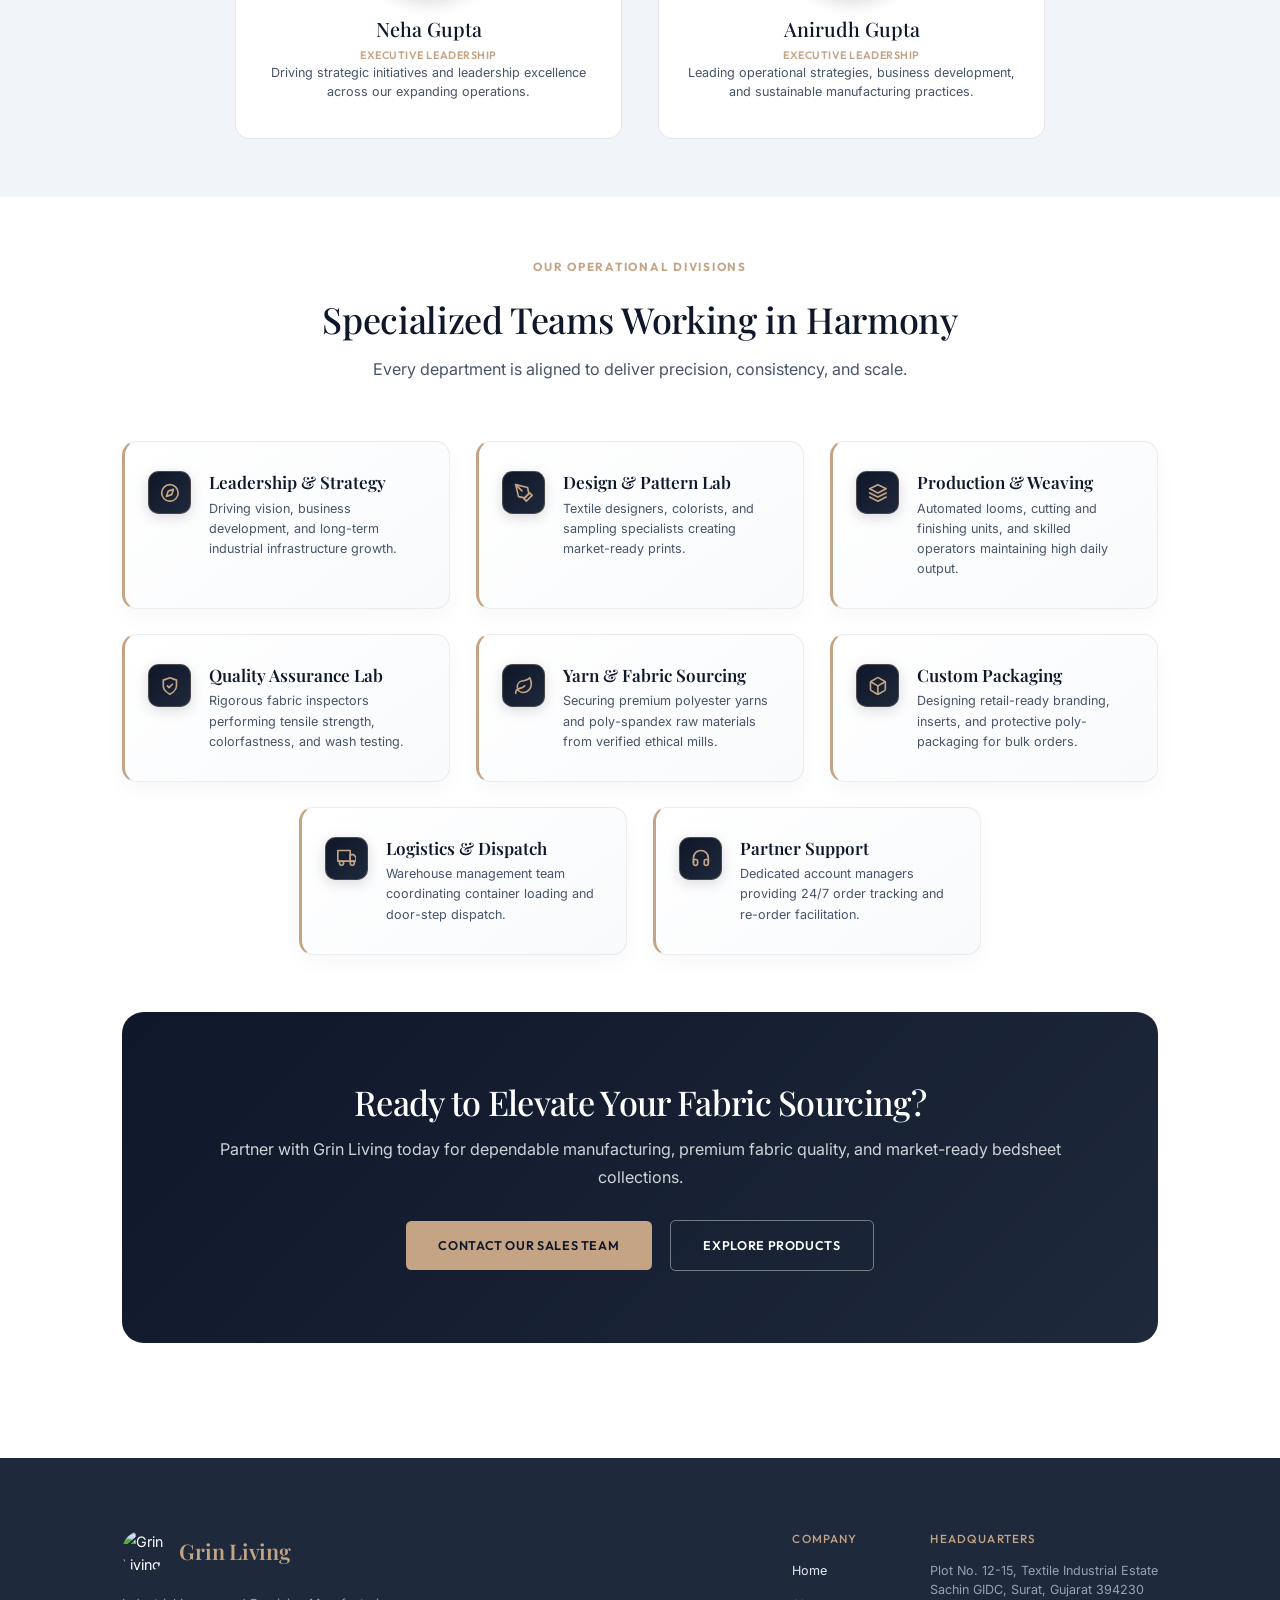
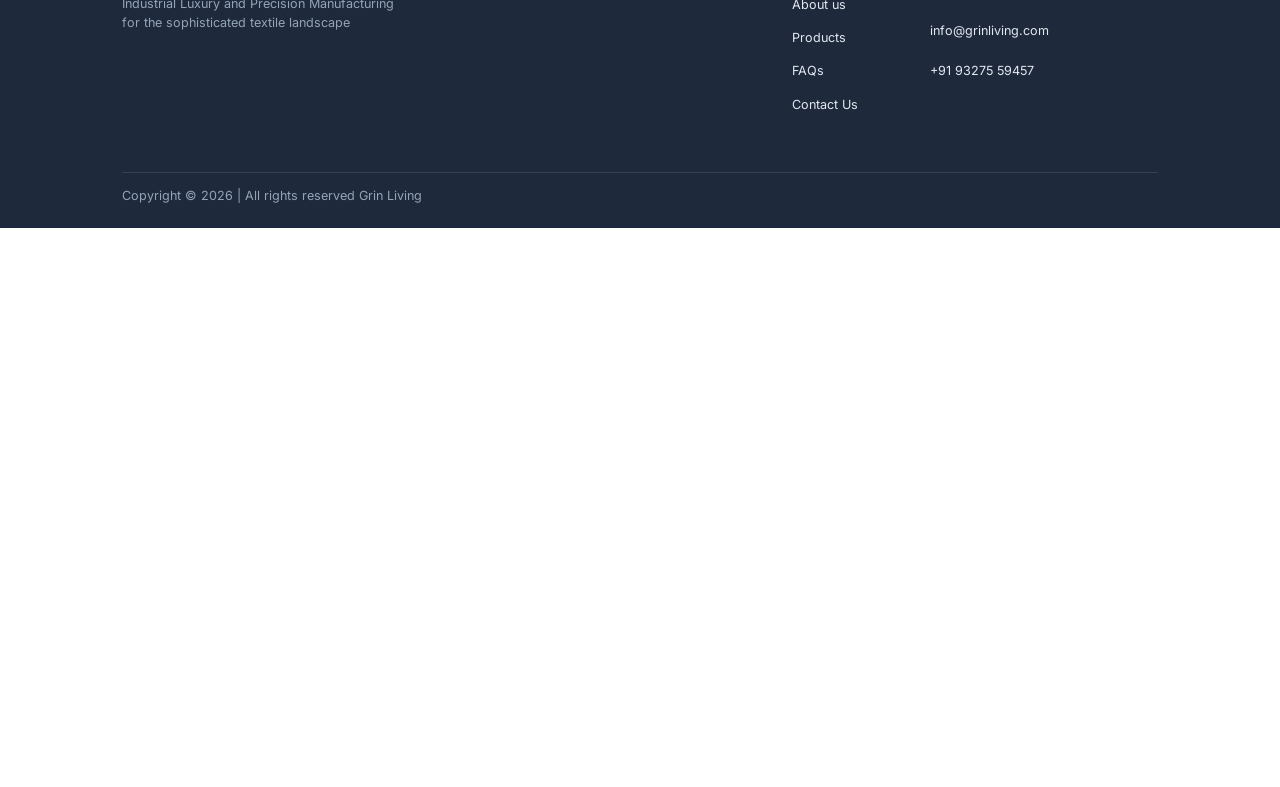
==== commit e866277f: "Update site design, media, product catalogue and mobile layout - Home: factory-tour hero video with " ====
--- a/about-us.html
+++ b/about-us.html
@@ -1,28 +1,25 @@
 <!DOCTYPE html>
 <html lang="en">
+
 <head>
   <meta charset="UTF-8">
   <meta name="viewport" content="width=device-width, initial-scale=1.0">
-  <meta http-equiv="Cache-Control" content="no-cache, no-store, must-revalidate">
-  <meta http-equiv="Pragma" content="no-cache">
-  <meta http-equiv="Expires" content="0">
   <title>About Us - Grin Living</title>
-  <meta name="description" content="Learn about Grinliving, a heritage textile and fabric manufacturer based in Surat, combining traditional Indian craftsmanship with modern sustainable textile innovations.">
 
   <link rel="preconnect" href="https://fonts.googleapis.com">
   <link rel="preconnect" href="https://fonts.gstatic.com" crossorigin>
-  <link href="https://fonts.googleapis.com/css2?family=Inter:wght@400;500;600&family=Outfit:wght@400;500;600;700&family=Playfair+Display:ital,wght@0,400;0,500;0,600;0,700;1,400;1,500;1,600;1,700&display=swap" rel="preload" as="style" onload="this.onload=null;this.rel='stylesheet'">
-  <noscript><link rel="stylesheet" href="https://fonts.googleapis.com/css2?family=Inter:wght@400;500;600&family=Outfit:wght@400;500;600;700&family=Playfair+Display:ital,wght@0,400;0,500;0,600;0,700;1,400;1,500;1,600;1,700&display=swap"></noscript>
-
-  <link rel="preload" href="style.css?v=2.0.0" as="style">
-  <link rel="stylesheet" href="style.css?v=2.0.0">
+  <link
+    href="https://fonts.googleapis.com/css2?family=Inter:wght@400;500;600&family=Outfit:wght@400;500;600;700&family=Playfair+Display:ital,wght@0,400;0,500;0,600;0,700;1,400;1,500;1,600;1,700&display=swap"
+    rel="stylesheet">
+
+  <link rel="stylesheet" href="style.css">
 
   <style>
     /* Page-Specific Styling for About Us for Cohesive Luxury Aesthetics */
     .about-story-section {
       padding: 96px 0;
     }
-    
+
     .story-grid {
       display: grid;
       grid-template-columns: 1fr 1fr;
@@ -98,13 +95,62 @@
       font-size: 24px;
       color: var(--heritage-gold);
       font-weight: 600;
+      line-height: 1.2;
+    }
+
+    /* Short gold rule between the title and the stages */
+    .story-badge-number::after {
+      content: '';
+      display: block;
+      width: 32px;
+      height: 2px;
+      margin: 10px 0 10px;
+      background-color: var(--heritage-gold);
+      opacity: 0.7;
     }
 
     .story-badge-label {
-      font-size: 12px;
-      letter-spacing: 0.05em;
+      font-size: 11px;
+      letter-spacing: 0.08em;
+      line-height: 1.8;
       text-transform: uppercase;
-      opacity: 0.85;
+      opacity: 0.9;
+    }
+
+    .story-badge-label span {
+      display: block;
+      white-space: nowrap;
+    }
+
+    .story-badge-label i {
+      font-style: normal;
+      color: var(--heritage-gold);
+      margin: 0 4px;
+    }
+
+    @media (max-width: 480px) {
+      .story-badge {
+        left: 16px;
+        bottom: 16px;
+        padding: 14px 18px;
+      }
+
+      .story-badge-number {
+        font-size: 20px;
+      }
+
+      .story-badge {
+        right: 16px;
+      }
+
+      .story-badge-label {
+        font-size: 10px;
+        letter-spacing: 0.06em;
+      }
+
+      .story-badge-label span {
+        white-space: normal;
+      }
     }
 
     /* Stats Counter Bar */
@@ -290,6 +336,13 @@
       justify-content: center;
       margin: 0 auto 20px auto;
       box-shadow: 0 6px 16px rgba(15, 23, 42, 0.15);
+    }
+
+    .leader-photo {
+      object-fit: cover;
+      object-position: top;
+      padding: 0;
+      background: none;
     }
 
     .leader-role {
@@ -425,23 +478,30 @@
     }
 
     @media (max-width: 1024px) {
-      .story-grid, .mv-grid {
+
+      .story-grid,
+      .mv-grid {
         grid-template-columns: 1fr;
       }
+
       .stats-grid {
         grid-template-columns: repeat(2, 1fr);
       }
+
       .leadership-grid-modern {
         grid-template-columns: repeat(2, 1fr);
       }
+
       .pillars-grid .pillar-card {
         flex: 0 0 calc((100% - 32px) / 2);
         max-width: calc((100% - 32px) / 2);
       }
+
       .dept-card {
         flex: 0 0 calc((100% - 28px) / 2);
         max-width: calc((100% - 28px) / 2);
       }
+
       .stat-item {
         border-right: none;
         border-bottom: 1px solid rgba(255, 255, 255, 0.1);
@@ -450,52 +510,57 @@
     }
 
     @media (max-width: 640px) {
-      .stats-grid, .leadership-grid-modern {
+
+      .stats-grid,
+      .leadership-grid-modern {
         grid-template-columns: 1fr;
       }
-      .pillars-grid .pillar-card, .dept-card {
+
+      .pillars-grid .pillar-card,
+      .dept-card {
         flex: 0 0 100%;
         max-width: 100%;
       }
+
       .cta-button-outline {
         margin-left: 0;
         margin-top: 16px;
       }
     }
   </style>
-  <link rel="preload" as="image" href="Images/hero_our_teams.webp">
 </head>
+
 <body>
 
   <!-- Navbar -->
   <div class="navbar-wrapper">
     <header class="navbar container">
-    <a href="./" class="logo" style="text-decoration: none; color: inherit;">
-        <img src="Images/logo.webp" alt="Grin Living Logo" class="logo-img">
+      <a href="index.html" class="logo" style="text-decoration: none; color: inherit;">
+        <img src="Images/logo.png" alt="Grin Living Logo" class="logo-img">
         <span class="logo-text">Grin Living</span>
       </a>
-    <button class="mobile-menu-toggle" aria-label="Toggle navigation">
-      <svg fill="none" stroke="currentColor" viewBox="0 0 24 24"><path stroke-linecap="round" stroke-linejoin="round" stroke-width="2" d="M4 6h16M4 12h16m-7 6h7"></path></svg>
-    </button>
-    <nav class="nav-links">
-      <a href="./">Home</a>
-      <a href="about-us" class="active">About us</a>
-      <a href="products">Products</a>
-      <a href="blog">BLOG</a>
-      <a href="faqs">FAQs</a>
-      <a href="contact-us">Contact Us</a>
-    </nav>
-  </header>
+      <button class="mobile-menu-toggle" aria-label="Toggle navigation" aria-expanded="false">
+        <svg fill="none" stroke="currentColor" viewBox="0 0 24 24"><path stroke-linecap="round" stroke-linejoin="round" stroke-width="2" d="M4 6h16M4 12h16m-7 6h7"></path></svg>
+      </button>
+      <nav class="nav-links">
+        <a href="index.html">Home</a>
+        <a href="about-us.html" class="active">About us</a>
+        <a href="products.html">Products</a>
+        <a href="faqs.html">FAQs</a>
+        <a href="contact-us.html">Contact Us</a>
+      </nav>
+    </header>
   </div>
 
   <!-- Page Header / Hero Banner -->
-  <section class="hero-image-bg" style="background-image: url('Images/hero_about_us.webp');">
-       <div class="container inner-hero">
+  <section class="hero-image-bg" style="background-image: url('Images/hero_about_us.jpeg');">
+    <div class="container inner-hero">
       <div class="text-center">
         <span class="label-md text-heritage-gold">ABOUT GRIN LIVING</span>
-        <h1 class="display-lg text-pure-white mt-16">Crafting Quality. Powering B2B Growth.</h1>
+        <h1 class="display-lg text-pure-white mt-16">Crafting Quality. Powering Textile Excellence.</h1>
         <p class="body-lg text-pure-white opacity-80 mt-24 max-w-700 mx-auto">
-          Driven by precision engineering and market design, Grin Living manufactures premium textiles and fabrics that empower retail and wholesale partners worldwide.
+          Driven by precision engineering and market design, Grin Living manufactures premium bedsheets that empower
+          retail and wholesale partners worldwide.
         </p>
       </div>
     </div>
@@ -511,20 +576,28 @@
             <span class="story-tag">OUR HERITAGE & VISION</span>
             <h2 class="story-heading">Precision Manufacturing.<br>Reliable Partnerships.</h2>
             <p class="story-lead">
-              At Grin Living, we don't just manufacture fabrics — we build market-ready textile solutions engineered for commercial success.
+              At Grin Living, we don't just manufacture bedsheets — we build market-ready textile solutions engineered
+              for commercial success.
             </p>
             <p class="story-body">
-              With a fully integrated, state-of-the-art facility in Surat, Gujarat, we manage every step of the manufacturing journey in-house — from yarn sourcing and high-definition digital printing to precision stitching and retail-ready packaging. 
+              With a fully integrated, state-of-the-art facility in Surat, Gujarat, we manage every step of the
+              manufacturing journey in-house — from yarn sourcing and high-definition digital printing to precision
+              cutting, finishing, and retail-ready packaging.
             </p>
             <p class="story-body mt-16">
-              Our philosophy is straightforward: provide our B2B partners with consistent product quality, predictable supply timelines, and market-tested designs that yield high inventory turnover and superior profit margins.
+              Our philosophy is straightforward: provide our wholesale and distribution partners with consistent product quality, predictable
+              supply timelines, and market-tested designs that yield high inventory turnover and superior profit
+              margins.
             </p>
           </div>
           <div class="story-image-wrapper">
-            <img src="Images/hero_our_teams.webp" alt="Grin Living Factory Workshop" fetchpriority="high">
+            <img src="Images/hero_our_teams.jpeg" alt="Grin Living Factory Workshop">
             <div class="story-badge">
               <div class="story-badge-number">100% In-House</div>
-              <div class="story-badge-label">Design, Weaving & Packaging Control</div>
+              <div class="story-badge-label">
+                <span>Design <i>·</i> Circular Knitting <i>·</i> Digital Printing</span>
+                <span>Weaving <i>·</i> Packaging</span>
+              </div>
             </div>
           </div>
         </div>
@@ -541,7 +614,7 @@
           </div>
           <div class="stat-item">
             <div class="stat-number">500+</div>
-            <div class="stat-label">Active B2B Retail Partners</div>
+            <div class="stat-label">Active Retail &amp; Wholesale Partners</div>
           </div>
           <div class="stat-item">
             <div class="stat-number">99.8%</div>
@@ -569,7 +642,8 @@
             <div class="mv-icon-badge">M</div>
             <h3 class="mv-title">Our Mission</h3>
             <p class="body-md text-charcoal">
-              To empower B2B partners with high-quality, market-ready textile and fabric products manufactured through efficient, fully in-house processes—delivering consistent supply, competitive pricing, and designs that drive sales.
+              To empower our retail and wholesale partners with high-quality, market-ready bedsheet products manufactured through efficient,
+              fully in-house processes—delivering consistent supply, competitive pricing, and designs that drive sales.
             </p>
             <ul class="mv-list">
               <li>End-to-end quality assurance on every order</li>
@@ -583,11 +657,12 @@
             <div class="mv-icon-badge">V</div>
             <h3 class="mv-title">Our Vision</h3>
             <p class="body-md text-charcoal">
-              To become India's most trusted textile and fabric manufacturing partner—known for operational reliability, innovative fabric finishing, and enabling our business partners to dominate their respective markets.
+              To become India's most trusted bedsheet manufacturing partner—known for operational reliability,
+              innovative fabric finishing, and enabling our business partners to dominate their respective markets.
             </p>
             <ul class="mv-list">
               <li>Pioneering sustainable and eco-friendly printing tech</li>
-              <li>Setting global benchmarks in B2B textile manufacturing</li>
+              <li>Setting global benchmarks in premium textile manufacturing</li>
               <li>Expanding global distribution networks across continents</li>
             </ul>
           </div>
@@ -610,41 +685,46 @@
           <!-- Pillar 1 -->
           <div class="pillar-card">
             <div class="pillar-number">01</div>
-            <h3 class="headline-sm">End-to-End In-House Control</h3>
+            <h4 class="headline-sm">End-to-End In-House Control</h4>
             <p class="body-sm text-charcoal mt-12">
-              Better quality, faster turnaround, zero third-party dependency. We own the complete journey from yarn to finished packaging.
+              Better quality, faster turnaround, zero third-party dependency. We own the complete journey from yarn to
+              finished packaging.
             </p>
           </div>
           <!-- Pillar 2 -->
           <div class="pillar-card">
             <div class="pillar-number">02</div>
-            <h3 class="headline-sm">Designs That Move Inventory</h3>
+            <h4 class="headline-sm">Designs That Move Inventory</h4>
             <p class="body-sm text-charcoal mt-12">
-              Market-driven patterns created by expert textile artists who analyze retail trends to ensure high consumer demand.
+              Market-driven patterns created by expert textile artists who analyze retail trends to ensure high consumer
+              demand.
             </p>
           </div>
           <!-- Pillar 3 -->
           <div class="pillar-card">
             <div class="pillar-number">03</div>
-            <h3 class="headline-sm">Consistency at Scale</h3>
+            <h4 class="headline-sm">Consistency at Scale</h4>
             <p class="body-sm text-charcoal mt-12">
-              Bulk orders delivered without quality variation. The 10,000th piece of fabric matches the exact spec of the initial approved sample.
+              Bulk orders delivered without quality variation. The 10,000th bedsheet matches the exact spec of the
+              initial approved sample.
             </p>
           </div>
           <!-- Pillar 4 -->
           <div class="pillar-card">
             <div class="pillar-number">04</div>
-            <h3 class="headline-sm">Timely, No-Excuse Delivery</h3>
+            <h4 class="headline-sm">Timely, No-Excuse Delivery</h4>
             <p class="body-sm text-charcoal mt-12">
-              We respect your retail schedules. Optimized logistics ensure your shipments arrive on schedule, every time.
+              We respect your retail schedules. Optimized logistics ensure your shipments arrive on schedule, every
+              time.
             </p>
           </div>
           <!-- Pillar 5 -->
           <div class="pillar-card">
             <div class="pillar-number">05</div>
-            <h3 class="headline-sm">Margin-Optimized Pricing</h3>
+            <h4 class="headline-sm">Margin-Optimized Pricing</h4>
             <p class="body-sm text-charcoal mt-12">
-              Our lean, highly automated production process directly translates into competitive pricing and stronger profit margins for your business.
+              Our lean, highly automated production process directly translates into competitive pricing and stronger
+              profit margins for your business.
             </p>
           </div>
         </div>
@@ -665,18 +745,20 @@
         <div class="leadership-grid-modern">
           <!-- Leader 1 -->
           <div class="leader-card-modern">
-            <img src="Images/neha-gupta.jpeg" alt="Neha Gupta" class="leader-avatar-circle" style="object-fit: cover; object-position: top; padding: 0; background: none;">
-            <h3 class="headline-sm">Neha Gupta</h3>
+            <img src="Images/neha-gupta.jpeg" alt="Neha Gupta" class="leader-avatar-circle leader-photo">
+            <h4 class="headline-sm">Neha Gupta</h4>
             <div class="leader-role">Executive Leadership</div>
-            <p class="body-sm text-charcoal mt-12">Driving strategic initiatives and leadership excellence across our expanding operations.</p>
-          </div>
-
-          <!-- Leader 6 -->
+            <p class="body-sm text-charcoal mt-12">Driving strategic initiatives and leadership excellence across our
+              expanding operations.</p>
+          </div>
+
+          <!-- Leader 2 -->
           <div class="leader-card-modern">
-            <img src="Images/anirudh-gupta.webp" alt="Anirudh Gupta" class="leader-avatar-circle" style="object-fit: cover; object-position: top; padding: 0; background: none;">
-            <h3 class="headline-sm">Anirudh Gupta</h3>
+            <img src="Images/anirudh-gupta.webp" alt="Anirudh Gupta" class="leader-avatar-circle leader-photo">
+            <h4 class="headline-sm">Anirudh Gupta</h4>
             <div class="leader-role">Executive Leadership</div>
-            <p class="body-sm text-charcoal mt-12">Leading operational strategies, business development, and sustainable manufacturing practices.</p>
+            <p class="body-sm text-charcoal mt-12">Leading operational strategies, business development, and
+              sustainable manufacturing practices.</p>
           </div>
         </div>
       </div>
@@ -697,102 +779,153 @@
           <!-- 01. Leadership & Strategy -->
           <div class="dept-card">
             <div class="dept-icon">
-              <svg width="22" height="22" viewBox="0 0 24 24" fill="none" stroke="currentColor" stroke-width="2" stroke-linecap="round" stroke-linejoin="round"><circle cx="12" cy="12" r="10"></circle><polygon points="16.24 7.76 14.12 14.12 7.76 16.24 9.88 9.88 16.24 7.76"></polygon></svg>
+              <svg width="22" height="22" viewBox="0 0 24 24" fill="none" stroke="currentColor" stroke-width="2"
+                stroke-linecap="round" stroke-linejoin="round">
+                <circle cx="12" cy="12" r="10"></circle>
+                <polygon points="16.24 7.76 14.12 14.12 7.76 16.24 9.88 9.88 16.24 7.76"></polygon>
+              </svg>
             </div>
             <div>
-              <h3 class="headline-sm">Leadership & Strategy</h3>
-              <p class="body-sm text-charcoal mt-4">Driving vision, business development, and long-term industrial infrastructure growth.</p>
+              <h4 class="headline-sm">Leadership & Strategy</h4>
+              <p class="body-sm text-charcoal mt-4">Driving vision, business development, and long-term industrial
+                infrastructure growth.</p>
             </div>
           </div>
 
           <!-- 02. Design & Pattern Lab -->
           <div class="dept-card">
             <div class="dept-icon">
-              <svg width="22" height="22" viewBox="0 0 24 24" fill="none" stroke="currentColor" stroke-width="2" stroke-linecap="round" stroke-linejoin="round"><path d="M12 19l7-7 3 3-7 7-3-3z"></path><path d="M18 13l-1.5-7.5L2 2l3.5 14.5L13 18l5-5z"></path><path d="M2 2l7.586 7.586"></path></svg>
+              <svg width="22" height="22" viewBox="0 0 24 24" fill="none" stroke="currentColor" stroke-width="2"
+                stroke-linecap="round" stroke-linejoin="round">
+                <path d="M12 19l7-7 3 3-7 7-3-3z"></path>
+                <path d="M18 13l-1.5-7.5L2 2l3.5 14.5L13 18l5-5z"></path>
+                <path d="M2 2l7.586 7.586"></path>
+              </svg>
             </div>
             <div>
-              <h3 class="headline-sm">Design & Pattern Lab</h3>
-              <p class="body-sm text-charcoal mt-4">Textile designers, colorists, and sampling specialists creating market-ready prints.</p>
+              <h4 class="headline-sm">Design & Pattern Lab</h4>
+              <p class="body-sm text-charcoal mt-4">Textile designers, colorists, and sampling specialists creating
+                market-ready prints.</p>
             </div>
           </div>
 
           <!-- 03. Production & Weaving -->
           <div class="dept-card">
             <div class="dept-icon">
-              <svg width="22" height="22" viewBox="0 0 24 24" fill="none" stroke="currentColor" stroke-width="2" stroke-linecap="round" stroke-linejoin="round"><polygon points="12 2 2 7 12 12 22 7 12 2"></polygon><polyline points="2 12 12 17 22 12"></polyline><polyline points="2 17 12 22 22 17"></polyline></svg>
+              <svg width="22" height="22" viewBox="0 0 24 24" fill="none" stroke="currentColor" stroke-width="2"
+                stroke-linecap="round" stroke-linejoin="round">
+                <polygon points="12 2 2 7 12 12 22 7 12 2"></polygon>
+                <polyline points="2 12 12 17 22 12"></polyline>
+                <polyline points="2 17 12 22 22 17"></polyline>
+              </svg>
             </div>
             <div>
-              <h3 class="headline-sm">Production & Weaving</h3>
-              <p class="body-sm text-charcoal mt-4">Automated looms, stitching units, and finishing operators maintaining high daily output.</p>
+              <h4 class="headline-sm">Production & Weaving</h4>
+              <p class="body-sm text-charcoal mt-4">Automated looms, cutting and finishing units, and skilled operators
+                maintaining high daily output.</p>
             </div>
           </div>
 
           <!-- 04. Quality Assurance Lab -->
           <div class="dept-card">
             <div class="dept-icon">
-              <svg width="22" height="22" viewBox="0 0 24 24" fill="none" stroke="currentColor" stroke-width="2" stroke-linecap="round" stroke-linejoin="round"><path d="M12 22s8-4 8-10V5l-8-3-8 3v7c0 6 8 10 8 10z"></path><polyline points="9 12 11 14 15 10"></polyline></svg>
+              <svg width="22" height="22" viewBox="0 0 24 24" fill="none" stroke="currentColor" stroke-width="2"
+                stroke-linecap="round" stroke-linejoin="round">
+                <path d="M12 22s8-4 8-10V5l-8-3-8 3v7c0 6 8 10 8 10z"></path>
+                <polyline points="9 12 11 14 15 10"></polyline>
+              </svg>
             </div>
             <div>
-              <h3 class="headline-sm">Quality Assurance Lab</h3>
-              <p class="body-sm text-charcoal mt-4">Rigorous fabric inspectors performing tensile strength, colorfastness, and wash testing.</p>
+              <h4 class="headline-sm">Quality Assurance Lab</h4>
+              <p class="body-sm text-charcoal mt-4">Rigorous fabric inspectors performing tensile strength,
+                colorfastness, and wash testing.</p>
             </div>
           </div>
 
           <!-- 05. Yarn & Fabric Sourcing -->
           <div class="dept-card">
             <div class="dept-icon">
-              <svg width="22" height="22" viewBox="0 0 24 24" fill="none" stroke="currentColor" stroke-width="2" stroke-linecap="round" stroke-linejoin="round"><circle cx="6" cy="6" r="3"></circle><circle cx="6" cy="18" r="3"></circle><line x1="20" y1="4" x2="8.12" y2="15.88"></line><line x1="14.47" y1="14.48" x2="20" y2="20"></line><line x1="8.12" y1="8.12" x2="12" y2="12"></line></svg>
+              <svg width="22" height="22" viewBox="0 0 24 24" fill="none" stroke="currentColor" stroke-width="2"
+                stroke-linecap="round" stroke-linejoin="round">
+                <path d="M11 20A7 7 0 0 1 9.8 6.1C15.5 5 17 4.48 19 2c1 2 2 4.18 2 8 0 5.5-4.78 10-10 10Z"></path>
+                <path d="M2 21c0-3 1.85-5.36 5.08-6C9.5 14.52 12 13 13 12"></path>
+              </svg>
             </div>
             <div>
-              <h3 class="headline-sm">Yarn & Fabric Sourcing</h3>
-              <p class="body-sm text-charcoal mt-4">Securing premium cotton and poly-spandex raw materials from verified ethical mills.</p>
+              <h4 class="headline-sm">Yarn & Fabric Sourcing</h4>
+              <p class="body-sm text-charcoal mt-4">Securing premium polyester yarns and poly-spandex raw materials from verified
+                ethical mills.</p>
             </div>
           </div>
 
           <!-- 06. Custom Packaging -->
           <div class="dept-card">
             <div class="dept-icon">
-              <svg width="22" height="22" viewBox="0 0 24 24" fill="none" stroke="currentColor" stroke-width="2" stroke-linecap="round" stroke-linejoin="round"><path d="M21 16V8a2 2 0 0 0-1-1.73l-7-4a2 2 0 0 0-2 0l-7 4A2 2 0 0 0 3 8v8a2 2 0 0 0 1 1.73l7 4a2 2 0 0 0 2 0l7-4A2 2 0 0 0 21 16z"></path><polyline points="3.27 6.96 12 12.01 20.73 6.96"></polyline><line x1="12" y1="22.08" x2="12" y2="12"></line></svg>
+              <svg width="22" height="22" viewBox="0 0 24 24" fill="none" stroke="currentColor" stroke-width="2"
+                stroke-linecap="round" stroke-linejoin="round">
+                <path
+                  d="M21 16V8a2 2 0 0 0-1-1.73l-7-4a2 2 0 0 0-2 0l-7 4A2 2 0 0 0 3 8v8a2 2 0 0 0 1 1.73l7 4a2 2 0 0 0 2 0l7-4A2 2 0 0 0 21 16z">
+                </path>
+                <polyline points="3.27 6.96 12 12.01 20.73 6.96"></polyline>
+                <line x1="12" y1="22.08" x2="12" y2="12"></line>
+              </svg>
             </div>
             <div>
-              <h3 class="headline-sm">Custom Packaging</h3>
-              <p class="body-sm text-charcoal mt-4">Designing retail-ready branding, inserts, and protective poly-packaging for bulk orders.</p>
+              <h4 class="headline-sm">Custom Packaging</h4>
+              <p class="body-sm text-charcoal mt-4">Designing retail-ready branding, inserts, and protective
+                poly-packaging for bulk orders.</p>
             </div>
           </div>
 
           <!-- 07. Logistics & Dispatch -->
           <div class="dept-card">
             <div class="dept-icon">
-              <svg width="22" height="22" viewBox="0 0 24 24" fill="none" stroke="currentColor" stroke-width="2" stroke-linecap="round" stroke-linejoin="round"><rect x="1" y="3" width="15" height="13"></rect><polygon points="16 8 20 8 23 11 23 16 16 16 16 8"></polygon><circle cx="5.5" cy="18.5" r="2.5"></circle><circle cx="18.5" cy="18.5" r="2.5"></circle></svg>
+              <svg width="22" height="22" viewBox="0 0 24 24" fill="none" stroke="currentColor" stroke-width="2"
+                stroke-linecap="round" stroke-linejoin="round">
+                <rect x="1" y="3" width="15" height="13"></rect>
+                <polygon points="16 8 20 8 23 11 23 16 16 16 16 8"></polygon>
+                <circle cx="5.5" cy="18.5" r="2.5"></circle>
+                <circle cx="18.5" cy="18.5" r="2.5"></circle>
+              </svg>
             </div>
             <div>
-              <h3 class="headline-sm">Logistics & Dispatch</h3>
-              <p class="body-sm text-charcoal mt-4">Warehouse management team coordinating container loading and door-step dispatch.</p>
-            </div>
-          </div>
-
-          <!-- 08. B2B Partner Support -->
+              <h4 class="headline-sm">Logistics & Dispatch</h4>
+              <p class="body-sm text-charcoal mt-4">Warehouse management team coordinating container loading and
+                door-step dispatch.</p>
+            </div>
+          </div>
+
+          <!-- 08. Partner Support -->
           <div class="dept-card">
             <div class="dept-icon">
-              <svg width="22" height="22" viewBox="0 0 24 24" fill="none" stroke="currentColor" stroke-width="2" stroke-linecap="round" stroke-linejoin="round"><path d="M3 18v-6a9 9 0 0 1 18 0v6"></path><path d="M21 19a2 2 0 0 1-2 2h-1a2 2 0 0 1-2-2v-3a2 2 0 0 1 2-2h3zM3 19a2 2 0 0 0 2 2h1a2 2 0 0 0 2-2v-3a2 2 0 0 0-2-2H3z"></path></svg>
+              <svg width="22" height="22" viewBox="0 0 24 24" fill="none" stroke="currentColor" stroke-width="2"
+                stroke-linecap="round" stroke-linejoin="round">
+                <path d="M3 18v-6a9 9 0 0 1 18 0v6"></path>
+                <path
+                  d="M21 19a2 2 0 0 1-2 2h-1a2 2 0 0 1-2-2v-3a2 2 0 0 1 2-2h3zM3 19a2 2 0 0 0 2 2h1a2 2 0 0 0 2-2v-3a2 2 0 0 0-2-2H3z">
+                </path>
+              </svg>
             </div>
             <div>
-              <h3 class="headline-sm">B2B Partner Support</h3>
-              <p class="body-sm text-charcoal mt-4">Dedicated account managers providing 24/7 order tracking and re-order facilitation.</p>
-            </div>
-          </div>
-        </div>
-
-        <!-- B2B CTA Banner -->
+              <h4 class="headline-sm">Partner Support</h4>
+              <p class="body-sm text-charcoal mt-4">Dedicated account managers providing 24/7 order tracking and
+                re-order facilitation.</p>
+            </div>
+          </div>
+        </div>
+
+        <!-- CTA Banner -->
         <div class="about-cta-section">
           <div class="container">
-            <h2 class="display-lg text-pure-white mb-16" style="font-size: 38px;">Ready to Elevate Your Fabric Sourcing?</h2>
+            <h2 class="display-lg text-pure-white mb-16" style="font-size: 38px;">Ready to Elevate Your Fabric Sourcing?
+            </h2>
             <p class="body-lg text-pure-white opacity-80 max-w-700 mx-auto mb-32">
-              Partner with Grin Living today for dependable manufacturing, premium fabric quality, and market-ready textile collections.
+              Partner with Grin Living today for dependable manufacturing, premium fabric quality, and market-ready
+              bedsheet collections.
             </p>
             <div>
-              <a href="contact-us" class="cta-button-gold">Contact B2B Sales</a>
-              <a href="products" class="cta-button-outline">Explore Products</a>
+              <a href="contact-us.html" class="cta-button-gold">Contact Our Sales Team</a>
+              <a href="products.html" class="cta-button-outline">Explore Products</a>
             </div>
           </div>
         </div>
@@ -806,31 +939,30 @@
   <footer class="site-footer">
     <div class="container footer-container">
       <div class="footer-brand">
-        <a href="./" class="logo" style="text-decoration: none; color: inherit;">
-        <img src="Images/logo.webp" alt="Grin Living Logo" class="logo-img">
-        <span class="logo-text">Grin Living</span>
-      </a>
+        <a href="index.html" class="logo" style="text-decoration: none; color: inherit;">
+          <img src="Images/logo.png" alt="Grin Living Logo" class="logo-img">
+          <span class="logo-text">Grin Living</span>
+        </a>
         <p class="body-sm text-charcoal footer-desc mt-24">
           Industrial Luxury and Precision Manufacturing for the sophisticated textile landscape
         </p>
       </div>
       <div class="footer-links">
         <div class="link-column">
-          <h3 class="label-lg">COMPANY</h3>
-          <a href="./" class="body-sm">Home</a>
-          <a href="products" class="body-sm">Products</a>
-          <a href="blog" class="body-sm">Blog</a>
-          <a href="about-us" class="body-sm">About us</a>
-          <a href="faqs" class="body-sm">FAQs</a>
-          <a href="contact-us" class="body-sm">Contact us</a>
+          <h4 class="label-lg">COMPANY</h4>
+          <a href="index.html" class="body-sm">Home</a>
+          <a href="about-us.html" class="body-sm">About us</a>
+          <a href="products.html" class="body-sm">Products</a>
+          <a href="faqs.html" class="body-sm">FAQs</a>
+          <a href="contact-us.html" class="body-sm">Contact Us</a>
         </div>
         <div class="link-column">
-          <h3 class="label-lg">HEADQUARTERS</h3>
+          <h4 class="label-lg">HEADQUARTERS</h4>
           <p class="body-sm text-charcoal">
             Plot No. 12-15, Textile Industrial Estate<br>
             Sachin GIDC, Surat, Gujarat 394230
           </p>
-          <a href="mailto:info@grinliving.in" class="body-sm block mt-8">info@grinliving.in</a>
+          <a href="mailto:info@grinliving.com" class="body-sm block mt-8">info@grinliving.com</a>
           <a href="tel:+919327559457" class="body-sm block mt-8">+91 93275 59457</a>
         </div>
       </div>
@@ -844,6 +976,8 @@
     </div>
   </footer>
 
-  <script src="animations.js?v=2.0.0" defer></script>
-<script src="main.js?v=2.0.0" defer></script></body>
-</html>
+  <script src="animations.js"></script>
+  <script src="nav.js"></script>
+</body>
+
+</html>
--- a/style.css
+++ b/style.css
@@ -27,13 +27,6 @@
   padding: 0;
 }
 
-html, body {
-  width: 100%;
-  max-width: 100%;
-  overflow-x: clip;
-  position: relative;
-}
-
 body {
   font-family: var(--font-sans);
   background-color: var(--canvas-white);
@@ -41,6 +34,21 @@
   line-height: 1.6;
   -webkit-font-smoothing: antialiased;
   -moz-osx-font-smoothing: grayscale;
+}
+
+/* Same as live: stop off-screen elements (e.g. the closed mobile menu panel)
+   from making the page scroll sideways. `clip` keeps the sticky navbar working. */
+html, body {
+  max-width: 100%;
+  overflow-x: clip;
+}
+
+/* Scale the whole layout to 90% on desktop so it doesn't feel zoomed in.
+   Covers inline styles too. Phones and tablets keep their full size. */
+@media (min-width: 1025px) {
+  html {
+    zoom: 0.9;
+  }
 }
 
 img {
@@ -163,7 +171,9 @@
   text-transform: uppercase;
 }
 
-.highlight { color: #8A6538; /* Darker gold for accessibility contrast */ }
+.highlight {
+  color: var(--heritage-gold);
+}
 
 /* Layout Utilities */
 .container {
@@ -182,24 +192,6 @@
   backdrop-filter: blur(12px);
   -webkit-backdrop-filter: blur(12px);
   border-bottom: 1px solid rgba(15, 23, 42, 0.05);
-  transition: all 0.3s ease;
-}
-
-.home-navbar {
-  background: transparent;
-  backdrop-filter: none;
-  -webkit-backdrop-filter: none;
-  border-bottom: none;
-  position: fixed;
-  width: 100%;
-}
-
-.home-navbar.scrolled {
-  background: rgba(255, 255, 255, 0.95);
-  backdrop-filter: blur(12px);
-  -webkit-backdrop-filter: blur(12px);
-  border-bottom: none;
-  box-shadow: none;
 }
 
 .navbar {
@@ -326,7 +318,6 @@
     linear-gradient(to bottom, rgba(15, 23, 42, 0.06) 1px, transparent 1px);
   background-size: 64px 64px;
   border-bottom: 1px solid var(--outline-light);
-  padding-bottom: 120px;
 }
 
 /* Hero Section */
@@ -394,6 +385,318 @@
   box-shadow: 0 20px 40px rgba(15, 23, 42, 0.1);
 }
 
+/* Video Hero (home page) */
+.video-hero {
+  position: relative;
+  min-height: 78vh;
+  display: flex;
+  align-items: center;
+  overflow: hidden;
+  background-color: var(--deep-teal);
+}
+
+.video-hero-media {
+  position: absolute;
+  inset: 0;
+  width: 100%;
+  height: 100%;
+  object-fit: cover;
+  object-position: 40% center;
+  z-index: 0;
+}
+
+.video-hero::before {
+  content: '';
+  position: absolute;
+  inset: 0;
+  background: linear-gradient(90deg, rgba(15, 23, 42, 0.85) 0%, rgba(15, 23, 42, 0.55) 60%, rgba(15, 23, 42, 0.35) 100%);
+  z-index: 1;
+}
+
+.video-hero-inner {
+  position: relative;
+  z-index: 2;
+  width: 100%;
+  padding-top: 96px;
+  padding-bottom: 96px;
+}
+
+.video-hero .display-lg {
+  color: var(--pure-white);
+}
+
+.video-hero .hero-text {
+  color: rgba(255, 255, 255, 0.85);
+}
+
+.video-hero .chip {
+  background-color: rgba(255, 255, 255, 0.12);
+  color: var(--pure-white);
+  border-color: rgba(255, 255, 255, 0.25);
+}
+
+.video-hero .btn-primary {
+  background-color: var(--heritage-gold);
+  color: var(--deep-teal);
+}
+
+.video-hero .btn-primary:hover {
+  background-color: var(--pure-white);
+}
+
+.video-toggle {
+  position: absolute;
+  right: 24px;
+  bottom: 24px;
+  z-index: 3;
+  width: 44px;
+  height: 44px;
+  border-radius: 50%;
+  border: 1px solid rgba(255, 255, 255, 0.4);
+  background-color: rgba(255, 255, 255, 0.15);
+  color: var(--pure-white);
+  display: flex;
+  align-items: center;
+  justify-content: center;
+  cursor: pointer;
+  backdrop-filter: blur(6px);
+  transition: background-color 0.2s ease;
+}
+
+.video-toggle:hover {
+  background-color: rgba(255, 255, 255, 0.3);
+}
+
+.video-toggle:focus-visible {
+  outline: 2px solid var(--heritage-gold);
+  outline-offset: 3px;
+}
+
+.video-toggle .icon-play,
+.video-toggle.is-paused .icon-pause {
+  display: none;
+}
+
+.video-toggle.is-paused .icon-play {
+  display: block;
+}
+
+@media (max-width: 768px) {
+  .video-hero {
+    min-height: 72vh;
+    min-height: 72svh;
+    align-items: flex-end;
+  }
+
+  /* Text spans the full width on phones, so darken evenly and more towards the bottom */
+  .video-hero::before {
+    background: linear-gradient(180deg, rgba(15, 23, 42, 0.45) 0%, rgba(15, 23, 42, 0.7) 45%, rgba(15, 23, 42, 0.9) 100%);
+  }
+
+  .video-hero-media {
+    object-position: 35% center;
+  }
+
+  .video-hero-inner {
+    padding-top: 96px;
+    padding-bottom: 72px;
+  }
+
+  .video-hero .display-lg {
+    font-size: 36px;
+    line-height: 1.15;
+  }
+
+  .video-hero .hero-text {
+    font-size: 16px;
+    line-height: 1.6;
+    margin-top: 16px;
+    margin-bottom: 28px;
+  }
+
+  /* Keep the button its natural width instead of stretching edge to edge */
+  .video-hero .hero-actions {
+    align-items: flex-start;
+  }
+
+  .video-hero .btn-primary {
+    padding: 14px 32px;
+  }
+
+  .video-toggle {
+    width: 40px;
+    height: 40px;
+    right: 16px;
+    bottom: 16px;
+  }
+}
+
+@media (max-width: 400px) {
+  .video-hero .display-lg {
+    font-size: 32px;
+  }
+}
+
+/* Production Capabilities (home page) */
+.capabilities-grid {
+  display: grid;
+  grid-template-columns: repeat(12, 1fr);
+  gap: 24px;
+}
+
+.capability-tile {
+  position: relative;
+  grid-column: span 5;
+  height: 440px;
+  border-radius: 16px;
+  overflow: hidden;
+  background-color: var(--deep-teal);
+  box-shadow: 0 16px 40px rgba(15, 23, 42, 0.12);
+}
+
+.capability-tile--wide {
+  grid-column: span 7;
+}
+
+.capability-tile img {
+  width: 100%;
+  height: 100%;
+  object-fit: cover;
+  display: block;
+  transition: transform 0.7s ease;
+}
+
+.capability-tile:hover img {
+  transform: scale(1.05);
+}
+
+.capability-caption {
+  position: absolute;
+  left: 0;
+  right: 0;
+  bottom: 0;
+  padding: 72px 28px 26px;
+  background: linear-gradient(to top, rgba(15, 23, 42, 0.92) 0%, rgba(15, 23, 42, 0.6) 55%, transparent 100%);
+  color: var(--pure-white);
+}
+
+.capability-label {
+  display: inline-block;
+  font-family: var(--font-label);
+  font-size: 12px;
+  font-weight: 600;
+  letter-spacing: 0.12em;
+  text-transform: uppercase;
+  color: var(--heritage-gold);
+  margin-bottom: 6px;
+}
+
+.capability-title {
+  font-family: var(--font-serif);
+  font-size: 24px;
+  font-weight: 500;
+  line-height: 1.25;
+  color: var(--pure-white);
+}
+
+.capability-text {
+  font-family: var(--font-sans);
+  font-size: 15px;
+  line-height: 1.55;
+  color: rgba(255, 255, 255, 0.8);
+  max-width: 460px;
+  max-height: 0;
+  opacity: 0;
+  overflow: hidden;
+  transition: max-height 0.4s ease, opacity 0.4s ease, margin-top 0.4s ease;
+}
+
+.capability-tile:hover .capability-text,
+.capability-tile:focus-within .capability-text {
+  max-height: 100px;
+  opacity: 1;
+  margin-top: 8px;
+}
+
+/* Touch screens have no hover, so always show the description */
+@media (hover: none) {
+  .capability-text {
+    max-height: none;
+    opacity: 1;
+    margin-top: 8px;
+  }
+}
+
+@media (max-width: 1024px) {
+  .capability-tile,
+  .capability-tile--wide {
+    grid-column: span 6;
+    height: 380px;
+  }
+}
+
+/* Phones: mosaic collage — wide tile, two half tiles, wide tile */
+@media (max-width: 768px) {
+  .capabilities .section-header {
+    margin-bottom: 32px;
+  }
+
+  .capabilities .headline-lg {
+    font-size: 30px;
+  }
+
+  .capabilities-grid {
+    grid-template-columns: 1fr 1fr;
+    gap: 12px;
+  }
+
+  .capability-tile,
+  .capability-tile--wide {
+    border-radius: 14px;
+    box-shadow: 0 8px 20px rgba(15, 23, 42, 0.12);
+  }
+
+  .capability-tile--wide {
+    grid-column: span 2;
+    height: 260px;
+  }
+
+  .capability-tile:not(.capability-tile--wide) {
+    grid-column: span 1;
+    height: 230px;
+  }
+
+  .capability-caption {
+    padding: 48px 18px 16px;
+  }
+
+  .capability-title {
+    font-size: 19px;
+  }
+
+  .capability-text {
+    font-size: 13px;
+  }
+
+  /* Half-width tiles: compact caption, title only */
+  .capability-tile:not(.capability-tile--wide) .capability-caption {
+    padding: 40px 12px 12px;
+  }
+
+  .capability-tile:not(.capability-tile--wide) .capability-label {
+    font-size: 10px;
+    margin-bottom: 2px;
+  }
+
+  .capability-tile:not(.capability-tile--wide) .capability-title {
+    font-size: 15px;
+  }
+
+  .capability-tile:not(.capability-tile--wide) .capability-text {
+    display: none;
+  }
+}
+
 /* Cards & Grids */
 .card {
   background: linear-gradient(145deg, #ffffff, #fafafa);
@@ -436,8 +739,7 @@
 
 .product-img {
   width: 100%;
-  aspect-ratio: 1 / 1.1;
-  height: auto;
+  height: 240px;
   object-fit: cover;
   border-bottom: 1px solid rgba(15, 23, 42, 0.05);
   transition: transform 0.6s cubic-bezier(0.25, 0.46, 0.45, 0.94);
@@ -626,13 +928,14 @@
     flex-direction: column;
   }
 
+  /* Mobile menu: hamburger button opens a slide-in panel (see nav.js) */
   .mobile-menu-toggle {
     display: block;
     margin-left: auto;
     position: relative;
     z-index: 1001;
   }
-  
+
   .navbar {
     position: relative;
     flex-wrap: nowrap;
@@ -677,34 +980,12 @@
     font-size: 40px;
     line-height: 1.2;
   }
-  
-  .hero-image-offset {
-    top: 12px;
-    right: 0;
-    bottom: -12px;
-    left: 12px;
-  }
-  
-  .features-grid-3, .testimonials-grid {
+  .features-grid-3, .product-grid, .testimonials-grid {
     grid-template-columns: 1fr;
-  }
-
-  .product-grid {
-    grid-template-columns: repeat(2, 1fr);
-    gap: 16px;
   }
   
   .hero-actions {
     flex-direction: column;
-  }
-
-  .footer-container {
-    gap: 40px;
-  }
-
-  .footer-links {
-    flex-direction: column;
-    gap: 32px;
   }
 }
 
@@ -890,6 +1171,61 @@
   stroke-linejoin: round;
 }
 
+/* Phones: compact list rows — icon badge on the left, text on the right */
+@media (max-width: 768px) {
+  .why-partner .icon-cards-grid {
+    margin-top: 32px;
+    gap: 12px;
+  }
+
+  .icon-card {
+    max-width: none;
+    display: grid;
+    grid-template-columns: 48px 1fr;
+    column-gap: 16px;
+    align-items: start;
+    text-align: left;
+    padding: 18px 18px 18px 16px;
+    border-top: none;
+    border-left: 3px solid var(--heritage-gold);
+    border-radius: 12px;
+  }
+
+  .icon-card:hover {
+    transform: none;
+  }
+
+  .icon-card .icon-wrapper {
+    grid-row: span 2;
+    width: 48px;
+    height: 48px;
+    margin: 0;
+    border-radius: 50%;
+    background-color: rgba(114, 130, 113, 0.12);
+    display: flex;
+    align-items: center;
+    justify-content: center;
+  }
+
+  .icon-card svg {
+    width: 24px;
+    height: 24px;
+    stroke-width: 1.6;
+  }
+
+  .icon-card .headline-sm {
+    font-size: 17px;
+    line-height: 1.3;
+    margin-top: 2px;
+  }
+
+  .icon-card .body-sm {
+    margin-top: 4px;
+    font-size: 13.5px;
+    line-height: 1.5;
+  }
+}
+
 /* Timeline Styles */
 .timeline { position: relative; max-width: 900px; margin: 0 auto; padding: 40px 0; }
 .timeline::after { content: ''; position: absolute; width: 2px; background-color: #cbd5e1; top: 60px; bottom: 60px; left: 50%; margin-left: -1px; }
@@ -957,7 +1293,7 @@
 .collage-item-text { position: absolute; bottom: 0; left: 0; right: 0; padding: 40px 24px 24px; background: linear-gradient(to top, rgba(0,0,0,0.8), transparent); color: white; font-family: var(--font-headline); font-size: 22px; font-weight: 500; }
 .collage-tall { grid-row: span 2; }
 @media (max-width: 900px) { .product-collage-grid { grid-template-columns: 1fr 1fr; grid-template-rows: auto; } .collage-tall { grid-row: auto; height: 260px; } .collage-item:not(.collage-tall) { height: 200px; } }
-@media (max-width: 600px) { .product-collage-grid { grid-template-columns: repeat(2, 1fr); gap: 12px; } .collage-tall { height: 200px; } .collage-item:not(.collage-tall) { height: 160px; } }
+@media (max-width: 600px) { .product-collage-grid { grid-template-columns: 1fr; } }
 
 /* Scroll Animations */
 .animate-hidden { opacity: 0; transform: translateY(40px); transition: opacity 0.8s cubic-bezier(0.16, 1, 0.3, 1), transform 0.8s cubic-bezier(0.16, 1, 0.3, 1); will-change: opacity, transform; }
@@ -971,55 +1307,3 @@
 .testimonial-author { border-top: 1px solid var(--surface-container); padding-top: 16px; margin-top: auto; }
 .author-name { color: var(--deep-teal); font-family: var(--font-headline); font-size: 16px; font-weight: 600; }
 .author-role { font-size: 14px; opacity: 0.8; margin-top: 4px; }
-
-/* Highlighted link styling for blog content */
-.blog-detail-content a {
-  color: #2563eb !important;
-  text-decoration: underline !important;
-  text-underline-offset: 4px;
-  font-weight: 600;
-  background-color: rgba(37, 99, 235, 0.08);
-  padding: 2px 6px;
-  border-radius: 4px;
-  transition: all 0.2s ease;
-  box-decoration-break: clone;
-  -webkit-box-decoration-break: clone;
-}
-.blog-detail-content a:hover {
-  color: #1d4ed8 !important;
-  background-color: rgba(37, 99, 235, 0.16);
-  text-decoration: none !important;
-}
-.blog-detail-content a:has(img) {
-  background-color: transparent !important;
-  padding: 0 !important;
-  text-decoration: none !important;
-}
-
-/* Standardized, fixed-height cover image for Blog Detail Page across all laptop & screen sizes */
-.blog-detail-image {
-  width: 100%;
-  height: 460px !important;
-  object-fit: cover;
-  object-position: center;
-  border-radius: 24px;
-  box-shadow: 0 15px 35px rgba(0, 0, 0, 0.08);
-  margin: 0 auto 48px auto;
-  display: block;
-}
-
-@media (max-width: 992px) {
-  .blog-detail-image {
-    height: 360px !important;
-    border-radius: 20px;
-    margin-bottom: 36px;
-  }
-}
-
-@media (max-width: 600px) {
-  .blog-detail-image {
-    height: 240px !important;
-    border-radius: 16px;
-    margin-bottom: 28px;
-  }
-}
